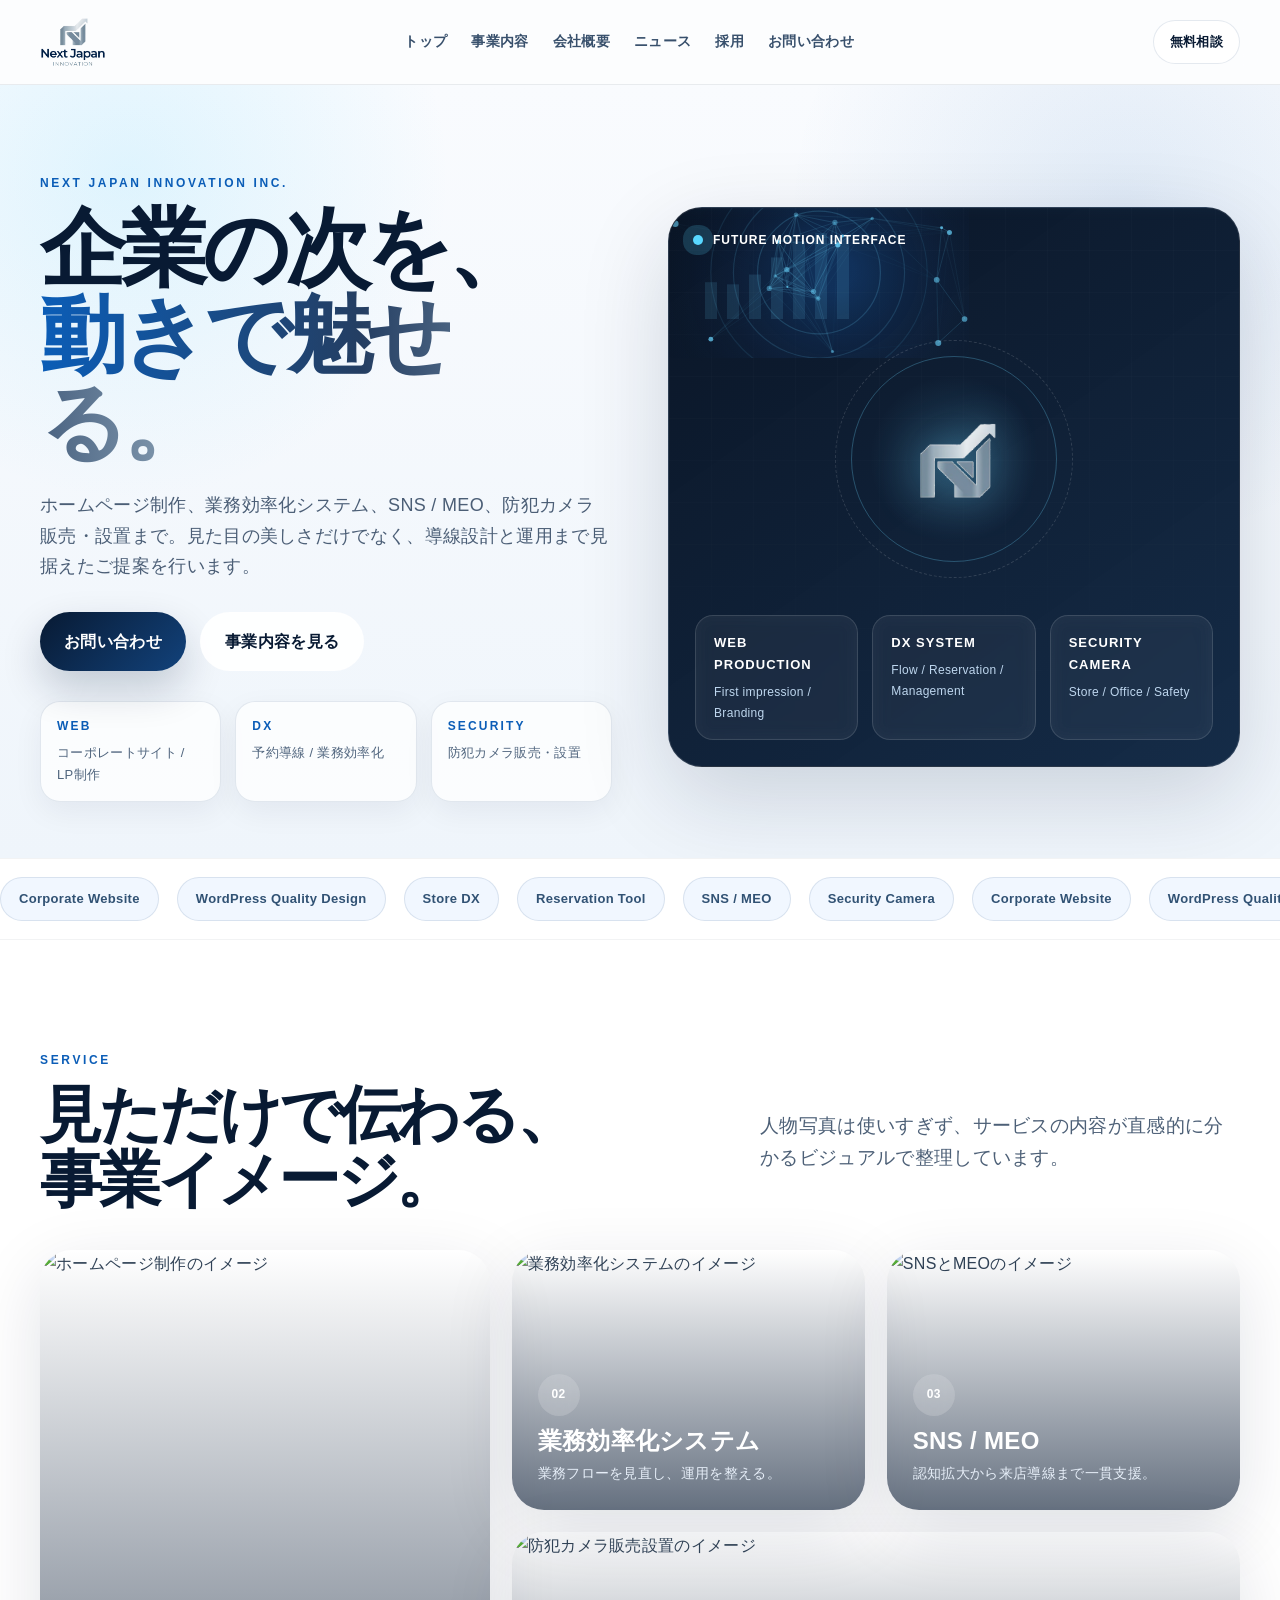
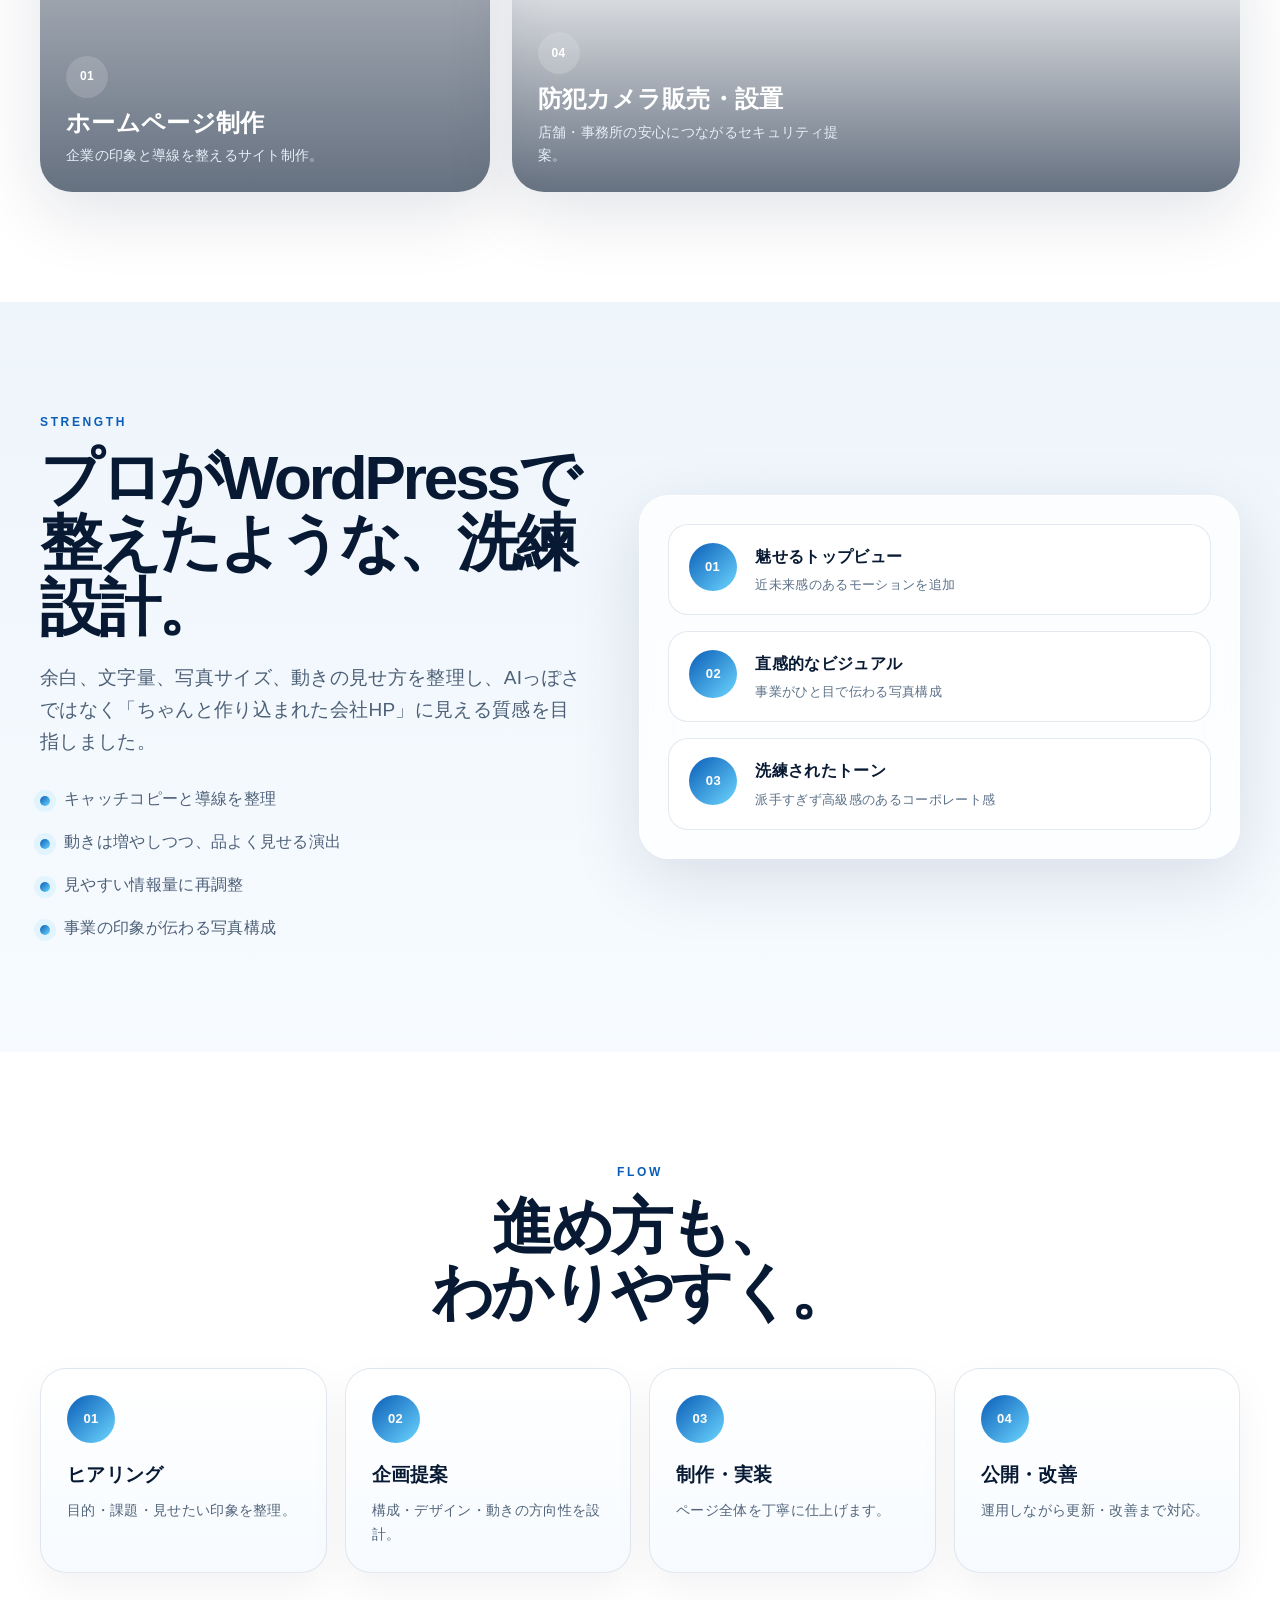
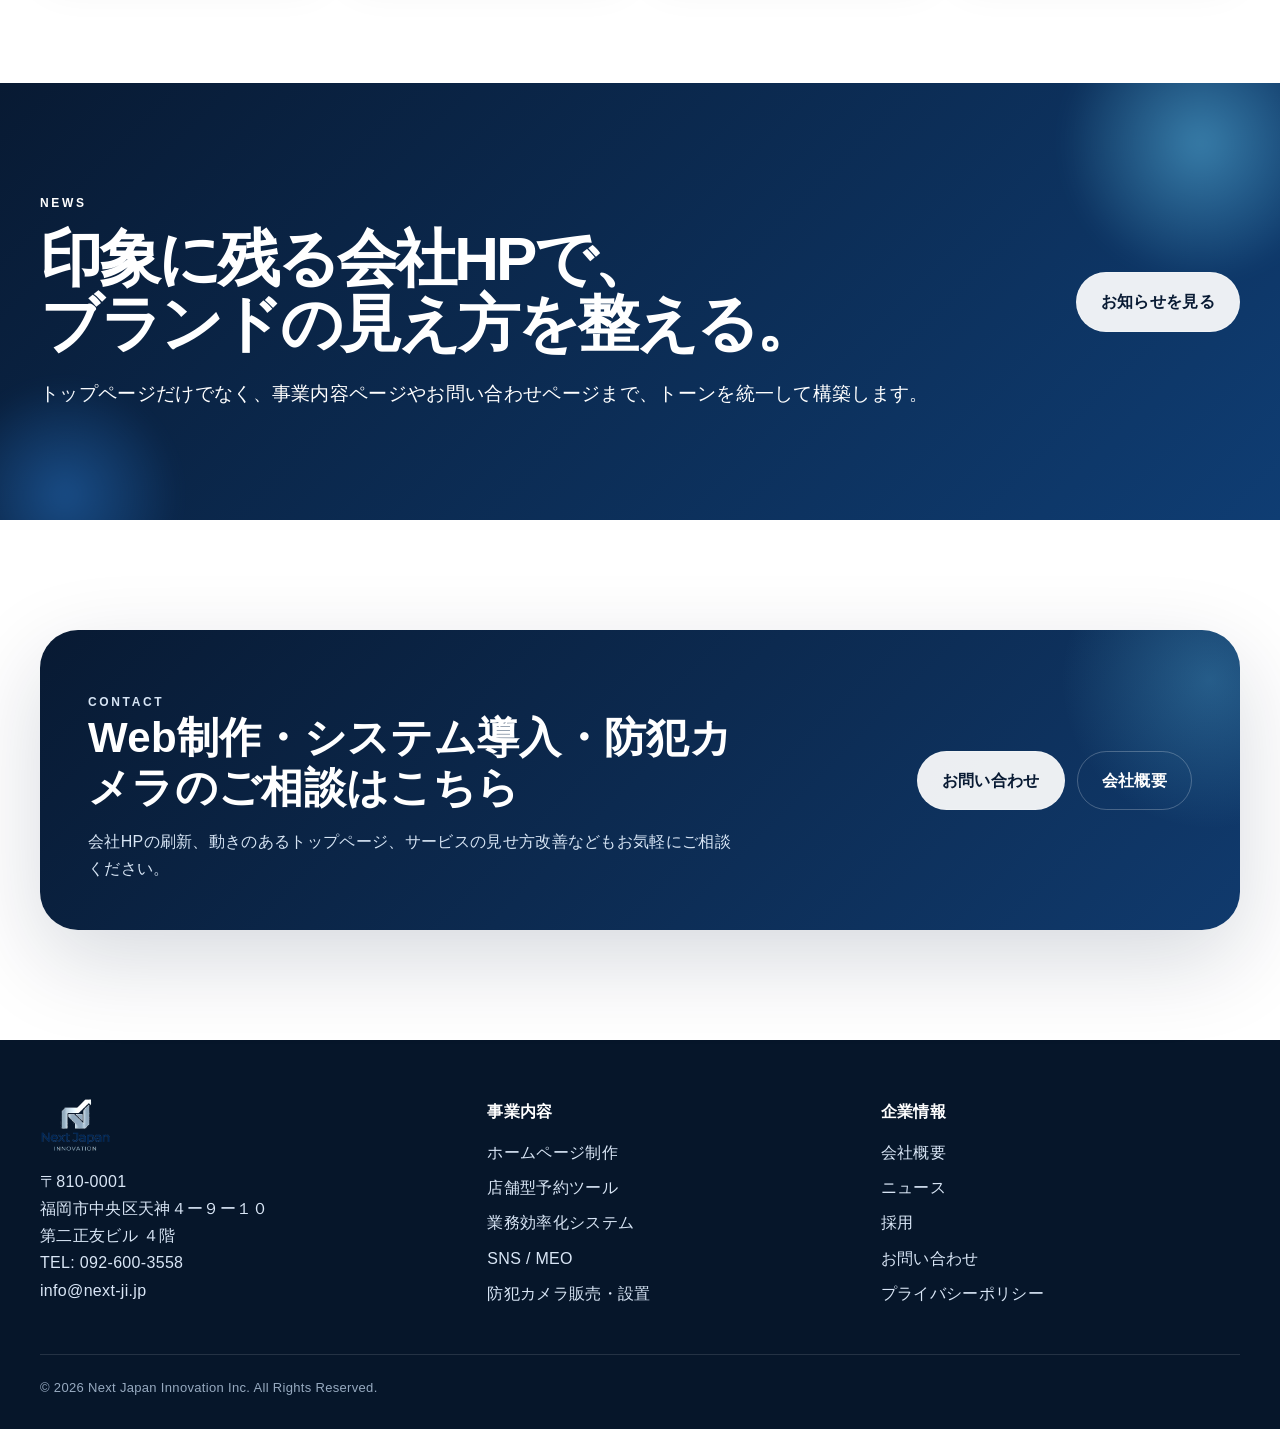
==== index.html @ bd41f605 "Add files via upload" ====
<!doctype html>
<html lang="ja">
<head>
  <meta charset="utf-8">
  <meta name="viewport" content="width=device-width, initial-scale=1">
  <title>株式会社Next Japan Innovation｜事業を前に進めるデジタルパートナー</title>
  <meta name="description" content="株式会社Next Japan Innovationは、ホームページ制作、業務効率化システム、SNS/MEO、防犯カメラ販売・設置まで、企業・店舗の成長を支援します。">
  <link rel="stylesheet" href="assets/style.css">
</head>
<body>
<div class="scroll-progress" aria-hidden="true"></div>
<header class="header">
  <div class="container header-inner">
    <a class="logo logo-full" href="index.html" aria-label="Next Japan Innovation">
      <img class="logo-full-img" src="assets/nextji-logo.png" alt="Next Japan Innovation">
    </a>
    <nav class="nav">
      <a href="index.html">トップ</a>
      <a href="services.html">事業内容</a>
      <a href="company.html">会社概要</a>
      <a href="news.html">ニュース</a>
      <a href="recruit.html">採用</a>
      <a href="contact.html">お問い合わせ</a>
    </nav>
    <a class="header-cta" href="contact.html">無料相談</a>
    <button class="menu-btn" aria-label="メニューを開く">MENU</button>
  </div>
</header>

<main>
  <section class="hero hero-refined">
    <div class="container hero-grid refined-grid">
      <div class="hero-copy-block reveal">
        <p class="eyebrow">Next Japan Innovation Inc.</p>
        <h1>企業の次を、<br><span>動きで魅せる。</span></h1>
        <p class="hero-copy">ホームページ制作、業務効率化システム、SNS / MEO、防犯カメラ販売・設置まで。見た目の美しさだけでなく、導線設計と運用まで見据えたご提案を行います。</p>
        <div class="hero-actions">
          <a class="btn" href="contact.html">お問い合わせ</a>
          <a class="btn secondary" href="services.html">事業内容を見る</a>
        </div>
        <div class="hero-kpis clean-kpis">
          <div><strong>WEB</strong><span>コーポレートサイト / LP制作</span></div>
          <div><strong>DX</strong><span>予約導線 / 業務効率化</span></div>
          <div><strong>SECURITY</strong><span>防犯カメラ販売・設置</span></div>
        </div>
      </div>

      <div class="future-stage reveal" data-tilt>
        <div class="future-stage-inner glass-card">
          <canvas class="future-canvas" aria-hidden="true"></canvas>
          <div class="future-grid"></div>
          <div class="scan-line"></div>
          <div class="future-ui future-top"><span class="live-dot"></span> Future Motion Interface</div>
          <div class="future-center-mark">
            <img src="assets/nextji-mark.png" alt="Next Japan Innovation mark">
          </div>
          <div class="future-panels">
            <div class="future-panel"><b>WEB PRODUCTION</b><span>First impression / Branding</span></div>
            <div class="future-panel"><b>DX SYSTEM</b><span>Flow / Reservation / Management</span></div>
            <div class="future-panel"><b>SECURITY CAMERA</b><span>Store / Office / Safety</span></div>
          </div>
        </div>
      </div>
    </div>
  </section>

  <section class="marquee-wrap">
    <div class="marquee">
      <div class="marquee-track">
        <span>Corporate Website</span><span>WordPress Quality Design</span><span>Store DX</span><span>Reservation Tool</span><span>SNS / MEO</span><span>Security Camera</span><span>Corporate Website</span><span>WordPress Quality Design</span><span>Store DX</span><span>Reservation Tool</span><span>SNS / MEO</span><span>Security Camera</span>
      </div>
    </div>
  </section>

  <section class="section white">
    <div class="container reveal">
      <div class="section-head compact-head">
        <div>
          <p class="eyebrow">Service</p>
          <h2 class="section-title">見ただけで伝わる、<br>事業イメージ。</h2>
        </div>
        <p class="lead narrow">人物写真は使いすぎず、サービスの内容が直感的に分かるビジュアルで整理しています。</p>
      </div>
      <div class="visual-grid refined-visual-grid">
        <article class="visual-card large" data-tilt>
          <img src="https://images.pexels.com/photos/577585/pexels-photo-577585.jpeg?auto=compress&amp;cs=tinysrgb&amp;w=1200" alt="ホームページ制作のイメージ">
          <div class="visual-card-body"><span>01</span><h3>ホームページ制作</h3><p>企業の印象と導線を整えるサイト制作。</p></div>
        </article>
        <article class="visual-card" data-tilt>
          <img src="https://images.pexels.com/photos/1181675/pexels-photo-1181675.jpeg?auto=compress&amp;cs=tinysrgb&amp;w=1200" alt="業務効率化システムのイメージ">
          <div class="visual-card-body"><span>02</span><h3>業務効率化システム</h3><p>業務フローを見直し、運用を整える。</p></div>
        </article>
        <article class="visual-card" data-tilt>
          <img src="https://images.pexels.com/photos/267350/pexels-photo-267350.jpeg?auto=compress&amp;cs=tinysrgb&amp;w=1200" alt="SNSとMEOのイメージ">
          <div class="visual-card-body"><span>03</span><h3>SNS / MEO</h3><p>認知拡大から来店導線まで一貫支援。</p></div>
        </article>
        <article class="visual-card wide" data-tilt>
          <img src="https://images.pexels.com/photos/430208/pexels-photo-430208.jpeg?auto=compress&amp;cs=tinysrgb&amp;w=1200" alt="防犯カメラ販売設置のイメージ">
          <div class="visual-card-body"><span>04</span><h3>防犯カメラ販売・設置</h3><p>店舗・事務所の安心につながるセキュリティ提案。</p></div>
        </article>
      </div>
    </div>
  </section>

  <section class="section showcase-section">
    <div class="container two-col showcase-grid">
      <div class="showcase-copy reveal">
        <p class="eyebrow">Strength</p>
        <h2 class="section-title">プロがWordPressで<br>整えたような、洗練設計。</h2>
        <p class="lead">余白、文字量、写真サイズ、動きの見せ方を整理し、AIっぽさではなく「ちゃんと作り込まれた会社HP」に見える質感を目指しました。</p>
        <ul class="mini-list spaced">
          <li>キャッチコピーと導線を整理</li>
          <li>動きは増やしつつ、品よく見せる演出</li>
          <li>見やすい情報量に再調整</li>
          <li>事業の印象が伝わる写真構成</li>
        </ul>
      </div>
      <div class="feature-board reveal">
        <div class="feature-board-item"><strong>01</strong><div><b>魅せるトップビュー</b><span>近未来感のあるモーションを追加</span></div></div>
        <div class="feature-board-item"><strong>02</strong><div><b>直感的なビジュアル</b><span>事業がひと目で伝わる写真構成</span></div></div>
        <div class="feature-board-item"><strong>03</strong><div><b>洗練されたトーン</b><span>派手すぎず高級感のあるコーポレート感</span></div></div>
      </div>
    </div>
  </section>

  <section class="section white process-section">
    <div class="container reveal">
      <div class="section-head compact-head center-head">
        <div>
          <p class="eyebrow">Flow</p>
          <h2 class="section-title">進め方も、<br>わかりやすく。</h2>
        </div>
      </div>
      <div class="process-grid">
        <article class="process-card"><span>01</span><h3>ヒアリング</h3><p>目的・課題・見せたい印象を整理。</p></article>
        <article class="process-card"><span>02</span><h3>企画提案</h3><p>構成・デザイン・動きの方向性を設計。</p></article>
        <article class="process-card"><span>03</span><h3>制作・実装</h3><p>ページ全体を丁寧に仕上げます。</p></article>
        <article class="process-card"><span>04</span><h3>公開・改善</h3><p>運用しながら更新・改善まで対応。</p></article>
      </div>
    </div>
  </section>

  <section class="section dark motion-band">
    <div class="container reveal">
      <div class="motion-band-inner">
        <div>
          <p class="eyebrow">News</p>
          <h2 class="section-title">印象に残る会社HPで、<br>ブランドの見え方を整える。</h2>
          <p class="lead">トップページだけでなく、事業内容ページやお問い合わせページまで、トーンを統一して構築します。</p>
        </div>
        <a class="btn secondary" href="news.html">お知らせを見る</a>
      </div>
    </div>
  </section>

  <section class="section white">
    <div class="container">
      <div class="cta cta-modern reveal">
        <div>
          <p class="eyebrow">Contact</p>
          <h2>Web制作・システム導入・防犯カメラのご相談はこちら</h2>
          <p>会社HPの刷新、動きのあるトップページ、サービスの見せ方改善などもお気軽にご相談ください。</p>
        </div>
        <div class="cta-actions">
          <a class="btn secondary" href="contact.html">お問い合わせ</a>
          <a class="btn ghost" href="company.html">会社概要</a>
        </div>
      </div>
    </div>
  </section>
</main>

<footer class="footer">
  <div class="container">
    <div class="footer-grid">
      <div>
        <a class="logo logo-full footer-logo" href="index.html" aria-label="Next Japan Innovation">
          <img class="logo-full-img" src="assets/nextji-logo.png" alt="Next Japan Innovation">
        </a>
        <p>〒810-0001<br>福岡市中央区天神４ー９ー１０<br>第二正友ビル ４階<br>TEL: 092-600-3558<br>info@next-ji.jp</p>
      </div>
      <div>
        <h4>事業内容</h4>
        <ul>
          <li><a href="services.html">ホームページ制作</a></li>
          <li><a href="services.html">店舗型予約ツール</a></li>
          <li><a href="services.html">業務効率化システム</a></li>
          <li><a href="services.html">SNS / MEO</a></li>
          <li><a href="services.html">防犯カメラ販売・設置</a></li>
        </ul>
      </div>
      <div>
        <h4>企業情報</h4>
        <ul>
          <li><a href="company.html">会社概要</a></li>
          <li><a href="news.html">ニュース</a></li>
          <li><a href="recruit.html">採用</a></li>
          <li><a href="contact.html">お問い合わせ</a></li>
          <li><a href="privacy.html">プライバシーポリシー</a></li>
        </ul>
      </div>
    </div>
    <div class="copyright">© 2026 Next Japan Innovation Inc. All Rights Reserved.</div>
  </div>
</footer>
<script src="assets/script.js"></script>
</body>
</html>
---- assets/style.css ----
:root{
  --bg:#f3f6fb;
  --surface:#ffffff;
  --surface-2:#f8fbff;
  --ink:#081a33;
  --ink-2:#0e2d54;
  --text:#304256;
  --muted:#64758c;
  --blue:#0b5db7;
  --cyan:#6cd6ff;
  --line:rgba(12,55,108,.11);
  --line-strong:rgba(12,55,108,.2);
  --white:#fff;
  --shadow:0 20px 70px rgba(7,24,55,.12);
  --shadow-lg:0 30px 90px rgba(7,24,55,.16);
  --radius:28px;
}
*{box-sizing:border-box}
html{scroll-behavior:smooth}
body{margin:0;font-family:-apple-system,BlinkMacSystemFont,"Noto Sans JP","Hiragino Sans","Yu Gothic",Meiryo,sans-serif;color:var(--text);background:var(--bg);line-height:1.7;letter-spacing:.02em;overflow-x:hidden}
a{color:inherit;text-decoration:none}
img,video{max-width:100%;display:block}
button,input,select,textarea{font:inherit}
.container{width:min(1200px,calc(100% - 40px));margin:auto}
.scroll-progress{position:fixed;left:0;top:0;height:3px;width:0;background:linear-gradient(90deg,var(--blue),var(--cyan));z-index:120;box-shadow:0 0 18px rgba(108,214,255,.65)}
.eyebrow{font-size:12px;font-weight:900;letter-spacing:.22em;text-transform:uppercase;color:var(--blue);margin:0 0 12px}
.section-title{font-size:clamp(32px,5vw,62px);line-height:1.05;margin:0;color:var(--ink);letter-spacing:-.05em}
.lead{font-size:clamp(16px,2vw,19px);color:#4d6077;margin:22px 0 0}
.lead.narrow{max-width:480px}
.section{position:relative;padding:110px 0}
.section.white{background:var(--surface)}
.section.dark{background:linear-gradient(135deg,#081a33,#0f3d73);color:#fff;overflow:hidden}
.section.dark .section-title,.section.dark .lead,.section.dark .eyebrow{color:#fff}
.section-head{display:flex;justify-content:space-between;align-items:end;gap:24px;margin-bottom:38px}
.compact-head{align-items:center}
.center-head{justify-content:center;text-align:center}
.two-col{display:grid;grid-template-columns:.95fr 1.05fr;gap:56px;align-items:center}
.btn{position:relative;display:inline-flex;align-items:center;justify-content:center;gap:10px;padding:15px 24px;border-radius:999px;font-weight:900;background:linear-gradient(135deg,var(--ink),#12427b);color:#fff;box-shadow:0 18px 40px rgba(7,24,55,.2);transition:transform .25s ease,box-shadow .25s ease;overflow:hidden;border:0}
.btn:after{content:"";position:absolute;inset:0;background:linear-gradient(110deg,transparent 10%,rgba(255,255,255,.28) 48%,transparent 70%);transform:translateX(-130%);transition:transform .7s ease}
.btn:hover{transform:translateY(-3px);box-shadow:0 24px 50px rgba(7,24,55,.26)}
.btn:hover:after{transform:translateX(130%)}
.btn.secondary{background:rgba(255,255,255,.92);color:var(--ink);border:1px solid rgba(255,255,255,.25);box-shadow:none}
.btn.ghost{background:transparent;border:1px solid rgba(255,255,255,.24);color:#fff;box-shadow:none}
.header{position:sticky;top:0;z-index:90;background:rgba(255,255,255,.74);backdrop-filter:blur(18px);border-bottom:1px solid rgba(8,26,51,.08)}
.header-inner{display:flex;align-items:center;justify-content:space-between;height:84px;gap:20px}
.logo-full{display:block;flex:0 0 auto}
.logo-full-img{height:50px;width:auto;object-fit:contain}
.nav{display:flex;gap:24px;align-items:center;font-size:14px;font-weight:800;color:#38506c}
.nav a{position:relative;padding:6px 0}
.nav a:after{content:"";position:absolute;left:0;right:0;bottom:-4px;height:2px;background:linear-gradient(90deg,var(--blue),var(--cyan));transform:scaleX(0);transform-origin:left;transition:.22s}
.nav a:hover:after{transform:scaleX(1)}
.nav a:hover{color:var(--blue)}
.header-cta{display:inline-flex;align-items:center;justify-content:center;padding:10px 16px;border-radius:999px;border:1px solid var(--line);background:#fff;font-size:13px;font-weight:900;color:var(--ink)}
.menu-btn{display:none;border:0;background:var(--ink);color:#fff;border-radius:14px;padding:10px 13px;font-weight:900}
.hero{position:relative;overflow:hidden}
.hero-modern{padding:84px 0 56px;background:radial-gradient(circle at 8% 12%,rgba(108,214,255,.24),transparent 20%),radial-gradient(circle at 90% 14%,rgba(11,93,183,.16),transparent 26%),linear-gradient(180deg,#f9fcff 0%,#edf4fb 100%)}
.hero-noise{position:absolute;inset:0;background-image:radial-gradient(rgba(255,255,255,.36) 1px,transparent 1px);background-size:16px 16px;opacity:.15;pointer-events:none}
.hero-grid{position:relative;z-index:2;display:grid;grid-template-columns:1fr 1fr;gap:56px;align-items:center}
.hero-copy-block{max-width:590px}
.hero-copy{font-size:18px;color:#4b5e76;margin:24px 0 0}
.hero-copy.compact{max-width:540px}
.hero-copy-block h1{font-size:clamp(42px,7vw,86px);line-height:1.01;margin:0;color:var(--ink);letter-spacing:-.06em}
.hero-copy-block h1 span{background:linear-gradient(90deg,var(--blue),#243e62 56%,#8ea5b9);-webkit-background-clip:text;background-clip:text;color:transparent}
.hero-actions{display:flex;gap:14px;flex-wrap:wrap;margin-top:30px}
.hero-kpis{display:grid;grid-template-columns:repeat(3,1fr);gap:14px;margin-top:34px}
.hero-kpis div{padding:14px 16px;border-radius:20px;background:rgba(255,255,255,.72);border:1px solid var(--line);box-shadow:0 10px 30px rgba(7,24,55,.06)}
.hero-kpis strong{display:block;font-size:12px;letter-spacing:.18em;color:var(--blue)}
.hero-kpis span{display:block;font-size:13px;color:#50657e;margin-top:6px}
.hero-visual{position:relative;min-height:620px}
.glass-card{background:rgba(255,255,255,.7);backdrop-filter:blur(12px);border:1px solid rgba(255,255,255,.66);box-shadow:var(--shadow-lg)}
.video-shell{position:absolute;right:0;top:10px;width:min(100%,620px);height:500px;border-radius:34px;overflow:hidden;transform:perspective(900px) rotateY(-6deg) rotateX(4deg)}
.hero-video{width:100%;height:100%;object-fit:cover;filter:saturate(1.05) contrast(1.05)}
.video-overlay{position:absolute;inset:0;background:linear-gradient(180deg,rgba(6,16,33,.2),rgba(6,16,33,.44))}
.video-ui{position:absolute;left:22px;right:22px;display:flex;align-items:center;gap:10px;color:#fff;font-size:12px;font-weight:900;letter-spacing:.08em;text-transform:uppercase;z-index:2}
.video-ui.top{top:20px}
.video-ui.bottom{bottom:20px;justify-content:center;padding:10px 16px;border-radius:999px;background:rgba(255,255,255,.12);backdrop-filter:blur(8px)}
.live-dot{width:10px;height:10px;border-radius:50%;background:#58d8ff;box-shadow:0 0 0 10px rgba(88,216,255,.18);animation:pulse 1.8s ease-in-out infinite}
.float-card{position:absolute;display:flex;align-items:center;gap:12px;width:240px;padding:12px;border-radius:22px;background:rgba(255,255,255,.82);backdrop-filter:blur(14px);border:1px solid rgba(255,255,255,.82);box-shadow:0 18px 40px rgba(7,24,55,.14);animation:floatCard 7s ease-in-out infinite}
.float-card img{width:74px;height:74px;border-radius:16px;object-fit:cover;flex:0 0 auto}
.float-card b{display:block;font-size:15px;color:var(--ink)}
.float-card span{display:block;font-size:12px;color:#61748a}
.card-a{left:-10px;top:70px;animation-delay:-1s}
.card-b{left:28px;bottom:120px;animation-delay:-3s}
.card-c{right:20px;bottom:20px;animation-delay:-5s}
.marquee-wrap{background:var(--surface);padding:18px 0;border-top:1px solid rgba(8,26,51,.05);border-bottom:1px solid rgba(8,26,51,.05);overflow:hidden}
.marquee{overflow:hidden}
.marquee-track{display:flex;gap:18px;white-space:nowrap;animation:marquee 26s linear infinite}
.marquee-track span{display:inline-flex;align-items:center;justify-content:center;padding:10px 18px;border-radius:999px;background:#f1f7ff;border:1px solid var(--line);font-weight:900;color:#315274;font-size:13px}
.visual-grid{display:grid;grid-template-columns:1.12fr .88fr .88fr;gap:22px;grid-template-rows:260px 260px}
.visual-card{position:relative;border-radius:32px;overflow:hidden;box-shadow:var(--shadow);isolation:isolate}
.visual-card.large{grid-row:1 / span 2}
.visual-card.wide{grid-column:2 / span 2}
.visual-card img{width:100%;height:100%;object-fit:cover;transition:transform .8s ease}
.visual-card:before{content:"";position:absolute;inset:0;background:linear-gradient(180deg,rgba(8,26,51,.0),rgba(8,26,51,.62));z-index:1}
.visual-card-body{position:absolute;left:26px;right:26px;bottom:24px;color:#fff;z-index:2}
.visual-card-body span{display:inline-flex;width:42px;height:42px;border-radius:50%;align-items:center;justify-content:center;background:rgba(255,255,255,.16);backdrop-filter:blur(8px);font-weight:900;font-size:12px;margin-bottom:12px}
.visual-card-body h3{margin:0 0 8px;font-size:26px;line-height:1.12}
.visual-card-body p{margin:0;color:#e6eef8;font-size:14px;max-width:320px}
.visual-card:hover img{transform:scale(1.06)}
.showcase-section{background:linear-gradient(180deg,#eef5fb 0%,#f7fbff 100%)}
.showcase-grid{align-items:center}
.mini-list{list-style:none;padding:0;margin:26px 0 0;display:grid;gap:12px}
.mini-list li{position:relative;padding-left:24px;color:#4d6078}
.mini-list li:before{content:"";position:absolute;left:0;top:11px;width:10px;height:10px;border-radius:50%;background:linear-gradient(135deg,var(--blue),var(--cyan));box-shadow:0 0 0 6px rgba(108,214,255,.14)}
.mini-list.spaced{gap:16px}
.stack-gallery{position:relative;min-height:520px}
.stack-card{position:absolute;width:72%;border-radius:28px;overflow:hidden;box-shadow:var(--shadow-lg);background:#fff}
.stack-card img{width:100%;height:260px;object-fit:cover}
.stack-meta{padding:18px 20px;background:#fff}
.stack-meta strong{display:block;color:var(--ink);font-size:15px}
.stack-meta span{display:block;color:#667a91;font-size:13px;margin-top:4px}
.stack-one{top:0;right:0;transform:rotate(4deg)}
.stack-two{top:130px;left:0;transform:rotate(-5deg)}
.stack-three{bottom:0;right:42px;transform:rotate(2deg)}
.process-section{overflow:hidden}
.process-grid{display:grid;grid-template-columns:repeat(4,1fr);gap:18px;margin-top:44px}
.process-card{padding:26px;border-radius:26px;background:linear-gradient(180deg,#fff,#f7fbff);border:1px solid var(--line);box-shadow:0 16px 40px rgba(7,24,55,.05);transition:transform .25s ease,box-shadow .25s ease}
.process-card:hover{transform:translateY(-6px);box-shadow:0 22px 52px rgba(7,24,55,.1)}
.process-card span{display:inline-flex;width:48px;height:48px;border-radius:50%;align-items:center;justify-content:center;background:linear-gradient(135deg,var(--blue),var(--cyan));color:#fff;font-size:13px;font-weight:900;margin-bottom:16px}
.process-card h3{margin:0 0 8px;color:var(--ink)}
.process-card p{margin:0;color:#52657b;font-size:14px}
.motion-band:before,.motion-band:after{content:"";position:absolute;border-radius:50%;filter:blur(10px);opacity:.45}
.motion-band:before{width:280px;height:280px;background:radial-gradient(circle,#6cd6ff,transparent 70%);top:-80px;right:-60px;animation:float 8s ease-in-out infinite}
.motion-band:after{width:230px;height:230px;background:radial-gradient(circle,#2c7fd7,transparent 70%);bottom:-90px;left:-50px;animation:float 10s ease-in-out infinite reverse}
.motion-band-inner{display:flex;justify-content:space-between;align-items:center;gap:24px}
.cta{position:relative;background:linear-gradient(135deg,var(--ink),#103a6d);color:#fff;border-radius:38px;padding:48px;display:grid;grid-template-columns:1.2fr .8fr;gap:24px;align-items:center;overflow:hidden}
.cta:before{content:"";position:absolute;right:-120px;top:-100px;width:300px;height:300px;border-radius:50%;background:radial-gradient(circle,#6cd6ff,transparent 70%);opacity:.25;animation:float 8s ease-in-out infinite}
.cta > *{position:relative;z-index:2}
.cta h2{margin:0;font-size:clamp(28px,4vw,42px);line-height:1.2}
.cta p{margin:14px 0 0;color:#d7e5f5}
.cta-actions{display:flex;gap:12px;justify-content:flex-end;flex-wrap:wrap}
.cta-modern{box-shadow:var(--shadow-lg)}
.page-hero{position:relative;overflow:hidden;padding:110px 0 80px}
.page-hero-rich{min-height:380px;display:flex;align-items:flex-end;background:#081a33}
.page-hero-bg{position:absolute;inset:0;background-size:cover;background-position:center;opacity:.28;transform:scale(1.04)}
.page-hero-rich:after{content:"";position:absolute;inset:0;background:linear-gradient(120deg,rgba(8,26,51,.95),rgba(8,26,51,.72) 52%,rgba(8,26,51,.48))}
.page-hero-content{position:relative;z-index:2;color:#fff;padding-bottom:10px}
.page-hero-content .section-title,.page-hero-content .lead,.page-hero-content .eyebrow,.page-hero-content .breadcrumb{color:#fff}
.breadcrumb{font-size:13px;color:var(--muted);margin-bottom:22px}
.service-showcase-grid{display:grid;grid-template-columns:repeat(3,1fr);gap:20px}
.service-poster{position:relative;border-radius:28px;overflow:hidden;min-height:390px;box-shadow:var(--shadow);background:#000}
.service-poster.wide{grid-column:span 3;min-height:440px}
.service-poster img{width:100%;height:100%;object-fit:cover;transition:transform .8s ease}
.service-poster:before{content:"";position:absolute;inset:0;background:linear-gradient(180deg,rgba(8,26,51,.06),rgba(8,26,51,.74))}
.service-poster-body{position:absolute;left:22px;right:22px;bottom:22px;color:#fff;z-index:2}
.service-poster-body span{display:inline-block;margin-bottom:10px;font-size:12px;letter-spacing:.16em;font-weight:900;color:#bfe5ff}
.service-poster-body h3{margin:0 0 8px;font-size:28px;line-height:1.15}
.service-poster-body p{margin:0;color:#deebf7;font-size:14px}
.service-poster:hover img{transform:scale(1.06)}
.glass-panel{display:grid;gap:14px;padding:28px;border-radius:30px;background:rgba(255,255,255,.64);backdrop-filter:blur(18px);border:1px solid rgba(255,255,255,.75);box-shadow:var(--shadow)}
.glass-line{display:flex;justify-content:space-between;gap:20px;align-items:center;padding:18px 20px;border-radius:18px;background:rgba(255,255,255,.72);border:1px solid var(--line)}
.glass-line b{font-size:14px;letter-spacing:.16em;color:var(--blue)}
.glass-line span{color:#52657c;font-size:14px}
.company-table{width:100%;border-collapse:collapse;background:#fff;border-radius:30px;overflow:hidden;box-shadow:var(--shadow)}
.company-table th,.company-table td{padding:22px;border-bottom:1px solid var(--line);text-align:left;vertical-align:top}
.company-table tr:last-child th,.company-table tr:last-child td{border-bottom:0}
.company-table th{width:190px;background:#f4f8fd;color:var(--ink)}
.news-list{margin-top:14px;border-top:1px solid var(--line)}
.news-item{display:grid;grid-template-columns:160px 120px 1fr;gap:18px;align-items:center;padding:24px 0;border-bottom:1px solid var(--line);transition:padding-left .25s ease,color .25s ease}
.news-item:hover{padding-left:10px;color:var(--blue)}
.tag{display:inline-flex;justify-content:center;padding:6px 12px;border-radius:999px;background:#eef7ff;border:1px solid var(--line);font-size:12px;font-weight:900;color:var(--blue)}
.recruit-box,.form{background:#fff;border:1px solid var(--line);border-radius:30px;padding:34px;box-shadow:var(--shadow)}
.form-grid{display:grid;gap:18px}
.field label{display:block;font-weight:900;margin-bottom:8px;color:var(--ink)}
.field input,.field textarea,.field select{width:100%;border:1px solid var(--line);border-radius:16px;padding:14px 16px;background:#fbfdff}
.field textarea{min-height:160px;resize:vertical}
.notice{background:#fff8e6;border:1px solid #f3d488;border-radius:16px;padding:16px;color:#6d5300;margin-top:20px}
.footer{background:#06162a;color:#d9e6f6;padding:58px 0 30px}
.footer-logo .logo-full-img{height:54px;filter:brightness(1.22) saturate(.96)}
.footer-grid{display:grid;grid-template-columns:1.15fr 1fr 1fr;gap:34px}
.footer h4{margin:0 0 14px;color:#fff}
.footer ul{list-style:none;padding:0;margin:0;display:grid;gap:8px}
.copyright{border-top:1px solid rgba(255,255,255,.12);margin-top:34px;padding-top:22px;font-size:13px;color:#97aac0}
.reveal{opacity:0;transform:translateY(24px);transition:opacity .8s ease,transform .8s ease}
.reveal.in,.in{opacity:1;transform:none}
[data-tilt]{transform-style:preserve-3d;transition:transform .25s ease}
@keyframes pulse{0%,100%{transform:scale(1);opacity:1}50%{transform:scale(.72);opacity:.62}}
@keyframes float{0%,100%{transform:translate3d(0,0,0)}50%{transform:translate3d(0,-18px,0)}}
@keyframes floatCard{0%,100%{transform:translate3d(0,0,0)}50%{transform:translate3d(0,-12px,0)}}
@keyframes marquee{0%{transform:translateX(0)}100%{transform:translateX(-50%)}}
@media(max-width:1100px){
  .hero-grid,.two-col,.cta{grid-template-columns:1fr}
  .hero-visual{min-height:600px}
  .video-shell{position:relative;top:auto;right:auto;width:100%;transform:none}
  .stack-gallery{min-height:640px}
}
@media(max-width:980px){
  .nav{display:none;position:absolute;left:20px;right:20px;top:84px;background:#fff;border-radius:20px;padding:20px;border:1px solid var(--line);box-shadow:var(--shadow);flex-direction:column;align-items:flex-start}
  .nav.open{display:flex}
  .menu-btn{display:block}
  .header-cta{display:none}
  .hero-grid{gap:34px}
  .hero-kpis{grid-template-columns:1fr}
  .visual-grid{grid-template-columns:1fr;grid-template-rows:auto}
  .visual-card.large,.visual-card.wide{grid-row:auto;grid-column:auto}
  .visual-card{height:320px}
  .service-showcase-grid{grid-template-columns:1fr}
  .service-poster.wide{grid-column:auto;min-height:390px}
  .footer-grid{grid-template-columns:1fr}
  .news-item{grid-template-columns:1fr;gap:8px}
  .process-grid{grid-template-columns:1fr 1fr}
  .motion-band-inner,.section-head{flex-direction:column;align-items:flex-start}
  .cta-actions{justify-content:flex-start}
  .company-table th,.company-table td{display:block;width:100%}
  .company-table th{border-bottom:0}
}
@media(max-width:760px){
  .hero-modern{padding-top:58px}
  .hero-visual{min-height:540px}
  .float-card{width:210px}
  .float-card img{width:62px;height:62px}
  .card-a{left:0;top:20px}
  .card-b{left:10px;bottom:120px}
  .card-c{right:10px;bottom:0}
  .video-shell{height:420px}
  .stack-gallery{min-height:540px}
  .stack-card{width:84%}
  .process-grid{grid-template-columns:1fr}
  .section{padding:86px 0}
}
@media(max-width:560px){
  .container{width:min(100% - 28px,1200px)}
  .header-inner{height:76px}
  .logo-full-img{height:42px}
  .nav{top:76px}
  .hero-copy-block h1{font-size:44px}
  .hero-copy{font-size:16px}
  .video-shell{height:360px;border-radius:24px}
  .hero-visual{min-height:470px}
  .float-card{width:180px;padding:10px;border-radius:18px}
  .float-card img{width:52px;height:52px;border-radius:12px}
  .float-card span{font-size:11px}
  .card-a{top:-2px}
  .card-b{bottom:100px}
  .card-c{right:0;bottom:-4px}
  .visual-card,.service-poster{border-radius:24px}
  .recruit-box,.form,.cta{padding:26px}
  .cta h2{font-size:29px}
  .service-poster{min-height:320px}
  .service-poster.wide{min-height:340px}
}

/* refined top section */
.hero-refined{padding:88px 0 56px;background:radial-gradient(circle at 10% 12%,rgba(108,214,255,.18),transparent 24%),radial-gradient(circle at 88% 16%,rgba(11,93,183,.10),transparent 26%),linear-gradient(180deg,#f9fbfe 0%,#eff5fb 100%)}
.refined-grid{align-items:center}
.clean-kpis{margin-top:30px}
.future-stage{position:relative;min-height:560px}
.future-stage-inner{position:relative;height:560px;border-radius:34px;overflow:hidden;background:linear-gradient(145deg,rgba(5,16,33,.98),rgba(11,35,64,.96));border:1px solid rgba(255,255,255,.12);box-shadow:var(--shadow-lg)}
.future-canvas,.future-grid,.scan-line{position:absolute;inset:0}
.future-grid{background-image:linear-gradient(rgba(255,255,255,.06) 1px,transparent 1px),linear-gradient(90deg,rgba(255,255,255,.06) 1px,transparent 1px);background-size:42px 42px;mask-image:linear-gradient(180deg,#000,rgba(0,0,0,.12));opacity:.32}
.scan-line{height:18%;top:-18%;bottom:auto;background:linear-gradient(180deg,rgba(108,214,255,0),rgba(108,214,255,.22),rgba(108,214,255,0));filter:blur(10px);animation:scan 4.5s linear infinite}
.future-ui{position:absolute;left:24px;right:24px;display:flex;align-items:center;gap:10px;color:#fff;font-size:12px;font-weight:900;letter-spacing:.08em;text-transform:uppercase;z-index:2}
.future-top{top:22px}
.future-center-mark{position:absolute;left:50%;top:45%;transform:translate(-50%,-50%);width:170px;height:170px;border-radius:50%;display:grid;place-items:center;background:radial-gradient(circle,rgba(108,214,255,.16),rgba(108,214,255,0) 70%);z-index:2}
.future-center-mark:before{content:"";position:absolute;inset:-18px;border-radius:50%;border:1px solid rgba(108,214,255,.28);animation:spin 16s linear infinite}
.future-center-mark:after{content:"";position:absolute;inset:-34px;border-radius:50%;border:1px dashed rgba(255,255,255,.14);animation:spinReverse 22s linear infinite}
.future-center-mark img{width:92px;height:92px;object-fit:contain;filter:drop-shadow(0 0 20px rgba(108,214,255,.32))}
.future-panels{position:absolute;left:26px;right:26px;bottom:26px;display:grid;grid-template-columns:repeat(3,1fr);gap:14px;z-index:2}
.future-panel{padding:16px 18px;border-radius:18px;background:rgba(255,255,255,.08);border:1px solid rgba(255,255,255,.12);backdrop-filter:blur(8px)}
.future-panel b{display:block;color:#fff;font-size:13px;letter-spacing:.08em}
.future-panel span{display:block;color:#bfd7ef;font-size:12px;margin-top:6px}
.refined-visual-grid .visual-card-body h3{font-size:24px}
.feature-board{display:grid;gap:16px;padding:28px;border-radius:30px;background:rgba(255,255,255,.72);border:1px solid rgba(255,255,255,.82);box-shadow:var(--shadow);backdrop-filter:blur(14px)}
.feature-board-item{display:flex;gap:18px;align-items:flex-start;padding:18px 20px;border-radius:20px;background:rgba(255,255,255,.86);border:1px solid var(--line)}
.feature-board-item strong{display:inline-flex;align-items:center;justify-content:center;flex:0 0 48px;width:48px;height:48px;border-radius:50%;background:linear-gradient(135deg,var(--blue),var(--cyan));color:#fff;font-size:13px}
.feature-board-item b{display:block;color:var(--ink);font-size:16px}
.feature-board-item span{display:block;color:#5c7188;font-size:13px;margin-top:4px}
@keyframes scan{0%{transform:translateY(0)}100%{transform:translateY(680px)}}
@keyframes spin{0%{transform:rotate(0)}100%{transform:rotate(360deg)}}
@keyframes spinReverse{0%{transform:rotate(360deg)}100%{transform:rotate(0)}}
@media(max-width:980px){.future-panels{grid-template-columns:1fr}.future-stage,.future-stage-inner{min-height:520px;height:520px}}
@media(max-width:560px){.future-stage,.future-stage-inner{min-height:440px;height:440px}.future-center-mark{width:130px;height:130px}.future-center-mark img{width:72px;height:72px}.future-panels{left:16px;right:16px;bottom:16px}.future-panel{padding:12px 14px}}
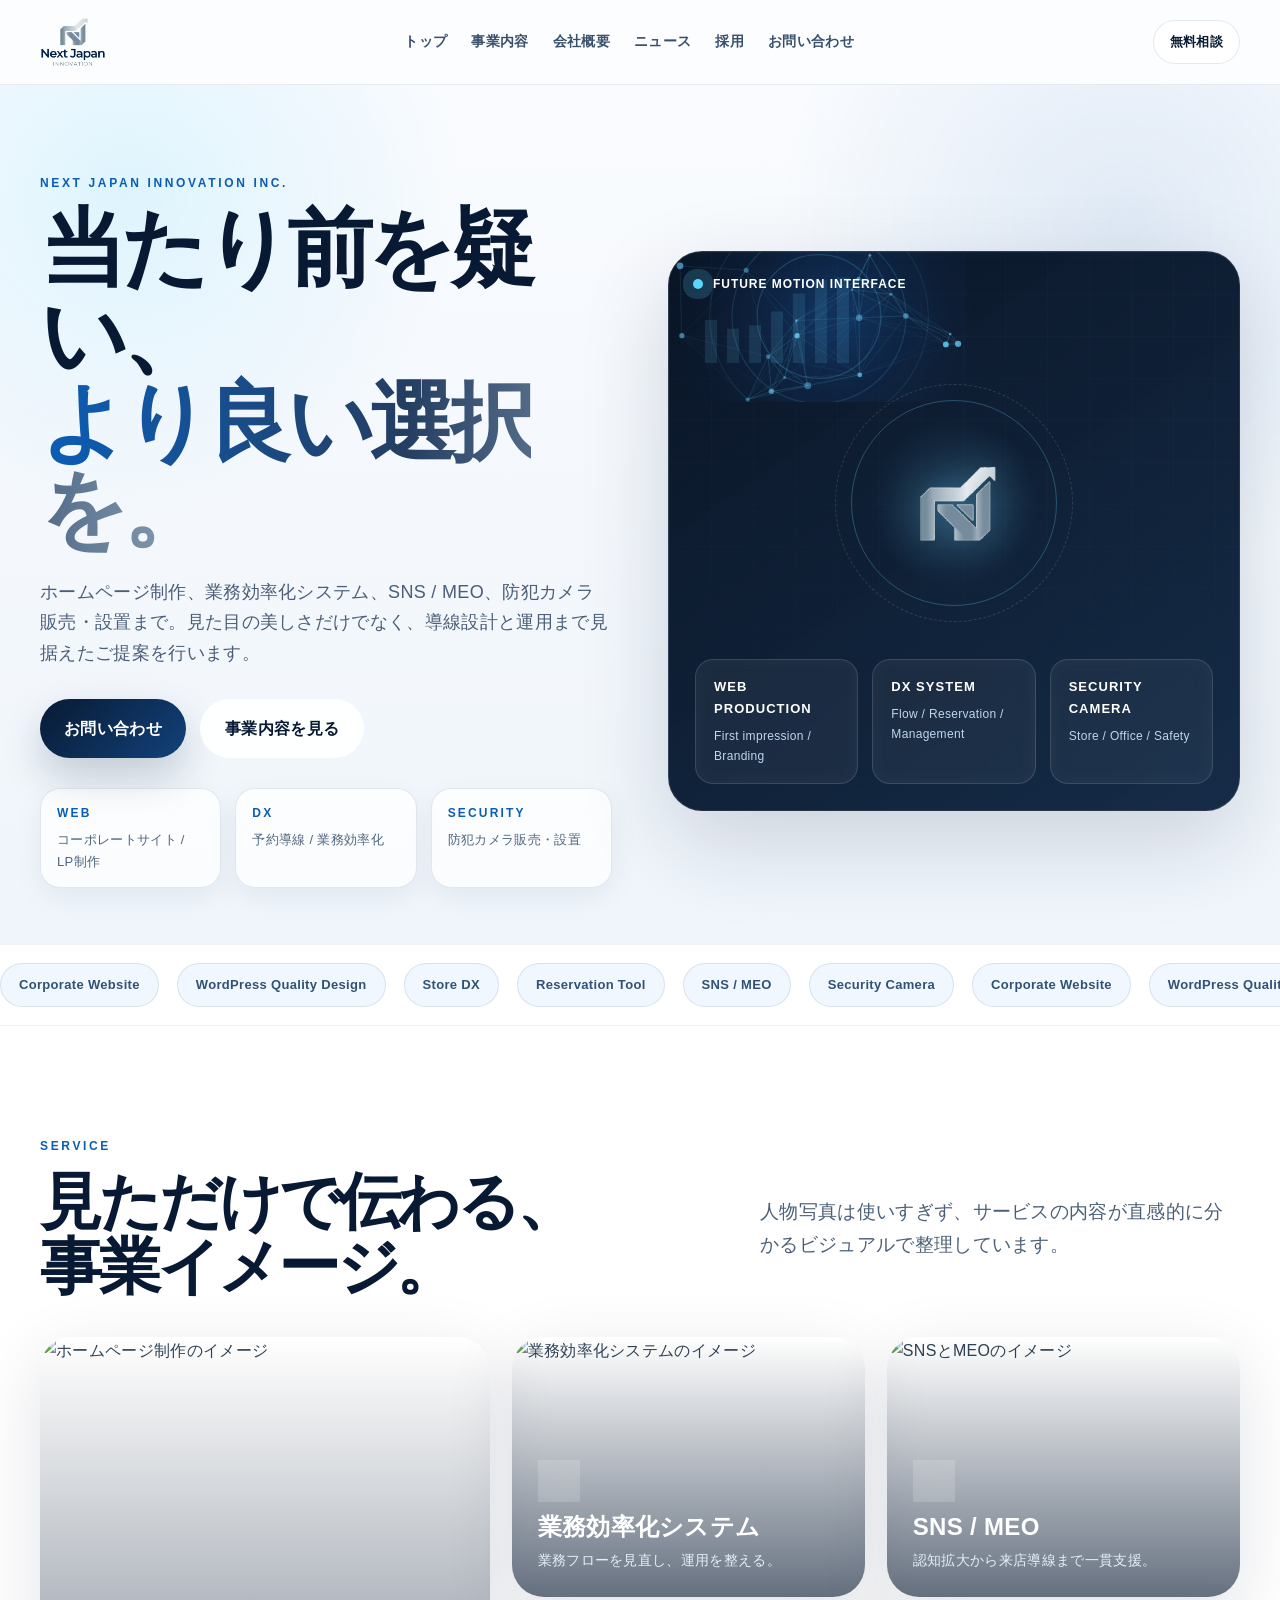
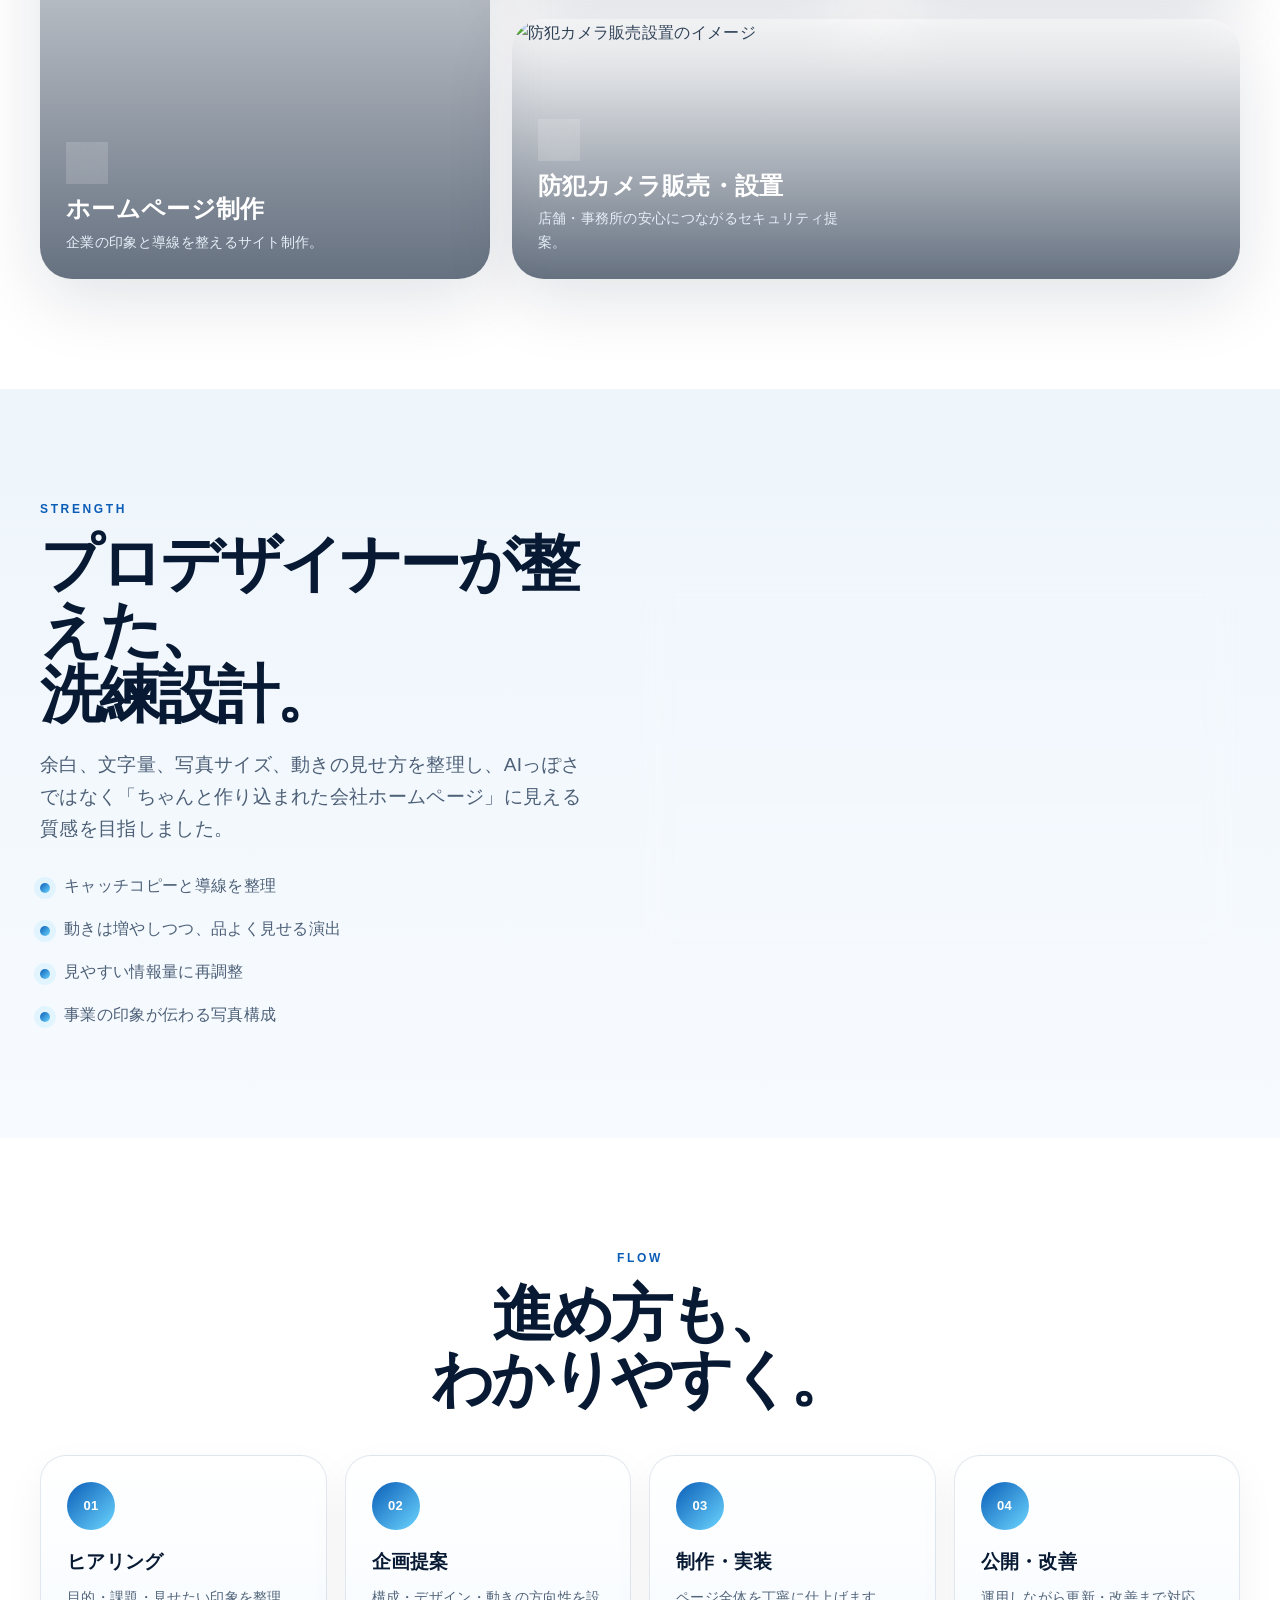
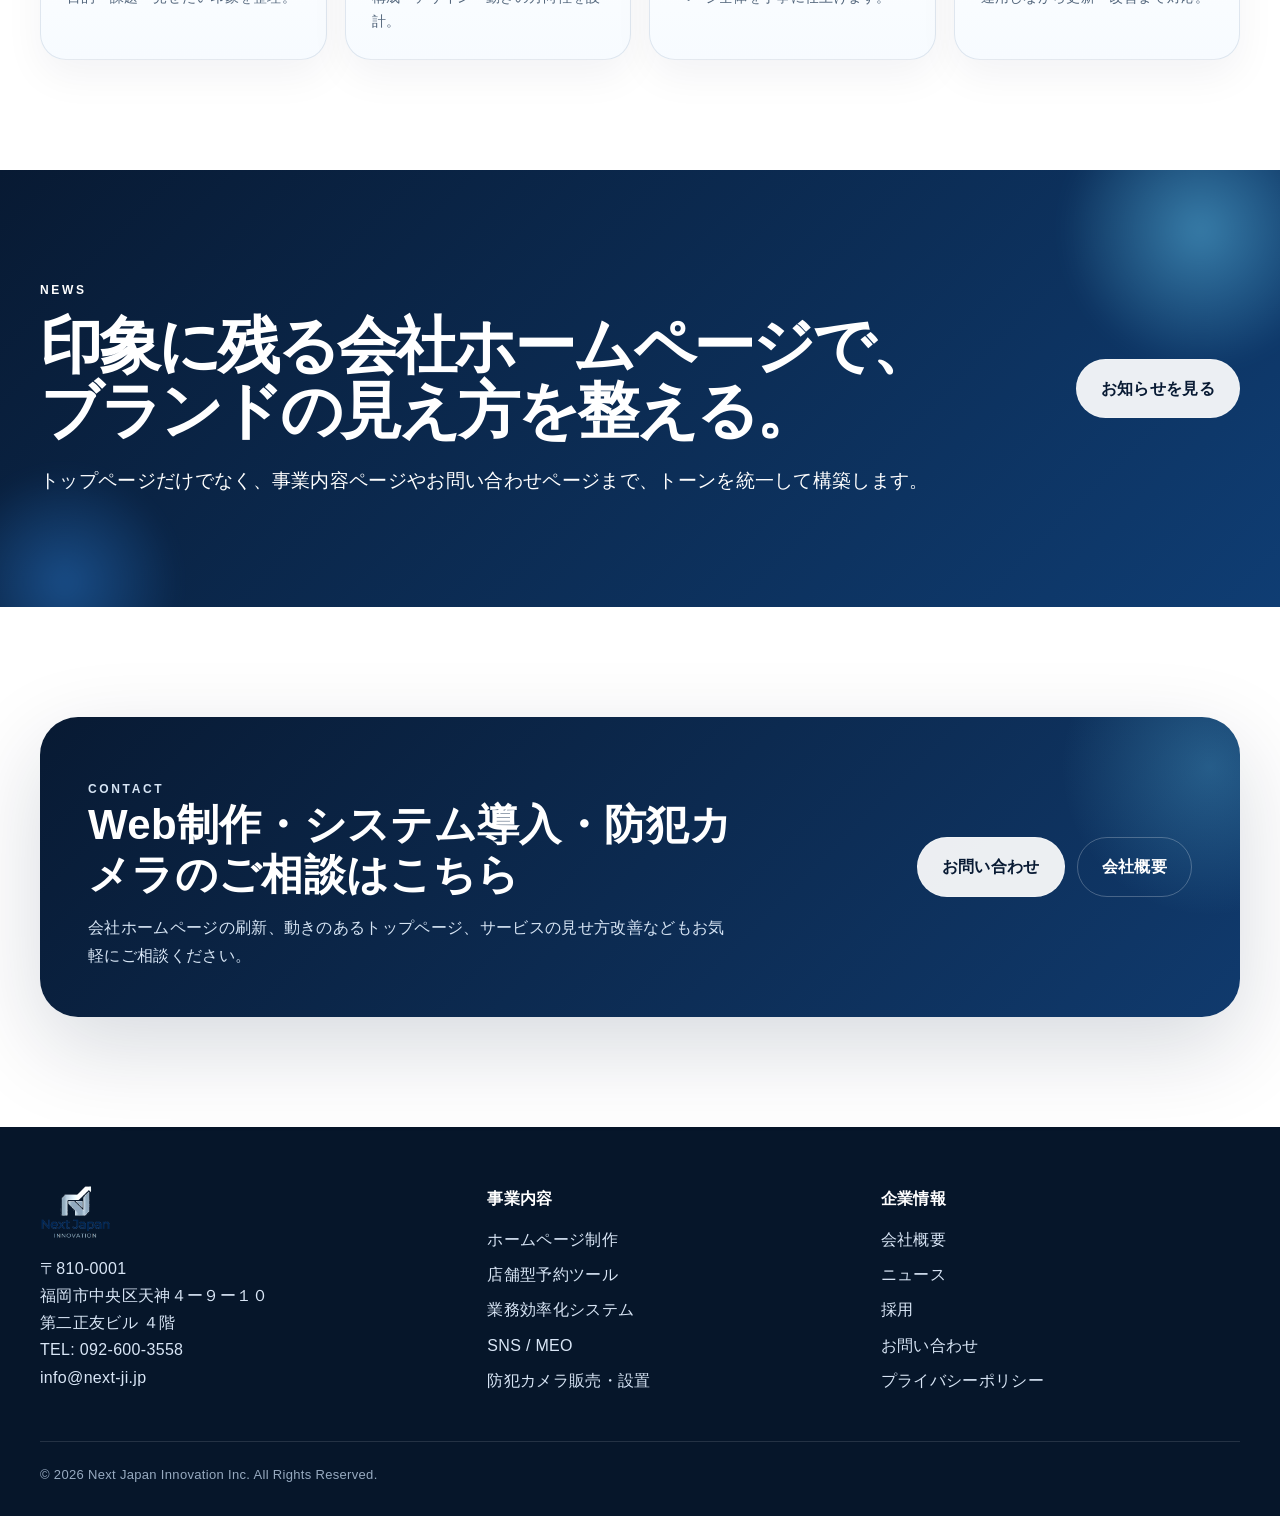
==== commit 3d3b9c7e: "Add files via upload" ====
--- a/index.html
+++ b/index.html
@@ -32,7 +32,7 @@
     <div class="container hero-grid refined-grid">
       <div class="hero-copy-block reveal">
         <p class="eyebrow">Next Japan Innovation Inc.</p>
-        <h1>企業の次を、<br><span>動きで魅せる。</span></h1>
+        <h1>当たり前を疑い、<br><span>より良い選択を。</span></h1>
         <p class="hero-copy">ホームページ制作、業務効率化システム、SNS / MEO、防犯カメラ販売・設置まで。見た目の美しさだけでなく、導線設計と運用まで見据えたご提案を行います。</p>
         <div class="hero-actions">
           <a class="btn" href="contact.html">お問い合わせ</a>
@@ -95,7 +95,7 @@
           <div class="visual-card-body"><span>03</span><h3>SNS / MEO</h3><p>認知拡大から来店導線まで一貫支援。</p></div>
         </article>
         <article class="visual-card wide" data-tilt>
-          <img src="https://images.pexels.com/photos/430208/pexels-photo-430208.jpeg?auto=compress&amp;cs=tinysrgb&amp;w=1200" alt="防犯カメラ販売設置のイメージ">
+          <img src="https://images.pexels.com/photos/1697214/pexels-photo-1697214.jpeg?auto=compress&amp;cs=tinysrgb&amp;w=1200" alt="防犯カメラ販売設置のイメージ">
           <div class="visual-card-body"><span>04</span><h3>防犯カメラ販売・設置</h3><p>店舗・事務所の安心につながるセキュリティ提案。</p></div>
         </article>
       </div>
@@ -106,8 +106,8 @@
     <div class="container two-col showcase-grid">
       <div class="showcase-copy reveal">
         <p class="eyebrow">Strength</p>
-        <h2 class="section-title">プロがWordPressで<br>整えたような、洗練設計。</h2>
-        <p class="lead">余白、文字量、写真サイズ、動きの見せ方を整理し、AIっぽさではなく「ちゃんと作り込まれた会社HP」に見える質感を目指しました。</p>
+        <h2 class="section-title">プロデザイナーが整えた、<br>洗練設計。</h2>
+        <p class="lead">余白、文字量、写真サイズ、動きの見せ方を整理し、AIっぽさではなく「ちゃんと作り込まれた会社ホームページ」に見える質感を目指しました。</p>
         <ul class="mini-list spaced">
           <li>キャッチコピーと導線を整理</li>
           <li>動きは増やしつつ、品よく見せる演出</li>
@@ -145,7 +145,7 @@
       <div class="motion-band-inner">
         <div>
           <p class="eyebrow">News</p>
-          <h2 class="section-title">印象に残る会社HPで、<br>ブランドの見え方を整える。</h2>
+          <h2 class="section-title">印象に残る会社ホームページで、<br>ブランドの見え方を整える。</h2>
           <p class="lead">トップページだけでなく、事業内容ページやお問い合わせページまで、トーンを統一して構築します。</p>
         </div>
         <a class="btn secondary" href="news.html">お知らせを見る</a>
@@ -159,7 +159,7 @@
         <div>
           <p class="eyebrow">Contact</p>
           <h2>Web制作・システム導入・防犯カメラのご相談はこちら</h2>
-          <p>会社HPの刷新、動きのあるトップページ、サービスの見せ方改善などもお気軽にご相談ください。</p>
+          <p>会社ホームページの刷新、動きのあるトップページ、サービスの見せ方改善などもお気軽にご相談ください。</p>
         </div>
         <div class="cta-actions">
           <a class="btn secondary" href="contact.html">お問い合わせ</a>
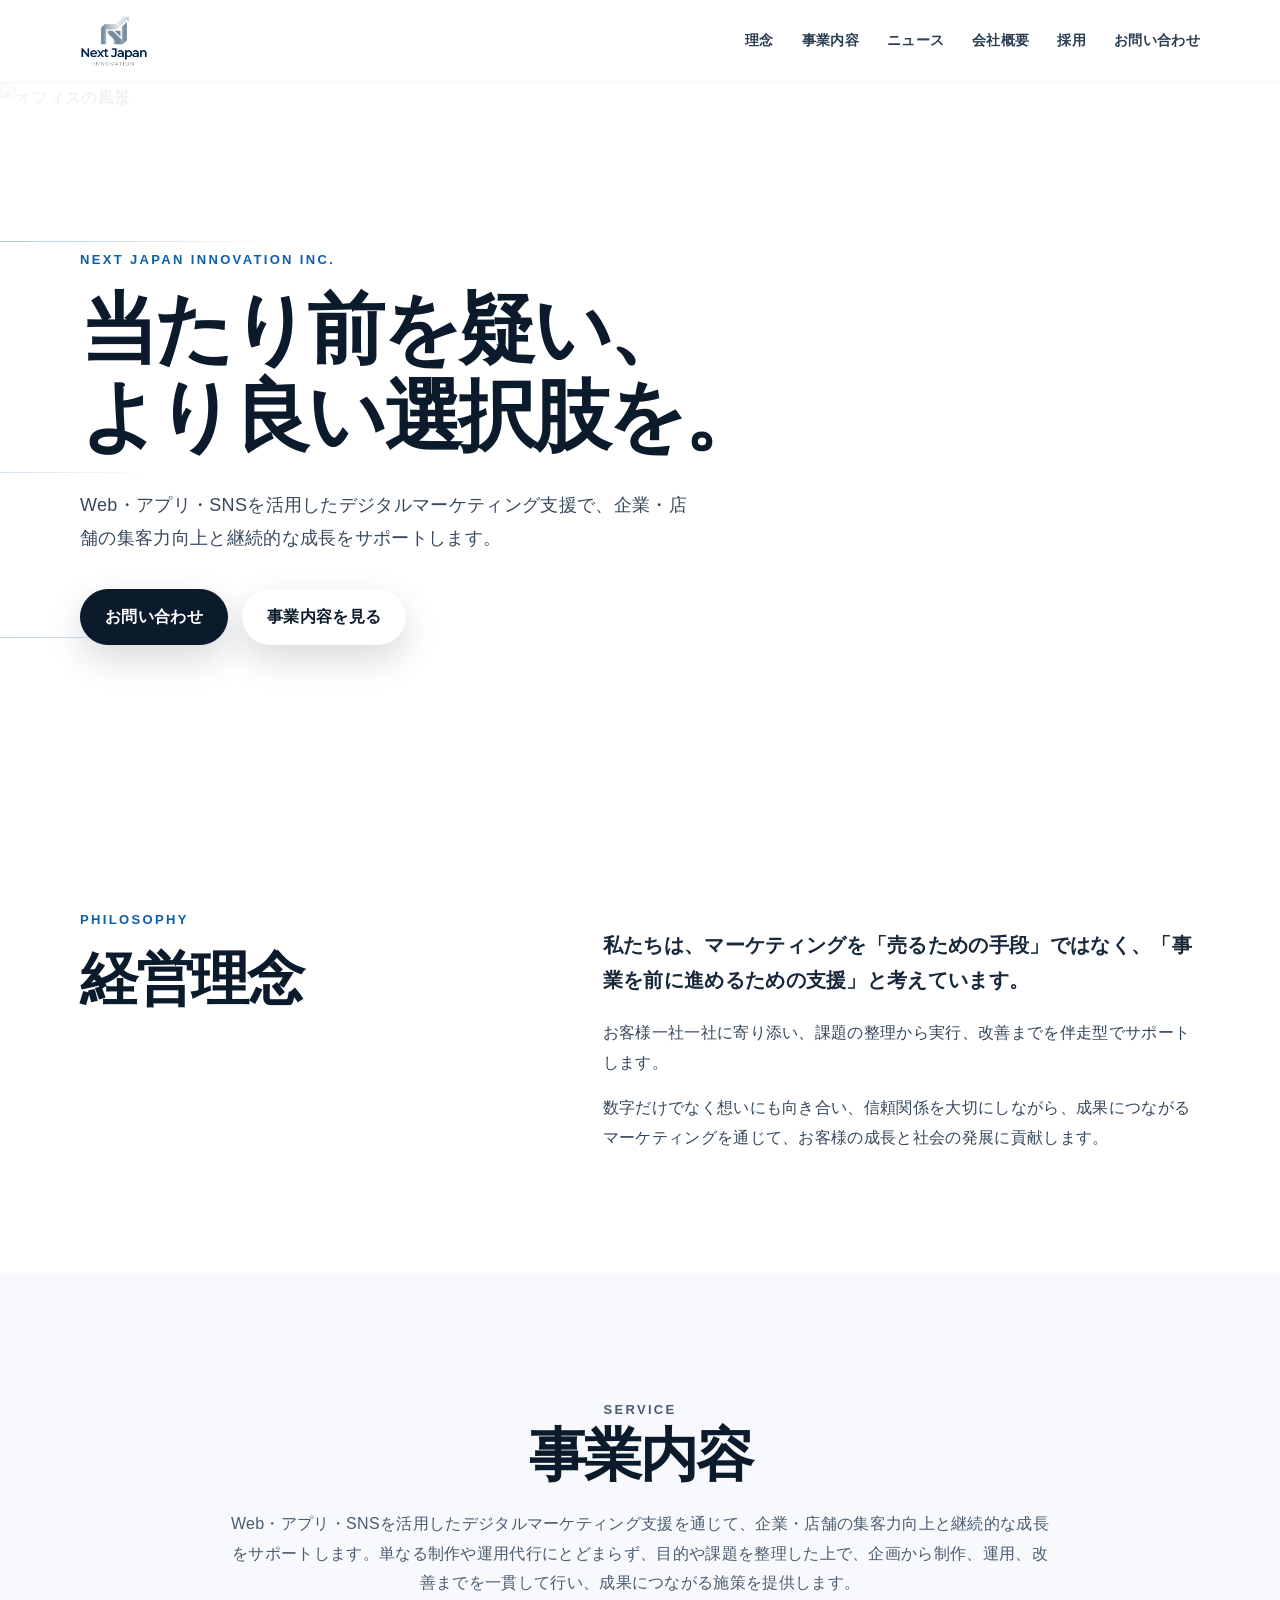
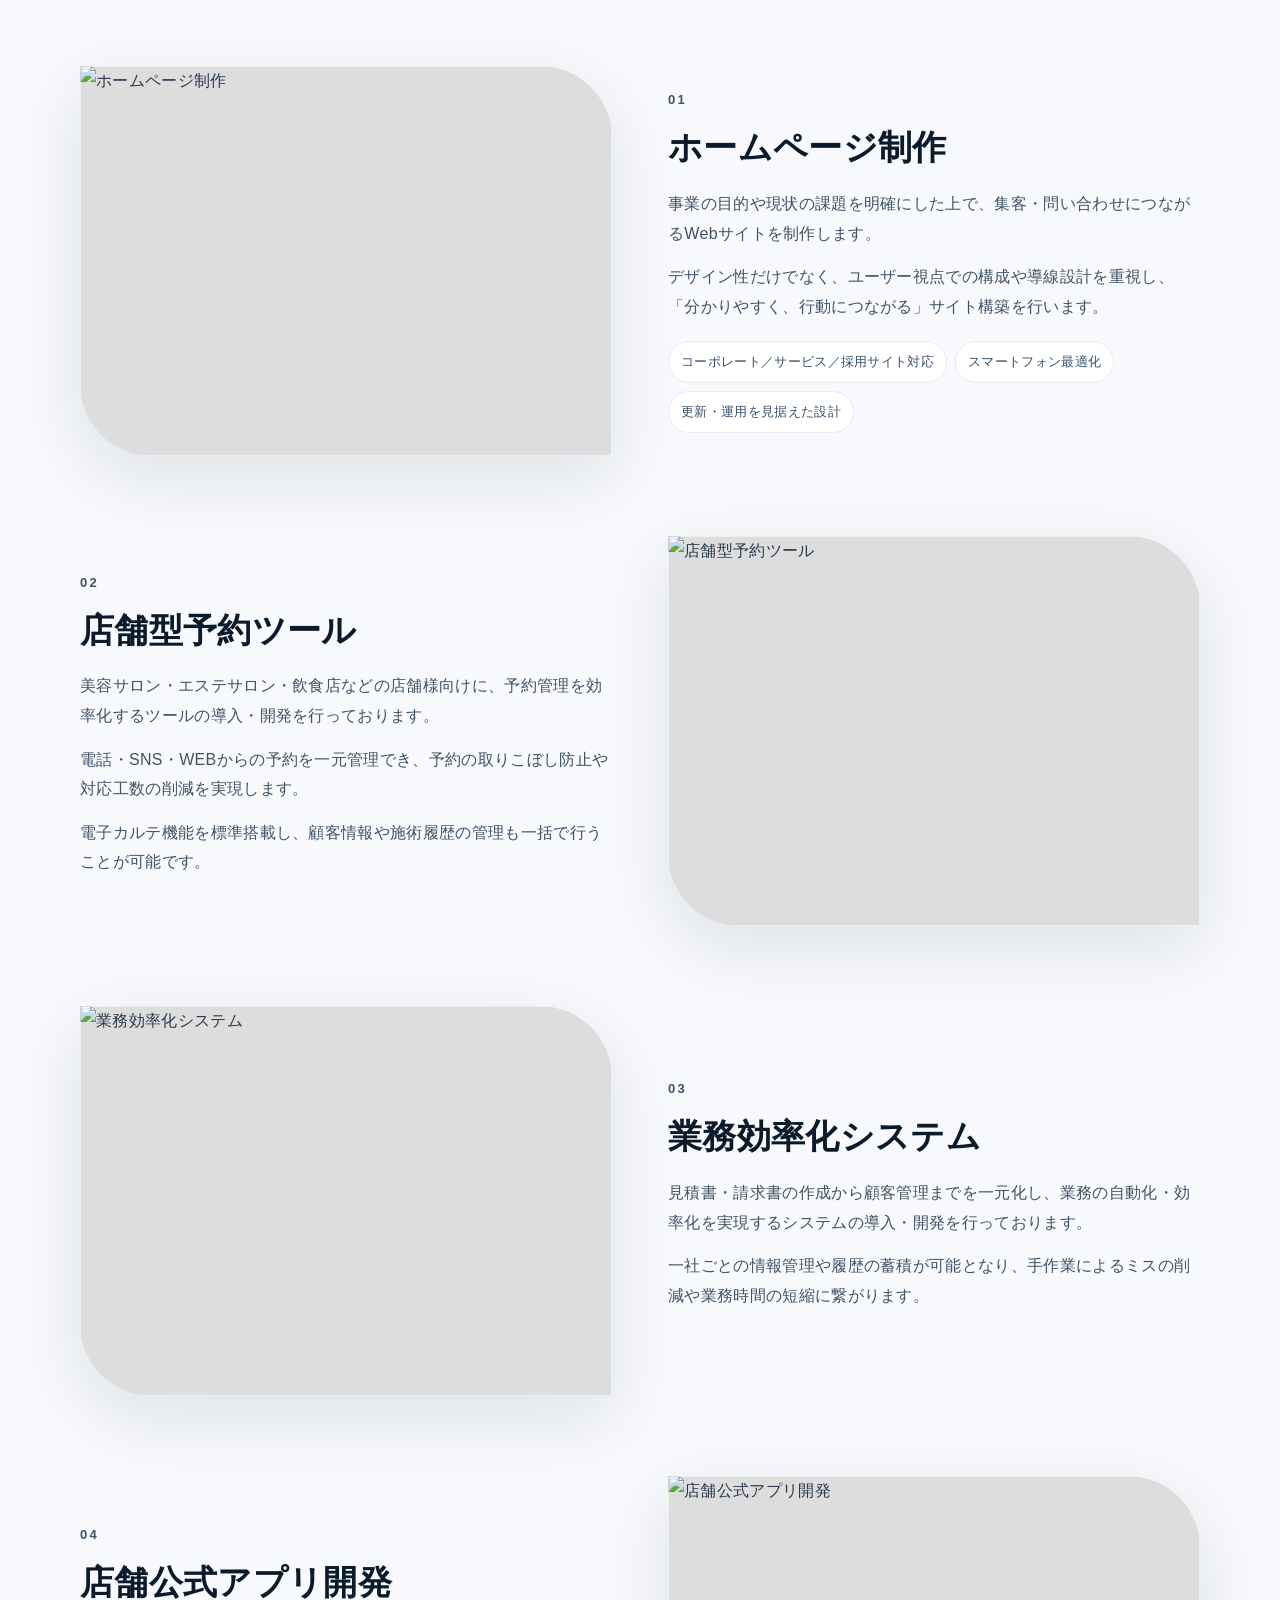
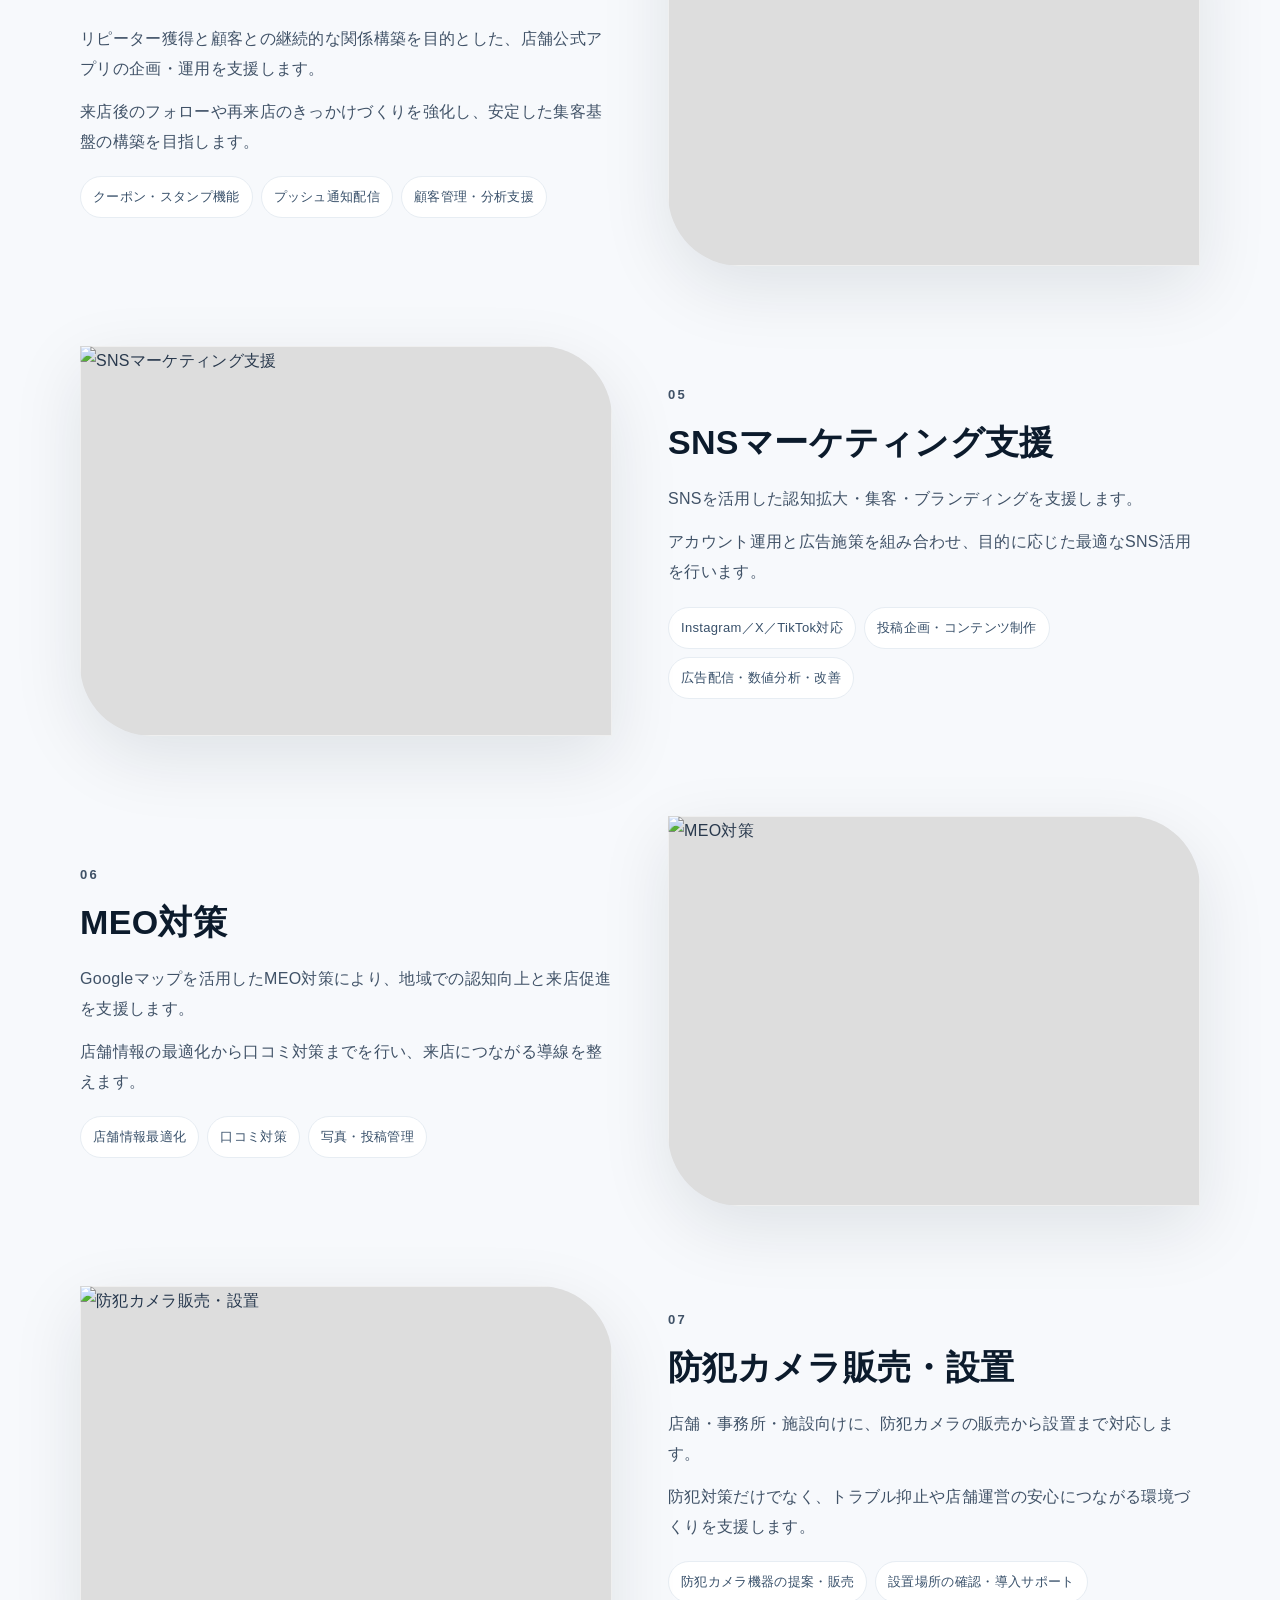
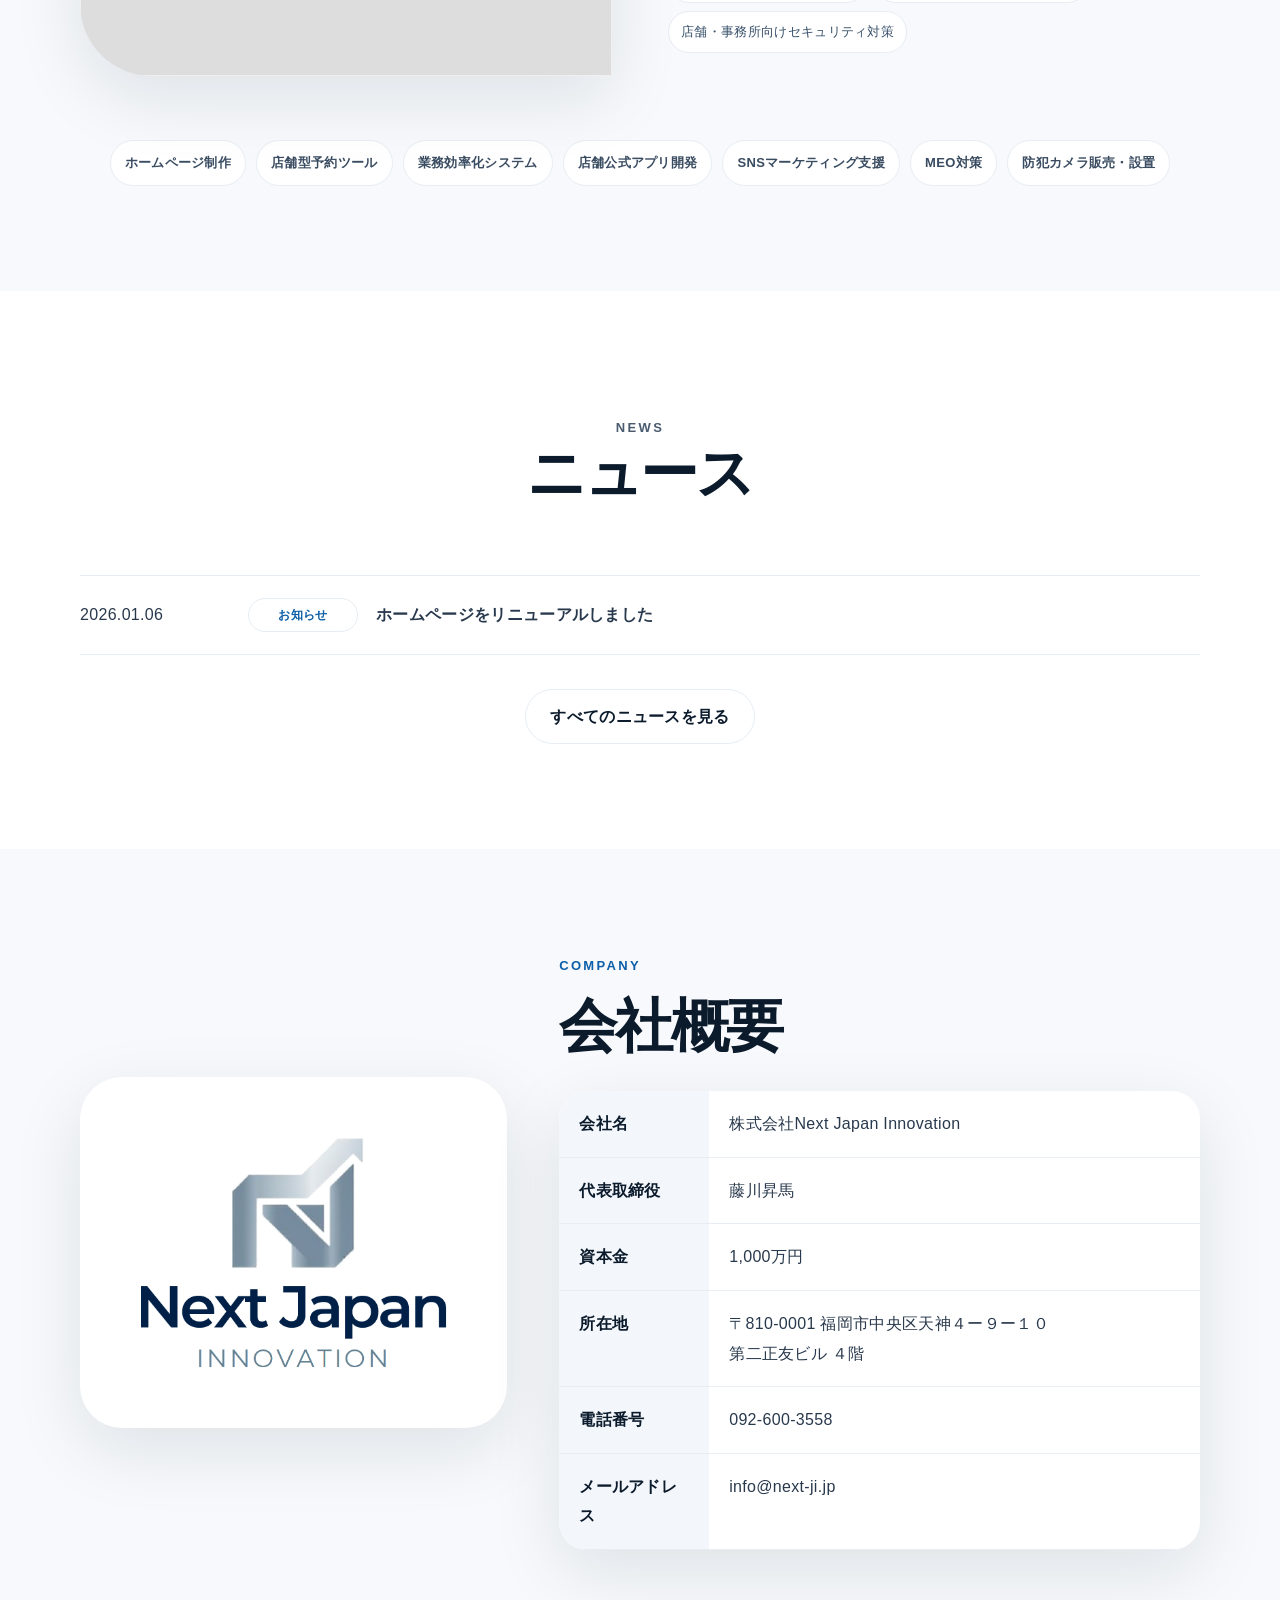
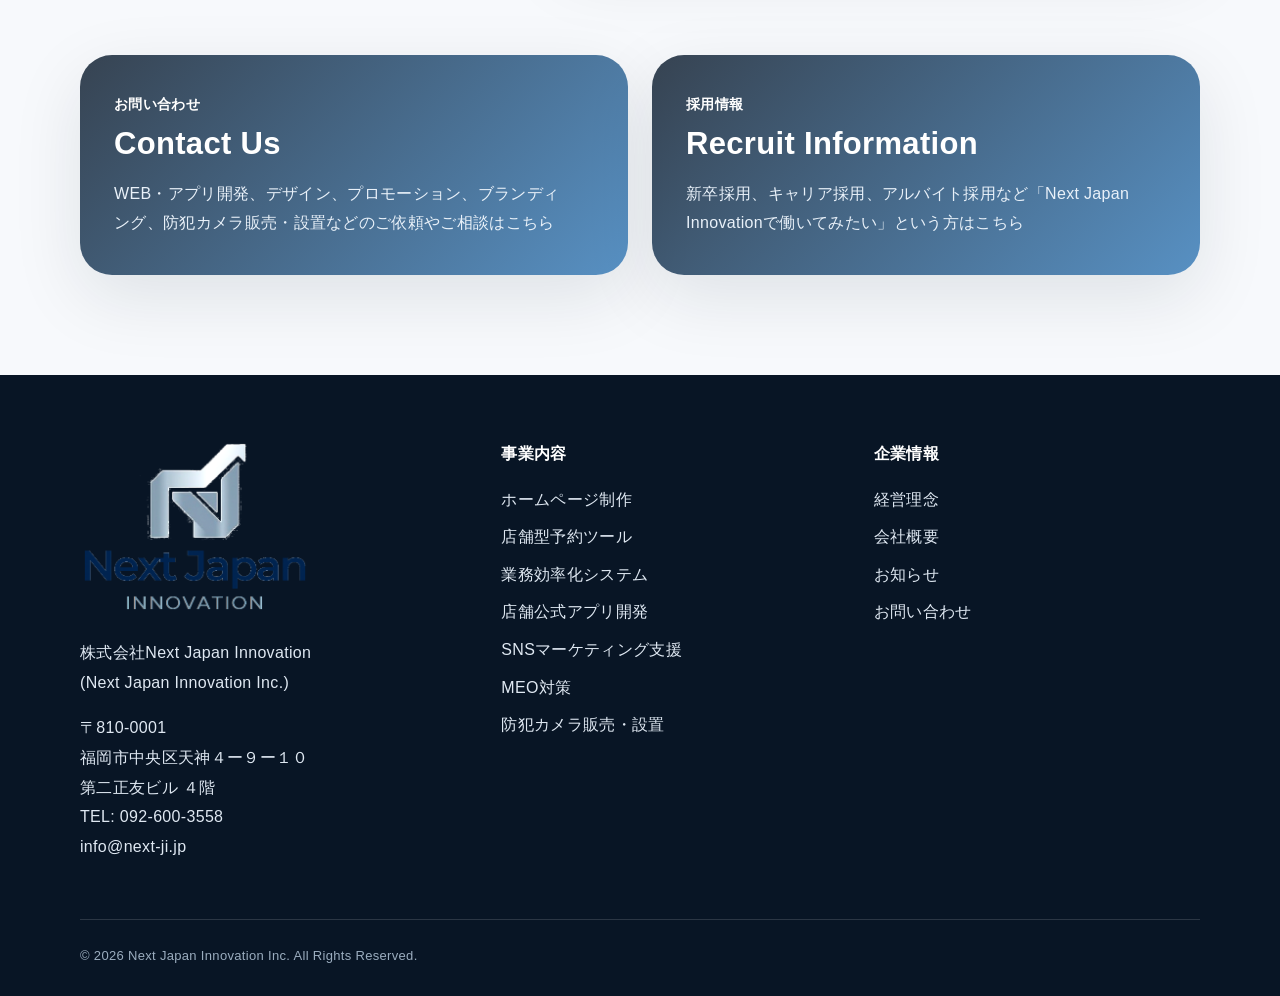
==== commit 8951c5b2: "Add files via upload" ====
--- a/index.html
+++ b/index.html
@@ -3,205 +3,245 @@
 <head>
   <meta charset="utf-8">
   <meta name="viewport" content="width=device-width, initial-scale=1">
-  <title>株式会社Next Japan Innovation｜事業を前に進めるデジタルパートナー</title>
-  <meta name="description" content="株式会社Next Japan Innovationは、ホームページ制作、業務効率化システム、SNS/MEO、防犯カメラ販売・設置まで、企業・店舗の成長を支援します。">
+  <title>株式会社Next Japan Innovation｜当たり前を疑い、より良い選択肢を。</title>
+  <meta name="description" content="株式会社Next Japan Innovationは、Web・アプリ・SNSを活用したデジタルマーケティング支援を通じて、企業・店舗の集客力向上と継続的な成長をサポートします。">
   <link rel="stylesheet" href="assets/style.css">
 </head>
 <body>
 <div class="scroll-progress" aria-hidden="true"></div>
-<header class="header">
+
+<header class="site-header">
   <div class="container header-inner">
-    <a class="logo logo-full" href="index.html" aria-label="Next Japan Innovation">
-      <img class="logo-full-img" src="assets/nextji-logo.png" alt="Next Japan Innovation">
+    <a class="brand" href="index.html" aria-label="Next Japan Innovation">
+      <img src="assets/nextji-logo.png" alt="Next Japan Innovation">
     </a>
-    <nav class="nav">
-      <a href="index.html">トップ</a>
-      <a href="services.html">事業内容</a>
+    <nav class="global-nav">
+      <a href="index.html#philosophy">理念</a>
+      <a href="index.html#service">事業内容</a>
+      <a href="index.html#news">ニュース</a>
       <a href="company.html">会社概要</a>
-      <a href="news.html">ニュース</a>
       <a href="recruit.html">採用</a>
       <a href="contact.html">お問い合わせ</a>
     </nav>
-    <a class="header-cta" href="contact.html">無料相談</a>
-    <button class="menu-btn" aria-label="メニューを開く">MENU</button>
+    <button class="menu-btn" aria-label="メニュー">MENU</button>
   </div>
 </header>
 
 <main>
-  <section class="hero hero-refined">
-    <div class="container hero-grid refined-grid">
-      <div class="hero-copy-block reveal">
-        <p class="eyebrow">Next Japan Innovation Inc.</p>
-        <h1>当たり前を疑い、<br><span>より良い選択を。</span></h1>
-        <p class="hero-copy">ホームページ制作、業務効率化システム、SNS / MEO、防犯カメラ販売・設置まで。見た目の美しさだけでなく、導線設計と運用まで見据えたご提案を行います。</p>
-        <div class="hero-actions">
-          <a class="btn" href="contact.html">お問い合わせ</a>
-          <a class="btn secondary" href="services.html">事業内容を見る</a>
-        </div>
-        <div class="hero-kpis clean-kpis">
-          <div><strong>WEB</strong><span>コーポレートサイト / LP制作</span></div>
-          <div><strong>DX</strong><span>予約導線 / 業務効率化</span></div>
-          <div><strong>SECURITY</strong><span>防犯カメラ販売・設置</span></div>
-        </div>
-      </div>
-
-      <div class="future-stage reveal" data-tilt>
-        <div class="future-stage-inner glass-card">
-          <canvas class="future-canvas" aria-hidden="true"></canvas>
-          <div class="future-grid"></div>
-          <div class="scan-line"></div>
-          <div class="future-ui future-top"><span class="live-dot"></span> Future Motion Interface</div>
-          <div class="future-center-mark">
-            <img src="assets/nextji-mark.png" alt="Next Japan Innovation mark">
-          </div>
-          <div class="future-panels">
-            <div class="future-panel"><b>WEB PRODUCTION</b><span>First impression / Branding</span></div>
-            <div class="future-panel"><b>DX SYSTEM</b><span>Flow / Reservation / Management</span></div>
-            <div class="future-panel"><b>SECURITY CAMERA</b><span>Store / Office / Safety</span></div>
-          </div>
-        </div>
-      </div>
-    </div>
-  </section>
-
-  <section class="marquee-wrap">
-    <div class="marquee">
-      <div class="marquee-track">
-        <span>Corporate Website</span><span>WordPress Quality Design</span><span>Store DX</span><span>Reservation Tool</span><span>SNS / MEO</span><span>Security Camera</span><span>Corporate Website</span><span>WordPress Quality Design</span><span>Store DX</span><span>Reservation Tool</span><span>SNS / MEO</span><span>Security Camera</span>
-      </div>
-    </div>
-  </section>
-
-  <section class="section white">
-    <div class="container reveal">
-      <div class="section-head compact-head">
-        <div>
-          <p class="eyebrow">Service</p>
-          <h2 class="section-title">見ただけで伝わる、<br>事業イメージ。</h2>
-        </div>
-        <p class="lead narrow">人物写真は使いすぎず、サービスの内容が直感的に分かるビジュアルで整理しています。</p>
-      </div>
-      <div class="visual-grid refined-visual-grid">
-        <article class="visual-card large" data-tilt>
-          <img src="https://images.pexels.com/photos/577585/pexels-photo-577585.jpeg?auto=compress&amp;cs=tinysrgb&amp;w=1200" alt="ホームページ制作のイメージ">
-          <div class="visual-card-body"><span>01</span><h3>ホームページ制作</h3><p>企業の印象と導線を整えるサイト制作。</p></div>
-        </article>
-        <article class="visual-card" data-tilt>
-          <img src="https://images.pexels.com/photos/1181675/pexels-photo-1181675.jpeg?auto=compress&amp;cs=tinysrgb&amp;w=1200" alt="業務効率化システムのイメージ">
-          <div class="visual-card-body"><span>02</span><h3>業務効率化システム</h3><p>業務フローを見直し、運用を整える。</p></div>
-        </article>
-        <article class="visual-card" data-tilt>
-          <img src="https://images.pexels.com/photos/267350/pexels-photo-267350.jpeg?auto=compress&amp;cs=tinysrgb&amp;w=1200" alt="SNSとMEOのイメージ">
-          <div class="visual-card-body"><span>03</span><h3>SNS / MEO</h3><p>認知拡大から来店導線まで一貫支援。</p></div>
-        </article>
-        <article class="visual-card wide" data-tilt>
-          <img src="https://images.pexels.com/photos/1697214/pexels-photo-1697214.jpeg?auto=compress&amp;cs=tinysrgb&amp;w=1200" alt="防犯カメラ販売設置のイメージ">
-          <div class="visual-card-body"><span>04</span><h3>防犯カメラ販売・設置</h3><p>店舗・事務所の安心につながるセキュリティ提案。</p></div>
-        </article>
-      </div>
-    </div>
-  </section>
-
-  <section class="section showcase-section">
-    <div class="container two-col showcase-grid">
-      <div class="showcase-copy reveal">
-        <p class="eyebrow">Strength</p>
-        <h2 class="section-title">プロデザイナーが整えた、<br>洗練設計。</h2>
-        <p class="lead">余白、文字量、写真サイズ、動きの見せ方を整理し、AIっぽさではなく「ちゃんと作り込まれた会社ホームページ」に見える質感を目指しました。</p>
-        <ul class="mini-list spaced">
-          <li>キャッチコピーと導線を整理</li>
-          <li>動きは増やしつつ、品よく見せる演出</li>
-          <li>見やすい情報量に再調整</li>
-          <li>事業の印象が伝わる写真構成</li>
-        </ul>
-      </div>
-      <div class="feature-board reveal">
-        <div class="feature-board-item"><strong>01</strong><div><b>魅せるトップビュー</b><span>近未来感のあるモーションを追加</span></div></div>
-        <div class="feature-board-item"><strong>02</strong><div><b>直感的なビジュアル</b><span>事業がひと目で伝わる写真構成</span></div></div>
-        <div class="feature-board-item"><strong>03</strong><div><b>洗練されたトーン</b><span>派手すぎず高級感のあるコーポレート感</span></div></div>
-      </div>
-    </div>
-  </section>
-
-  <section class="section white process-section">
-    <div class="container reveal">
-      <div class="section-head compact-head center-head">
-        <div>
-          <p class="eyebrow">Flow</p>
-          <h2 class="section-title">進め方も、<br>わかりやすく。</h2>
-        </div>
-      </div>
-      <div class="process-grid">
-        <article class="process-card"><span>01</span><h3>ヒアリング</h3><p>目的・課題・見せたい印象を整理。</p></article>
-        <article class="process-card"><span>02</span><h3>企画提案</h3><p>構成・デザイン・動きの方向性を設計。</p></article>
-        <article class="process-card"><span>03</span><h3>制作・実装</h3><p>ページ全体を丁寧に仕上げます。</p></article>
-        <article class="process-card"><span>04</span><h3>公開・改善</h3><p>運用しながら更新・改善まで対応。</p></article>
-      </div>
-    </div>
-  </section>
-
-  <section class="section dark motion-band">
-    <div class="container reveal">
-      <div class="motion-band-inner">
-        <div>
-          <p class="eyebrow">News</p>
-          <h2 class="section-title">印象に残る会社ホームページで、<br>ブランドの見え方を整える。</h2>
-          <p class="lead">トップページだけでなく、事業内容ページやお問い合わせページまで、トーンを統一して構築します。</p>
-        </div>
-        <a class="btn secondary" href="news.html">お知らせを見る</a>
-      </div>
-    </div>
-  </section>
-
-  <section class="section white">
+  <section class="hero home-hero">
+    <div class="hero-visual">
+      <img src="https://www.next-ji.jp/images/philosophy-workspace.png" alt="オフィスの風景">
+      <div class="hero-shade"></div>
+      <div class="tech-lines" aria-hidden="true"><span></span><span></span><span></span></div>
+    </div>
+    <div class="container hero-content reveal">
+      <p class="hero-en">Next Japan Innovation Inc.</p>
+      <h1>当たり前を疑い、<br>より良い選択肢を。</h1>
+      <p class="hero-lead">Web・アプリ・SNSを活用したデジタルマーケティング支援で、企業・店舗の集客力向上と継続的な成長をサポートします。</p>
+      <div class="hero-buttons">
+        <a class="btn" href="contact.html">お問い合わせ</a>
+        <a class="btn btn-light" href="#service">事業内容を見る</a>
+      </div>
+    </div>
+  </section>
+
+  <section id="philosophy" class="section philosophy-section">
+    <div class="container two-column">
+      <div class="section-copy reveal">
+        <p class="section-en">Philosophy</p>
+        <h2>経営理念</h2>
+      </div>
+      <div class="text-block reveal">
+        <p class="lead">私たちは、マーケティングを「売るための手段」ではなく、「事業を前に進めるための支援」と考えています。</p>
+        <p>お客様一社一社に寄り添い、課題の整理から実行、改善までを伴走型でサポートします。</p>
+        <p>数字だけでなく想いにも向き合い、信頼関係を大切にしながら、成果につながるマーケティングを通じて、お客様の成長と社会の発展に貢献します。</p>
+      </div>
+    </div>
+  </section>
+
+  <section id="service" class="section service-section">
     <div class="container">
-      <div class="cta cta-modern reveal">
-        <div>
-          <p class="eyebrow">Contact</p>
-          <h2>Web制作・システム導入・防犯カメラのご相談はこちら</h2>
-          <p>会社ホームページの刷新、動きのあるトップページ、サービスの見せ方改善などもお気軽にご相談ください。</p>
-        </div>
-        <div class="cta-actions">
-          <a class="btn secondary" href="contact.html">お問い合わせ</a>
-          <a class="btn ghost" href="company.html">会社概要</a>
-        </div>
-      </div>
+      <div class="section-center reveal">
+        <p class="section-en">Service</p>
+        <h2>事業内容</h2>
+        <p>Web・アプリ・SNSを活用したデジタルマーケティング支援を通じて、企業・店舗の集客力向上と継続的な成長をサポートします。単なる制作や運用代行にとどまらず、目的や課題を整理した上で、企画から制作、運用、改善までを一貫して行い、成果につながる施策を提供します。</p>
+      </div>
+
+      <div class="service-list">
+        <article class="service-row reveal">
+          <div class="service-image"><img src="https://www.next-ji.jp/images/service-website.png" alt="ホームページ制作"></div>
+          <div class="service-body">
+            <p class="service-no">01</p>
+            <h3>ホームページ制作</h3>
+            <p>事業の目的や現状の課題を明確にした上で、集客・問い合わせにつながるWebサイトを制作します。</p>
+            <p>デザイン性だけでなく、ユーザー視点での構成や導線設計を重視し、「分かりやすく、行動につながる」サイト構築を行います。</p>
+            <ul><li>コーポレート／サービス／採用サイト対応</li><li>スマートフォン最適化</li><li>更新・運用を見据えた設計</li></ul>
+          </div>
+        </article>
+
+        <article class="service-row reverse reveal">
+          <div class="service-image"><img src="https://www.next-ji.jp/images/service-reservation.png" alt="店舗型予約ツール"></div>
+          <div class="service-body">
+            <p class="service-no">02</p>
+            <h3>店舗型予約ツール</h3>
+            <p>美容サロン・エステサロン・飲食店などの店舗様向けに、予約管理を効率化するツールの導入・開発を行っております。</p>
+            <p>電話・SNS・WEBからの予約を一元管理でき、予約の取りこぼし防止や対応工数の削減を実現します。</p>
+            <p>電子カルテ機能を標準搭載し、顧客情報や施術履歴の管理も一括で行うことが可能です。</p>
+          </div>
+        </article>
+
+        <article class="service-row reveal">
+          <div class="service-image"><img src="https://www.next-ji.jp/images/service-system.png" alt="業務効率化システム"></div>
+          <div class="service-body">
+            <p class="service-no">03</p>
+            <h3>業務効率化システム</h3>
+            <p>見積書・請求書の作成から顧客管理までを一元化し、業務の自動化・効率化を実現するシステムの導入・開発を行っております。</p>
+            <p>一社ごとの情報管理や履歴の蓄積が可能となり、手作業によるミスの削減や業務時間の短縮に繋がります。</p>
+          </div>
+        </article>
+
+        <article class="service-row reverse reveal">
+          <div class="service-image"><img src="https://www.next-ji.jp/images/service-app.png" alt="店舗公式アプリ開発"></div>
+          <div class="service-body">
+            <p class="service-no">04</p>
+            <h3>店舗公式アプリ開発</h3>
+            <p>リピーター獲得と顧客との継続的な関係構築を目的とした、店舗公式アプリの企画・運用を支援します。</p>
+            <p>来店後のフォローや再来店のきっかけづくりを強化し、安定した集客基盤の構築を目指します。</p>
+            <ul><li>クーポン・スタンプ機能</li><li>プッシュ通知配信</li><li>顧客管理・分析支援</li></ul>
+          </div>
+        </article>
+
+        <article class="service-row reveal">
+          <div class="service-image"><img src="https://www.next-ji.jp/images/service-sns.png" alt="SNSマーケティング支援"></div>
+          <div class="service-body">
+            <p class="service-no">05</p>
+            <h3>SNSマーケティング支援</h3>
+            <p>SNSを活用した認知拡大・集客・ブランディングを支援します。</p>
+            <p>アカウント運用と広告施策を組み合わせ、目的に応じた最適なSNS活用を行います。</p>
+            <ul><li>Instagram／X／TikTok対応</li><li>投稿企画・コンテンツ制作</li><li>広告配信・数値分析・改善</li></ul>
+          </div>
+        </article>
+
+        <article class="service-row reverse reveal">
+          <div class="service-image"><img src="https://www.next-ji.jp/images/service-consulting.png" alt="MEO対策"></div>
+          <div class="service-body">
+            <p class="service-no">06</p>
+            <h3>MEO対策</h3>
+            <p>Googleマップを活用したMEO対策により、地域での認知向上と来店促進を支援します。</p>
+            <p>店舗情報の最適化から口コミ対策までを行い、来店につながる導線を整えます。</p>
+            <ul><li>店舗情報最適化</li><li>口コミ対策</li><li>写真・投稿管理</li></ul>
+          </div>
+        </article>
+
+        <article class="service-row camera-row reveal">
+          <div class="service-image camera-image">
+            <img src="https://images.pexels.com/photos/1697214/pexels-photo-1697214.jpeg?auto=compress&amp;cs=tinysrgb&amp;w=1400" alt="防犯カメラ販売・設置">
+          </div>
+          <div class="service-body">
+            <p class="service-no">07</p>
+            <h3>防犯カメラ販売・設置</h3>
+            <p>店舗・事務所・施設向けに、防犯カメラの販売から設置まで対応します。</p>
+            <p>防犯対策だけでなく、トラブル抑止や店舗運営の安心につながる環境づくりを支援します。</p>
+            <ul><li>防犯カメラ機器の提案・販売</li><li>設置場所の確認・導入サポート</li><li>店舗・事務所向けセキュリティ対策</li></ul>
+          </div>
+        </article>
+      </div>
+
+      <div class="service-nav reveal">
+        <a href="#service">ホームページ制作</a>
+        <a href="#service">店舗型予約ツール</a>
+        <a href="#service">業務効率化システム</a>
+        <a href="#service">店舗公式アプリ開発</a>
+        <a href="#service">SNSマーケティング支援</a>
+        <a href="#service">MEO対策</a>
+        <a href="#service">防犯カメラ販売・設置</a>
+      </div>
+    </div>
+  </section>
+
+  <section id="news" class="section news-section">
+    <div class="container">
+      <div class="section-center reveal">
+        <p class="section-en">News</p>
+        <h2>ニュース</h2>
+      </div>
+      <div class="news-list reveal">
+        <a class="news-item" href="news.html">
+          <time>2026.01.06</time>
+          <span>お知らせ</span>
+          <strong>ホームページをリニューアルしました</strong>
+        </a>
+      </div>
+      <div class="center-button"><a class="btn btn-outline" href="news.html">すべてのニュースを見る</a></div>
+    </div>
+  </section>
+
+  <section class="section company-preview">
+    <div class="container company-grid">
+      <div class="company-logo-card reveal">
+        <img src="assets/nextji-logo.png" alt="Next Japan Innovation">
+      </div>
+      <div class="company-info reveal">
+        <p class="section-en">Company</p>
+        <h2>会社概要</h2>
+        <dl>
+          <dt>会社名</dt><dd>株式会社Next Japan Innovation</dd>
+          <dt>代表取締役</dt><dd>藤川昇馬</dd>
+          <dt>資本金</dt><dd>1,000万円</dd>
+          <dt>所在地</dt><dd>〒810-0001 福岡市中央区天神４ー９ー１０<br>第二正友ビル ４階</dd>
+          <dt>電話番号</dt><dd>092-600-3558</dd>
+          <dt>メールアドレス</dt><dd>info@next-ji.jp</dd>
+        </dl>
+      </div>
+    </div>
+  </section>
+
+  <section class="cta-cards">
+    <div class="container cta-grid">
+      <a class="cta-card contact-card reveal" href="contact.html">
+        <span>お問い合わせ</span>
+        <strong>Contact Us</strong>
+        <p>WEB・アプリ開発、デザイン、プロモーション、ブランディング、防犯カメラ販売・設置などのご依頼やご相談はこちら</p>
+      </a>
+      <a class="cta-card recruit-card reveal" href="recruit.html">
+        <span>採用情報</span>
+        <strong>Recruit Information</strong>
+        <p>新卒採用、キャリア採用、アルバイト採用など「Next Japan Innovationで働いてみたい」という方はこちら</p>
+      </a>
     </div>
   </section>
 </main>
 
 <footer class="footer">
-  <div class="container">
-    <div class="footer-grid">
-      <div>
-        <a class="logo logo-full footer-logo" href="index.html" aria-label="Next Japan Innovation">
-          <img class="logo-full-img" src="assets/nextji-logo.png" alt="Next Japan Innovation">
-        </a>
-        <p>〒810-0001<br>福岡市中央区天神４ー９ー１０<br>第二正友ビル ４階<br>TEL: 092-600-3558<br>info@next-ji.jp</p>
-      </div>
-      <div>
-        <h4>事業内容</h4>
-        <ul>
-          <li><a href="services.html">ホームページ制作</a></li>
-          <li><a href="services.html">店舗型予約ツール</a></li>
-          <li><a href="services.html">業務効率化システム</a></li>
-          <li><a href="services.html">SNS / MEO</a></li>
-          <li><a href="services.html">防犯カメラ販売・設置</a></li>
-        </ul>
-      </div>
-      <div>
-        <h4>企業情報</h4>
-        <ul>
-          <li><a href="company.html">会社概要</a></li>
-          <li><a href="news.html">ニュース</a></li>
-          <li><a href="recruit.html">採用</a></li>
-          <li><a href="contact.html">お問い合わせ</a></li>
-          <li><a href="privacy.html">プライバシーポリシー</a></li>
-        </ul>
-      </div>
-    </div>
-    <div class="copyright">© 2026 Next Japan Innovation Inc. All Rights Reserved.</div>
+  <div class="container footer-grid">
+    <div>
+      <img class="footer-logo" src="assets/nextji-logo.png" alt="Next Japan Innovation">
+      <p>株式会社Next Japan Innovation<br>(Next Japan Innovation Inc.)</p>
+      <p>〒810-0001<br>福岡市中央区天神４ー９ー１０<br>第二正友ビル ４階<br>TEL: 092-600-3558<br>info@next-ji.jp</p>
+    </div>
+    <div>
+      <h4>事業内容</h4>
+      <ul>
+        <li><a href="index.html#service">ホームページ制作</a></li>
+        <li><a href="index.html#service">店舗型予約ツール</a></li>
+        <li><a href="index.html#service">業務効率化システム</a></li>
+        <li><a href="index.html#service">店舗公式アプリ開発</a></li>
+        <li><a href="index.html#service">SNSマーケティング支援</a></li>
+        <li><a href="index.html#service">MEO対策</a></li>
+        <li><a href="index.html#service">防犯カメラ販売・設置</a></li>
+      </ul>
+    </div>
+    <div>
+      <h4>企業情報</h4>
+      <ul>
+        <li><a href="index.html#philosophy">経営理念</a></li>
+        <li><a href="company.html">会社概要</a></li>
+        <li><a href="news.html">お知らせ</a></li>
+        <li><a href="contact.html">お問い合わせ</a></li>
+      </ul>
+    </div>
   </div>
+  <div class="copyright">© 2026 Next Japan Innovation Inc. All Rights Reserved.</div>
 </footer>
 <script src="assets/script.js"></script>
 </body>
--- a/assets/style.css
+++ b/assets/style.css
@@ -1,272 +1,125 @@
 :root{
-  --bg:#f3f6fb;
-  --surface:#ffffff;
-  --surface-2:#f8fbff;
-  --ink:#081a33;
-  --ink-2:#0e2d54;
-  --text:#304256;
-  --muted:#64758c;
-  --blue:#0b5db7;
-  --cyan:#6cd6ff;
-  --line:rgba(12,55,108,.11);
-  --line-strong:rgba(12,55,108,.2);
+  --ink:#0c1b2c;
+  --text:#29394d;
+  --muted:#6a7889;
+  --blue:#0c5fa8;
+  --light:#f7f9fc;
+  --line:#e7edf3;
   --white:#fff;
-  --shadow:0 20px 70px rgba(7,24,55,.12);
-  --shadow-lg:0 30px 90px rgba(7,24,55,.16);
-  --radius:28px;
+  --shadow:0 22px 70px rgba(12,27,44,.10);
 }
 *{box-sizing:border-box}
 html{scroll-behavior:smooth}
-body{margin:0;font-family:-apple-system,BlinkMacSystemFont,"Noto Sans JP","Hiragino Sans","Yu Gothic",Meiryo,sans-serif;color:var(--text);background:var(--bg);line-height:1.7;letter-spacing:.02em;overflow-x:hidden}
+body{margin:0;font-family:-apple-system,BlinkMacSystemFont,"Noto Sans JP","Hiragino Sans","Yu Gothic",Meiryo,sans-serif;color:var(--text);background:#fff;line-height:1.85;letter-spacing:.02em}
 a{color:inherit;text-decoration:none}
-img,video{max-width:100%;display:block}
-button,input,select,textarea{font:inherit}
-.container{width:min(1200px,calc(100% - 40px));margin:auto}
-.scroll-progress{position:fixed;left:0;top:0;height:3px;width:0;background:linear-gradient(90deg,var(--blue),var(--cyan));z-index:120;box-shadow:0 0 18px rgba(108,214,255,.65)}
-.eyebrow{font-size:12px;font-weight:900;letter-spacing:.22em;text-transform:uppercase;color:var(--blue);margin:0 0 12px}
-.section-title{font-size:clamp(32px,5vw,62px);line-height:1.05;margin:0;color:var(--ink);letter-spacing:-.05em}
-.lead{font-size:clamp(16px,2vw,19px);color:#4d6077;margin:22px 0 0}
-.lead.narrow{max-width:480px}
-.section{position:relative;padding:110px 0}
-.section.white{background:var(--surface)}
-.section.dark{background:linear-gradient(135deg,#081a33,#0f3d73);color:#fff;overflow:hidden}
-.section.dark .section-title,.section.dark .lead,.section.dark .eyebrow{color:#fff}
-.section-head{display:flex;justify-content:space-between;align-items:end;gap:24px;margin-bottom:38px}
-.compact-head{align-items:center}
-.center-head{justify-content:center;text-align:center}
-.two-col{display:grid;grid-template-columns:.95fr 1.05fr;gap:56px;align-items:center}
-.btn{position:relative;display:inline-flex;align-items:center;justify-content:center;gap:10px;padding:15px 24px;border-radius:999px;font-weight:900;background:linear-gradient(135deg,var(--ink),#12427b);color:#fff;box-shadow:0 18px 40px rgba(7,24,55,.2);transition:transform .25s ease,box-shadow .25s ease;overflow:hidden;border:0}
-.btn:after{content:"";position:absolute;inset:0;background:linear-gradient(110deg,transparent 10%,rgba(255,255,255,.28) 48%,transparent 70%);transform:translateX(-130%);transition:transform .7s ease}
-.btn:hover{transform:translateY(-3px);box-shadow:0 24px 50px rgba(7,24,55,.26)}
-.btn:hover:after{transform:translateX(130%)}
-.btn.secondary{background:rgba(255,255,255,.92);color:var(--ink);border:1px solid rgba(255,255,255,.25);box-shadow:none}
-.btn.ghost{background:transparent;border:1px solid rgba(255,255,255,.24);color:#fff;box-shadow:none}
-.header{position:sticky;top:0;z-index:90;background:rgba(255,255,255,.74);backdrop-filter:blur(18px);border-bottom:1px solid rgba(8,26,51,.08)}
-.header-inner{display:flex;align-items:center;justify-content:space-between;height:84px;gap:20px}
-.logo-full{display:block;flex:0 0 auto}
-.logo-full-img{height:50px;width:auto;object-fit:contain}
-.nav{display:flex;gap:24px;align-items:center;font-size:14px;font-weight:800;color:#38506c}
-.nav a{position:relative;padding:6px 0}
-.nav a:after{content:"";position:absolute;left:0;right:0;bottom:-4px;height:2px;background:linear-gradient(90deg,var(--blue),var(--cyan));transform:scaleX(0);transform-origin:left;transition:.22s}
-.nav a:hover:after{transform:scaleX(1)}
-.nav a:hover{color:var(--blue)}
-.header-cta{display:inline-flex;align-items:center;justify-content:center;padding:10px 16px;border-radius:999px;border:1px solid var(--line);background:#fff;font-size:13px;font-weight:900;color:var(--ink)}
-.menu-btn{display:none;border:0;background:var(--ink);color:#fff;border-radius:14px;padding:10px 13px;font-weight:900}
-.hero{position:relative;overflow:hidden}
-.hero-modern{padding:84px 0 56px;background:radial-gradient(circle at 8% 12%,rgba(108,214,255,.24),transparent 20%),radial-gradient(circle at 90% 14%,rgba(11,93,183,.16),transparent 26%),linear-gradient(180deg,#f9fcff 0%,#edf4fb 100%)}
-.hero-noise{position:absolute;inset:0;background-image:radial-gradient(rgba(255,255,255,.36) 1px,transparent 1px);background-size:16px 16px;opacity:.15;pointer-events:none}
-.hero-grid{position:relative;z-index:2;display:grid;grid-template-columns:1fr 1fr;gap:56px;align-items:center}
-.hero-copy-block{max-width:590px}
-.hero-copy{font-size:18px;color:#4b5e76;margin:24px 0 0}
-.hero-copy.compact{max-width:540px}
-.hero-copy-block h1{font-size:clamp(42px,7vw,86px);line-height:1.01;margin:0;color:var(--ink);letter-spacing:-.06em}
-.hero-copy-block h1 span{background:linear-gradient(90deg,var(--blue),#243e62 56%,#8ea5b9);-webkit-background-clip:text;background-clip:text;color:transparent}
-.hero-actions{display:flex;gap:14px;flex-wrap:wrap;margin-top:30px}
-.hero-kpis{display:grid;grid-template-columns:repeat(3,1fr);gap:14px;margin-top:34px}
-.hero-kpis div{padding:14px 16px;border-radius:20px;background:rgba(255,255,255,.72);border:1px solid var(--line);box-shadow:0 10px 30px rgba(7,24,55,.06)}
-.hero-kpis strong{display:block;font-size:12px;letter-spacing:.18em;color:var(--blue)}
-.hero-kpis span{display:block;font-size:13px;color:#50657e;margin-top:6px}
-.hero-visual{position:relative;min-height:620px}
-.glass-card{background:rgba(255,255,255,.7);backdrop-filter:blur(12px);border:1px solid rgba(255,255,255,.66);box-shadow:var(--shadow-lg)}
-.video-shell{position:absolute;right:0;top:10px;width:min(100%,620px);height:500px;border-radius:34px;overflow:hidden;transform:perspective(900px) rotateY(-6deg) rotateX(4deg)}
-.hero-video{width:100%;height:100%;object-fit:cover;filter:saturate(1.05) contrast(1.05)}
-.video-overlay{position:absolute;inset:0;background:linear-gradient(180deg,rgba(6,16,33,.2),rgba(6,16,33,.44))}
-.video-ui{position:absolute;left:22px;right:22px;display:flex;align-items:center;gap:10px;color:#fff;font-size:12px;font-weight:900;letter-spacing:.08em;text-transform:uppercase;z-index:2}
-.video-ui.top{top:20px}
-.video-ui.bottom{bottom:20px;justify-content:center;padding:10px 16px;border-radius:999px;background:rgba(255,255,255,.12);backdrop-filter:blur(8px)}
-.live-dot{width:10px;height:10px;border-radius:50%;background:#58d8ff;box-shadow:0 0 0 10px rgba(88,216,255,.18);animation:pulse 1.8s ease-in-out infinite}
-.float-card{position:absolute;display:flex;align-items:center;gap:12px;width:240px;padding:12px;border-radius:22px;background:rgba(255,255,255,.82);backdrop-filter:blur(14px);border:1px solid rgba(255,255,255,.82);box-shadow:0 18px 40px rgba(7,24,55,.14);animation:floatCard 7s ease-in-out infinite}
-.float-card img{width:74px;height:74px;border-radius:16px;object-fit:cover;flex:0 0 auto}
-.float-card b{display:block;font-size:15px;color:var(--ink)}
-.float-card span{display:block;font-size:12px;color:#61748a}
-.card-a{left:-10px;top:70px;animation-delay:-1s}
-.card-b{left:28px;bottom:120px;animation-delay:-3s}
-.card-c{right:20px;bottom:20px;animation-delay:-5s}
-.marquee-wrap{background:var(--surface);padding:18px 0;border-top:1px solid rgba(8,26,51,.05);border-bottom:1px solid rgba(8,26,51,.05);overflow:hidden}
-.marquee{overflow:hidden}
-.marquee-track{display:flex;gap:18px;white-space:nowrap;animation:marquee 26s linear infinite}
-.marquee-track span{display:inline-flex;align-items:center;justify-content:center;padding:10px 18px;border-radius:999px;background:#f1f7ff;border:1px solid var(--line);font-weight:900;color:#315274;font-size:13px}
-.visual-grid{display:grid;grid-template-columns:1.12fr .88fr .88fr;gap:22px;grid-template-rows:260px 260px}
-.visual-card{position:relative;border-radius:32px;overflow:hidden;box-shadow:var(--shadow);isolation:isolate}
-.visual-card.large{grid-row:1 / span 2}
-.visual-card.wide{grid-column:2 / span 2}
-.visual-card img{width:100%;height:100%;object-fit:cover;transition:transform .8s ease}
-.visual-card:before{content:"";position:absolute;inset:0;background:linear-gradient(180deg,rgba(8,26,51,.0),rgba(8,26,51,.62));z-index:1}
-.visual-card-body{position:absolute;left:26px;right:26px;bottom:24px;color:#fff;z-index:2}
-.visual-card-body span{display:inline-flex;width:42px;height:42px;border-radius:50%;align-items:center;justify-content:center;background:rgba(255,255,255,.16);backdrop-filter:blur(8px);font-weight:900;font-size:12px;margin-bottom:12px}
-.visual-card-body h3{margin:0 0 8px;font-size:26px;line-height:1.12}
-.visual-card-body p{margin:0;color:#e6eef8;font-size:14px;max-width:320px}
-.visual-card:hover img{transform:scale(1.06)}
-.showcase-section{background:linear-gradient(180deg,#eef5fb 0%,#f7fbff 100%)}
-.showcase-grid{align-items:center}
-.mini-list{list-style:none;padding:0;margin:26px 0 0;display:grid;gap:12px}
-.mini-list li{position:relative;padding-left:24px;color:#4d6078}
-.mini-list li:before{content:"";position:absolute;left:0;top:11px;width:10px;height:10px;border-radius:50%;background:linear-gradient(135deg,var(--blue),var(--cyan));box-shadow:0 0 0 6px rgba(108,214,255,.14)}
-.mini-list.spaced{gap:16px}
-.stack-gallery{position:relative;min-height:520px}
-.stack-card{position:absolute;width:72%;border-radius:28px;overflow:hidden;box-shadow:var(--shadow-lg);background:#fff}
-.stack-card img{width:100%;height:260px;object-fit:cover}
-.stack-meta{padding:18px 20px;background:#fff}
-.stack-meta strong{display:block;color:var(--ink);font-size:15px}
-.stack-meta span{display:block;color:#667a91;font-size:13px;margin-top:4px}
-.stack-one{top:0;right:0;transform:rotate(4deg)}
-.stack-two{top:130px;left:0;transform:rotate(-5deg)}
-.stack-three{bottom:0;right:42px;transform:rotate(2deg)}
-.process-section{overflow:hidden}
-.process-grid{display:grid;grid-template-columns:repeat(4,1fr);gap:18px;margin-top:44px}
-.process-card{padding:26px;border-radius:26px;background:linear-gradient(180deg,#fff,#f7fbff);border:1px solid var(--line);box-shadow:0 16px 40px rgba(7,24,55,.05);transition:transform .25s ease,box-shadow .25s ease}
-.process-card:hover{transform:translateY(-6px);box-shadow:0 22px 52px rgba(7,24,55,.1)}
-.process-card span{display:inline-flex;width:48px;height:48px;border-radius:50%;align-items:center;justify-content:center;background:linear-gradient(135deg,var(--blue),var(--cyan));color:#fff;font-size:13px;font-weight:900;margin-bottom:16px}
-.process-card h3{margin:0 0 8px;color:var(--ink)}
-.process-card p{margin:0;color:#52657b;font-size:14px}
-.motion-band:before,.motion-band:after{content:"";position:absolute;border-radius:50%;filter:blur(10px);opacity:.45}
-.motion-band:before{width:280px;height:280px;background:radial-gradient(circle,#6cd6ff,transparent 70%);top:-80px;right:-60px;animation:float 8s ease-in-out infinite}
-.motion-band:after{width:230px;height:230px;background:radial-gradient(circle,#2c7fd7,transparent 70%);bottom:-90px;left:-50px;animation:float 10s ease-in-out infinite reverse}
-.motion-band-inner{display:flex;justify-content:space-between;align-items:center;gap:24px}
-.cta{position:relative;background:linear-gradient(135deg,var(--ink),#103a6d);color:#fff;border-radius:38px;padding:48px;display:grid;grid-template-columns:1.2fr .8fr;gap:24px;align-items:center;overflow:hidden}
-.cta:before{content:"";position:absolute;right:-120px;top:-100px;width:300px;height:300px;border-radius:50%;background:radial-gradient(circle,#6cd6ff,transparent 70%);opacity:.25;animation:float 8s ease-in-out infinite}
-.cta > *{position:relative;z-index:2}
-.cta h2{margin:0;font-size:clamp(28px,4vw,42px);line-height:1.2}
-.cta p{margin:14px 0 0;color:#d7e5f5}
-.cta-actions{display:flex;gap:12px;justify-content:flex-end;flex-wrap:wrap}
-.cta-modern{box-shadow:var(--shadow-lg)}
-.page-hero{position:relative;overflow:hidden;padding:110px 0 80px}
-.page-hero-rich{min-height:380px;display:flex;align-items:flex-end;background:#081a33}
-.page-hero-bg{position:absolute;inset:0;background-size:cover;background-position:center;opacity:.28;transform:scale(1.04)}
-.page-hero-rich:after{content:"";position:absolute;inset:0;background:linear-gradient(120deg,rgba(8,26,51,.95),rgba(8,26,51,.72) 52%,rgba(8,26,51,.48))}
-.page-hero-content{position:relative;z-index:2;color:#fff;padding-bottom:10px}
-.page-hero-content .section-title,.page-hero-content .lead,.page-hero-content .eyebrow,.page-hero-content .breadcrumb{color:#fff}
-.breadcrumb{font-size:13px;color:var(--muted);margin-bottom:22px}
-.service-showcase-grid{display:grid;grid-template-columns:repeat(3,1fr);gap:20px}
-.service-poster{position:relative;border-radius:28px;overflow:hidden;min-height:390px;box-shadow:var(--shadow);background:#000}
-.service-poster.wide{grid-column:span 3;min-height:440px}
-.service-poster img{width:100%;height:100%;object-fit:cover;transition:transform .8s ease}
-.service-poster:before{content:"";position:absolute;inset:0;background:linear-gradient(180deg,rgba(8,26,51,.06),rgba(8,26,51,.74))}
-.service-poster-body{position:absolute;left:22px;right:22px;bottom:22px;color:#fff;z-index:2}
-.service-poster-body span{display:inline-block;margin-bottom:10px;font-size:12px;letter-spacing:.16em;font-weight:900;color:#bfe5ff}
-.service-poster-body h3{margin:0 0 8px;font-size:28px;line-height:1.15}
-.service-poster-body p{margin:0;color:#deebf7;font-size:14px}
-.service-poster:hover img{transform:scale(1.06)}
-.glass-panel{display:grid;gap:14px;padding:28px;border-radius:30px;background:rgba(255,255,255,.64);backdrop-filter:blur(18px);border:1px solid rgba(255,255,255,.75);box-shadow:var(--shadow)}
-.glass-line{display:flex;justify-content:space-between;gap:20px;align-items:center;padding:18px 20px;border-radius:18px;background:rgba(255,255,255,.72);border:1px solid var(--line)}
-.glass-line b{font-size:14px;letter-spacing:.16em;color:var(--blue)}
-.glass-line span{color:#52657c;font-size:14px}
-.company-table{width:100%;border-collapse:collapse;background:#fff;border-radius:30px;overflow:hidden;box-shadow:var(--shadow)}
-.company-table th,.company-table td{padding:22px;border-bottom:1px solid var(--line);text-align:left;vertical-align:top}
-.company-table tr:last-child th,.company-table tr:last-child td{border-bottom:0}
-.company-table th{width:190px;background:#f4f8fd;color:var(--ink)}
-.news-list{margin-top:14px;border-top:1px solid var(--line)}
-.news-item{display:grid;grid-template-columns:160px 120px 1fr;gap:18px;align-items:center;padding:24px 0;border-bottom:1px solid var(--line);transition:padding-left .25s ease,color .25s ease}
-.news-item:hover{padding-left:10px;color:var(--blue)}
-.tag{display:inline-flex;justify-content:center;padding:6px 12px;border-radius:999px;background:#eef7ff;border:1px solid var(--line);font-size:12px;font-weight:900;color:var(--blue)}
-.recruit-box,.form{background:#fff;border:1px solid var(--line);border-radius:30px;padding:34px;box-shadow:var(--shadow)}
-.form-grid{display:grid;gap:18px}
-.field label{display:block;font-weight:900;margin-bottom:8px;color:var(--ink)}
-.field input,.field textarea,.field select{width:100%;border:1px solid var(--line);border-radius:16px;padding:14px 16px;background:#fbfdff}
-.field textarea{min-height:160px;resize:vertical}
-.notice{background:#fff8e6;border:1px solid #f3d488;border-radius:16px;padding:16px;color:#6d5300;margin-top:20px}
-.footer{background:#06162a;color:#d9e6f6;padding:58px 0 30px}
-.footer-logo .logo-full-img{height:54px;filter:brightness(1.22) saturate(.96)}
-.footer-grid{display:grid;grid-template-columns:1.15fr 1fr 1fr;gap:34px}
-.footer h4{margin:0 0 14px;color:#fff}
+img{display:block;max-width:100%}
+.container{width:min(1120px,calc(100% - 40px));margin:auto}
+.scroll-progress{position:fixed;top:0;left:0;height:3px;width:0;background:linear-gradient(90deg,#0c5fa8,#75c8ff);z-index:100}
+.site-header{position:sticky;top:0;z-index:90;background:rgba(255,255,255,.88);backdrop-filter:blur(18px);border-bottom:1px solid rgba(0,0,0,.04)}
+.header-inner{height:82px;display:flex;align-items:center;justify-content:space-between;gap:24px}
+.brand img{height:52px;width:auto}
+.global-nav{display:flex;align-items:center;gap:28px;font-size:14px;font-weight:700;color:#2b3d52}
+.global-nav a{position:relative}
+.global-nav a:after{content:"";position:absolute;left:0;bottom:-8px;width:100%;height:2px;background:#0c5fa8;transform:scaleX(0);transform-origin:left;transition:.25s}
+.global-nav a:hover:after{transform:scaleX(1)}
+.menu-btn{display:none;border:1px solid var(--line);background:#fff;border-radius:999px;padding:9px 14px;font-weight:800}
+.hero{position:relative;min-height:720px;overflow:hidden}
+.hero-visual{position:absolute;inset:0}
+.hero-visual img{width:100%;height:100%;object-fit:cover;filter:saturate(.95) contrast(1.02)}
+.hero-shade{position:absolute;inset:0;background:linear-gradient(90deg,rgba(255,255,255,.94) 0%,rgba(255,255,255,.78) 38%,rgba(255,255,255,.25) 72%,rgba(255,255,255,.08) 100%)}
+.tech-lines{position:absolute;inset:0;pointer-events:none;opacity:.32}
+.tech-lines span{position:absolute;height:1px;width:42%;background:linear-gradient(90deg,transparent,#0c5fa8,transparent);animation:scanX 6s linear infinite}
+.tech-lines span:nth-child(1){top:22%;left:-20%}
+.tech-lines span:nth-child(2){top:54%;left:-30%;animation-delay:-2s}
+.tech-lines span:nth-child(3){top:77%;left:-24%;animation-delay:-4s}
+.hero-content{position:relative;z-index:2;padding:165px 0 110px}
+.hero-en,.section-en{margin:0 0 14px;color:#0c5fa8;font-size:13px;font-weight:900;letter-spacing:.18em;text-transform:uppercase}
+.hero h1{margin:0;color:var(--ink);font-size:clamp(42px,6.6vw,78px);line-height:1.12;letter-spacing:-.045em}
+.hero-lead{max-width:620px;margin:28px 0 0;color:#37485c;font-size:18px}
+.hero-buttons{display:flex;gap:14px;flex-wrap:wrap;margin-top:34px}
+.btn{display:inline-flex;align-items:center;justify-content:center;min-height:50px;padding:12px 24px;border-radius:999px;background:#0c1b2c;color:#fff;font-weight:800;border:1px solid #0c1b2c;transition:.25s;box-shadow:0 14px 35px rgba(12,27,44,.16)}
+.btn:hover{transform:translateY(-2px);box-shadow:0 18px 45px rgba(12,27,44,.22)}
+.btn-light{background:#fff;color:#0c1b2c;border-color:#fff}
+.btn-outline{background:#fff;color:#0c1b2c;border-color:var(--line);box-shadow:none}
+.section{padding:105px 0}
+.philosophy-section{background:#fff}
+.two-column{display:grid;grid-template-columns:.86fr 1.14fr;gap:72px;align-items:start}
+.section-copy h2,.section-center h2,.company-info h2{margin:0;color:var(--ink);font-size:clamp(34px,4.8vw,58px);line-height:1.15;letter-spacing:-.04em}
+.text-block{font-size:16px;color:#34475b}
+.text-block .lead{font-size:20px;color:#18283b;font-weight:700;line-height:1.75}
+.service-section{background:var(--light)}
+.section-center{text-align:center;max-width:820px;margin:0 auto 68px}
+.section-center p{margin:20px auto 0;color:#4b5c70}
+.service-list{display:grid;gap:80px}
+.service-row{display:grid;grid-template-columns:1fr 1fr;gap:56px;align-items:center}
+.service-row.reverse .service-image{order:2}
+.service-image{position:relative;border-radius:0 72px 0 72px;overflow:hidden;box-shadow:var(--shadow);background:#ddd}
+.service-image:after{content:"";position:absolute;inset:0;border:1px solid rgba(255,255,255,.55);pointer-events:none}
+.service-image img{width:100%;height:390px;object-fit:cover;transition:transform .65s ease}
+.service-row:hover .service-image img{transform:scale(1.045)}
+.camera-image img{filter:saturate(1.05) contrast(1.05)}
+.service-no{margin:0 0 10px;color:#0c5fa8;font-size:13px;font-weight:900;letter-spacing:.18em}
+.service-body h3{margin:0 0 20px;color:var(--ink);font-size:34px;line-height:1.25}
+.service-body p{margin:0 0 14px;color:#405267}
+.service-body ul{display:flex;gap:8px;flex-wrap:wrap;list-style:none;padding:0;margin:20px 0 0}
+.service-body li{padding:8px 12px;border:1px solid var(--line);border-radius:999px;background:#fff;font-size:13px;color:#38506a}
+.service-nav{display:flex;gap:10px;flex-wrap:wrap;justify-content:center;margin-top:64px}
+.service-nav a{padding:10px 14px;background:#fff;border:1px solid var(--line);border-radius:999px;font-size:13px;font-weight:700;color:#3a4c61}
+.news-section{background:#fff}
+.news-list{border-top:1px solid var(--line);border-bottom:1px solid var(--line)}
+.news-item{display:grid;grid-template-columns:150px 110px 1fr;gap:18px;padding:22px 0;align-items:center}
+.news-item span{display:inline-flex;justify-content:center;padding:5px 12px;border-radius:999px;border:1px solid var(--line);font-size:12px;color:#0c5fa8;font-weight:800}
+.center-button{text-align:center;margin-top:34px}
+.company-preview{background:var(--light)}
+.company-grid{display:grid;grid-template-columns:.8fr 1.2fr;gap:52px;align-items:center}
+.company-logo-card{background:#fff;border-radius:42px;padding:54px;box-shadow:var(--shadow)}
+.company-info dl{display:grid;grid-template-columns:150px 1fr;gap:0;margin:32px 0 0;background:#fff;border-radius:28px;overflow:hidden;box-shadow:var(--shadow)}
+.company-info dt,.company-info dd{margin:0;padding:18px 20px;border-bottom:1px solid var(--line)}
+.company-info dt{background:#f3f7fb;font-weight:800;color:var(--ink)}
+.cta-cards{padding:0 0 100px;background:var(--light)}
+.cta-grid{display:grid;grid-template-columns:1fr 1fr;gap:24px}
+.cta-card{position:relative;display:block;min-height:220px;padding:34px;border-radius:32px;color:#fff;overflow:hidden;box-shadow:var(--shadow)}
+.cta-card:before{content:"";position:absolute;inset:0;background:linear-gradient(135deg,rgba(12,27,44,.82),rgba(12,95,168,.68));z-index:1}
+.contact-card{background:url('https://www.next-ji.jp/images/service-analytics.png') center/cover}
+.recruit-card{background:url('https://www.next-ji.jp/images/service-consulting.png') center/cover}
+.cta-card span,.cta-card strong,.cta-card p{position:relative;z-index:2}
+.cta-card span{font-size:14px;font-weight:800}
+.cta-card strong{display:block;margin-top:8px;font-size:31px;line-height:1.1}
+.cta-card p{max-width:460px;margin:18px 0 0;color:#e9f1f9}
+.footer{background:#081525;color:#dfe8f2;padding:64px 0 28px}
+.footer-grid{display:grid;grid-template-columns:1.15fr 1fr 1fr;gap:46px}
+.footer-logo{width:230px;margin-bottom:24px;filter:brightness(1.14)}
+.footer h4{margin:0 0 16px;color:#fff}
 .footer ul{list-style:none;padding:0;margin:0;display:grid;gap:8px}
-.copyright{border-top:1px solid rgba(255,255,255,.12);margin-top:34px;padding-top:22px;font-size:13px;color:#97aac0}
-.reveal{opacity:0;transform:translateY(24px);transition:opacity .8s ease,transform .8s ease}
-.reveal.in,.in{opacity:1;transform:none}
-[data-tilt]{transform-style:preserve-3d;transition:transform .25s ease}
-@keyframes pulse{0%,100%{transform:scale(1);opacity:1}50%{transform:scale(.72);opacity:.62}}
-@keyframes float{0%,100%{transform:translate3d(0,0,0)}50%{transform:translate3d(0,-18px,0)}}
-@keyframes floatCard{0%,100%{transform:translate3d(0,0,0)}50%{transform:translate3d(0,-12px,0)}}
-@keyframes marquee{0%{transform:translateX(0)}100%{transform:translateX(-50%)}}
-@media(max-width:1100px){
-  .hero-grid,.two-col,.cta{grid-template-columns:1fr}
-  .hero-visual{min-height:600px}
-  .video-shell{position:relative;top:auto;right:auto;width:100%;transform:none}
-  .stack-gallery{min-height:640px}
-}
+.footer a{color:#dfe8f2}
+.copyright{max-width:1120px;margin:42px auto 0;padding-top:24px;border-top:1px solid rgba(255,255,255,.14);font-size:13px;color:#9badbf;width:min(1120px,calc(100% - 40px))}
+.reveal{opacity:0;transform:translateY(28px);transition:opacity .75s ease,transform .75s ease}
+.reveal.in{opacity:1;transform:none}
+@keyframes scanX{0%{transform:translateX(0)}100%{transform:translateX(360%)}}
 @media(max-width:980px){
-  .nav{display:none;position:absolute;left:20px;right:20px;top:84px;background:#fff;border-radius:20px;padding:20px;border:1px solid var(--line);box-shadow:var(--shadow);flex-direction:column;align-items:flex-start}
-  .nav.open{display:flex}
+  .global-nav{display:none;position:absolute;left:20px;right:20px;top:82px;flex-direction:column;align-items:flex-start;background:#fff;border:1px solid var(--line);border-radius:22px;padding:20px;box-shadow:var(--shadow)}
+  .global-nav.open{display:flex}
   .menu-btn{display:block}
-  .header-cta{display:none}
-  .hero-grid{gap:34px}
-  .hero-kpis{grid-template-columns:1fr}
-  .visual-grid{grid-template-columns:1fr;grid-template-rows:auto}
-  .visual-card.large,.visual-card.wide{grid-row:auto;grid-column:auto}
-  .visual-card{height:320px}
-  .service-showcase-grid{grid-template-columns:1fr}
-  .service-poster.wide{grid-column:auto;min-height:390px}
-  .footer-grid{grid-template-columns:1fr}
-  .news-item{grid-template-columns:1fr;gap:8px}
-  .process-grid{grid-template-columns:1fr 1fr}
-  .motion-band-inner,.section-head{flex-direction:column;align-items:flex-start}
-  .cta-actions{justify-content:flex-start}
-  .company-table th,.company-table td{display:block;width:100%}
-  .company-table th{border-bottom:0}
-}
-@media(max-width:760px){
-  .hero-modern{padding-top:58px}
-  .hero-visual{min-height:540px}
-  .float-card{width:210px}
-  .float-card img{width:62px;height:62px}
-  .card-a{left:0;top:20px}
-  .card-b{left:10px;bottom:120px}
-  .card-c{right:10px;bottom:0}
-  .video-shell{height:420px}
-  .stack-gallery{min-height:540px}
-  .stack-card{width:84%}
-  .process-grid{grid-template-columns:1fr}
-  .section{padding:86px 0}
+  .hero{min-height:650px}
+  .hero-shade{background:linear-gradient(180deg,rgba(255,255,255,.96),rgba(255,255,255,.62))}
+  .two-column,.service-row,.company-grid,.cta-grid,.footer-grid{grid-template-columns:1fr}
+  .service-row.reverse .service-image{order:0}
+  .company-info dl{grid-template-columns:1fr}
+  .company-info dt{border-bottom:0}
 }
 @media(max-width:560px){
-  .container{width:min(100% - 28px,1200px)}
-  .header-inner{height:76px}
-  .logo-full-img{height:42px}
-  .nav{top:76px}
-  .hero-copy-block h1{font-size:44px}
-  .hero-copy{font-size:16px}
-  .video-shell{height:360px;border-radius:24px}
-  .hero-visual{min-height:470px}
-  .float-card{width:180px;padding:10px;border-radius:18px}
-  .float-card img{width:52px;height:52px;border-radius:12px}
-  .float-card span{font-size:11px}
-  .card-a{top:-2px}
-  .card-b{bottom:100px}
-  .card-c{right:0;bottom:-4px}
-  .visual-card,.service-poster{border-radius:24px}
-  .recruit-box,.form,.cta{padding:26px}
-  .cta h2{font-size:29px}
-  .service-poster{min-height:320px}
-  .service-poster.wide{min-height:340px}
+  .container{width:min(100% - 28px,1120px)}
+  .header-inner{height:74px}
+  .brand img{height:43px}
+  .global-nav{top:74px}
+  .hero-content{padding:128px 0 84px}
+  .hero h1{font-size:42px}
+  .hero-lead{font-size:16px}
+  .section{padding:78px 0}
+  .service-list{gap:54px}
+  .service-image{border-radius:0 44px 0 44px}
+  .service-image img{height:270px}
+  .service-body h3{font-size:28px}
+  .news-item{grid-template-columns:1fr;gap:8px}
+  .company-logo-card{padding:32px}
 }
-
-/* refined top section */
-.hero-refined{padding:88px 0 56px;background:radial-gradient(circle at 10% 12%,rgba(108,214,255,.18),transparent 24%),radial-gradient(circle at 88% 16%,rgba(11,93,183,.10),transparent 26%),linear-gradient(180deg,#f9fbfe 0%,#eff5fb 100%)}
-.refined-grid{align-items:center}
-.clean-kpis{margin-top:30px}
-.future-stage{position:relative;min-height:560px}
-.future-stage-inner{position:relative;height:560px;border-radius:34px;overflow:hidden;background:linear-gradient(145deg,rgba(5,16,33,.98),rgba(11,35,64,.96));border:1px solid rgba(255,255,255,.12);box-shadow:var(--shadow-lg)}
-.future-canvas,.future-grid,.scan-line{position:absolute;inset:0}
-.future-grid{background-image:linear-gradient(rgba(255,255,255,.06) 1px,transparent 1px),linear-gradient(90deg,rgba(255,255,255,.06) 1px,transparent 1px);background-size:42px 42px;mask-image:linear-gradient(180deg,#000,rgba(0,0,0,.12));opacity:.32}
-.scan-line{height:18%;top:-18%;bottom:auto;background:linear-gradient(180deg,rgba(108,214,255,0),rgba(108,214,255,.22),rgba(108,214,255,0));filter:blur(10px);animation:scan 4.5s linear infinite}
-.future-ui{position:absolute;left:24px;right:24px;display:flex;align-items:center;gap:10px;color:#fff;font-size:12px;font-weight:900;letter-spacing:.08em;text-transform:uppercase;z-index:2}
-.future-top{top:22px}
-.future-center-mark{position:absolute;left:50%;top:45%;transform:translate(-50%,-50%);width:170px;height:170px;border-radius:50%;display:grid;place-items:center;background:radial-gradient(circle,rgba(108,214,255,.16),rgba(108,214,255,0) 70%);z-index:2}
-.future-center-mark:before{content:"";position:absolute;inset:-18px;border-radius:50%;border:1px solid rgba(108,214,255,.28);animation:spin 16s linear infinite}
-.future-center-mark:after{content:"";position:absolute;inset:-34px;border-radius:50%;border:1px dashed rgba(255,255,255,.14);animation:spinReverse 22s linear infinite}
-.future-center-mark img{width:92px;height:92px;object-fit:contain;filter:drop-shadow(0 0 20px rgba(108,214,255,.32))}
-.future-panels{position:absolute;left:26px;right:26px;bottom:26px;display:grid;grid-template-columns:repeat(3,1fr);gap:14px;z-index:2}
-.future-panel{padding:16px 18px;border-radius:18px;background:rgba(255,255,255,.08);border:1px solid rgba(255,255,255,.12);backdrop-filter:blur(8px)}
-.future-panel b{display:block;color:#fff;font-size:13px;letter-spacing:.08em}
-.future-panel span{display:block;color:#bfd7ef;font-size:12px;margin-top:6px}
-.refined-visual-grid .visual-card-body h3{font-size:24px}
-.feature-board{display:grid;gap:16px;padding:28px;border-radius:30px;background:rgba(255,255,255,.72);border:1px solid rgba(255,255,255,.82);box-shadow:var(--shadow);backdrop-filter:blur(14px)}
-.feature-board-item{display:flex;gap:18px;align-items:flex-start;padding:18px 20px;border-radius:20px;background:rgba(255,255,255,.86);border:1px solid var(--line)}
-.feature-board-item strong{display:inline-flex;align-items:center;justify-content:center;flex:0 0 48px;width:48px;height:48px;border-radius:50%;background:linear-gradient(135deg,var(--blue),var(--cyan));color:#fff;font-size:13px}
-.feature-board-item b{display:block;color:var(--ink);font-size:16px}
-.feature-board-item span{display:block;color:#5c7188;font-size:13px;margin-top:4px}
-@keyframes scan{0%{transform:translateY(0)}100%{transform:translateY(680px)}}
-@keyframes spin{0%{transform:rotate(0)}100%{transform:rotate(360deg)}}
-@keyframes spinReverse{0%{transform:rotate(360deg)}100%{transform:rotate(0)}}
-@media(max-width:980px){.future-panels{grid-template-columns:1fr}.future-stage,.future-stage-inner{min-height:520px;height:520px}}
-@media(max-width:560px){.future-stage,.future-stage-inner{min-height:440px;height:440px}.future-center-mark{width:130px;height:130px}.future-center-mark img{width:72px;height:72px}.future-panels{left:16px;right:16px;bottom:16px}.future-panel{padding:12px 14px}}
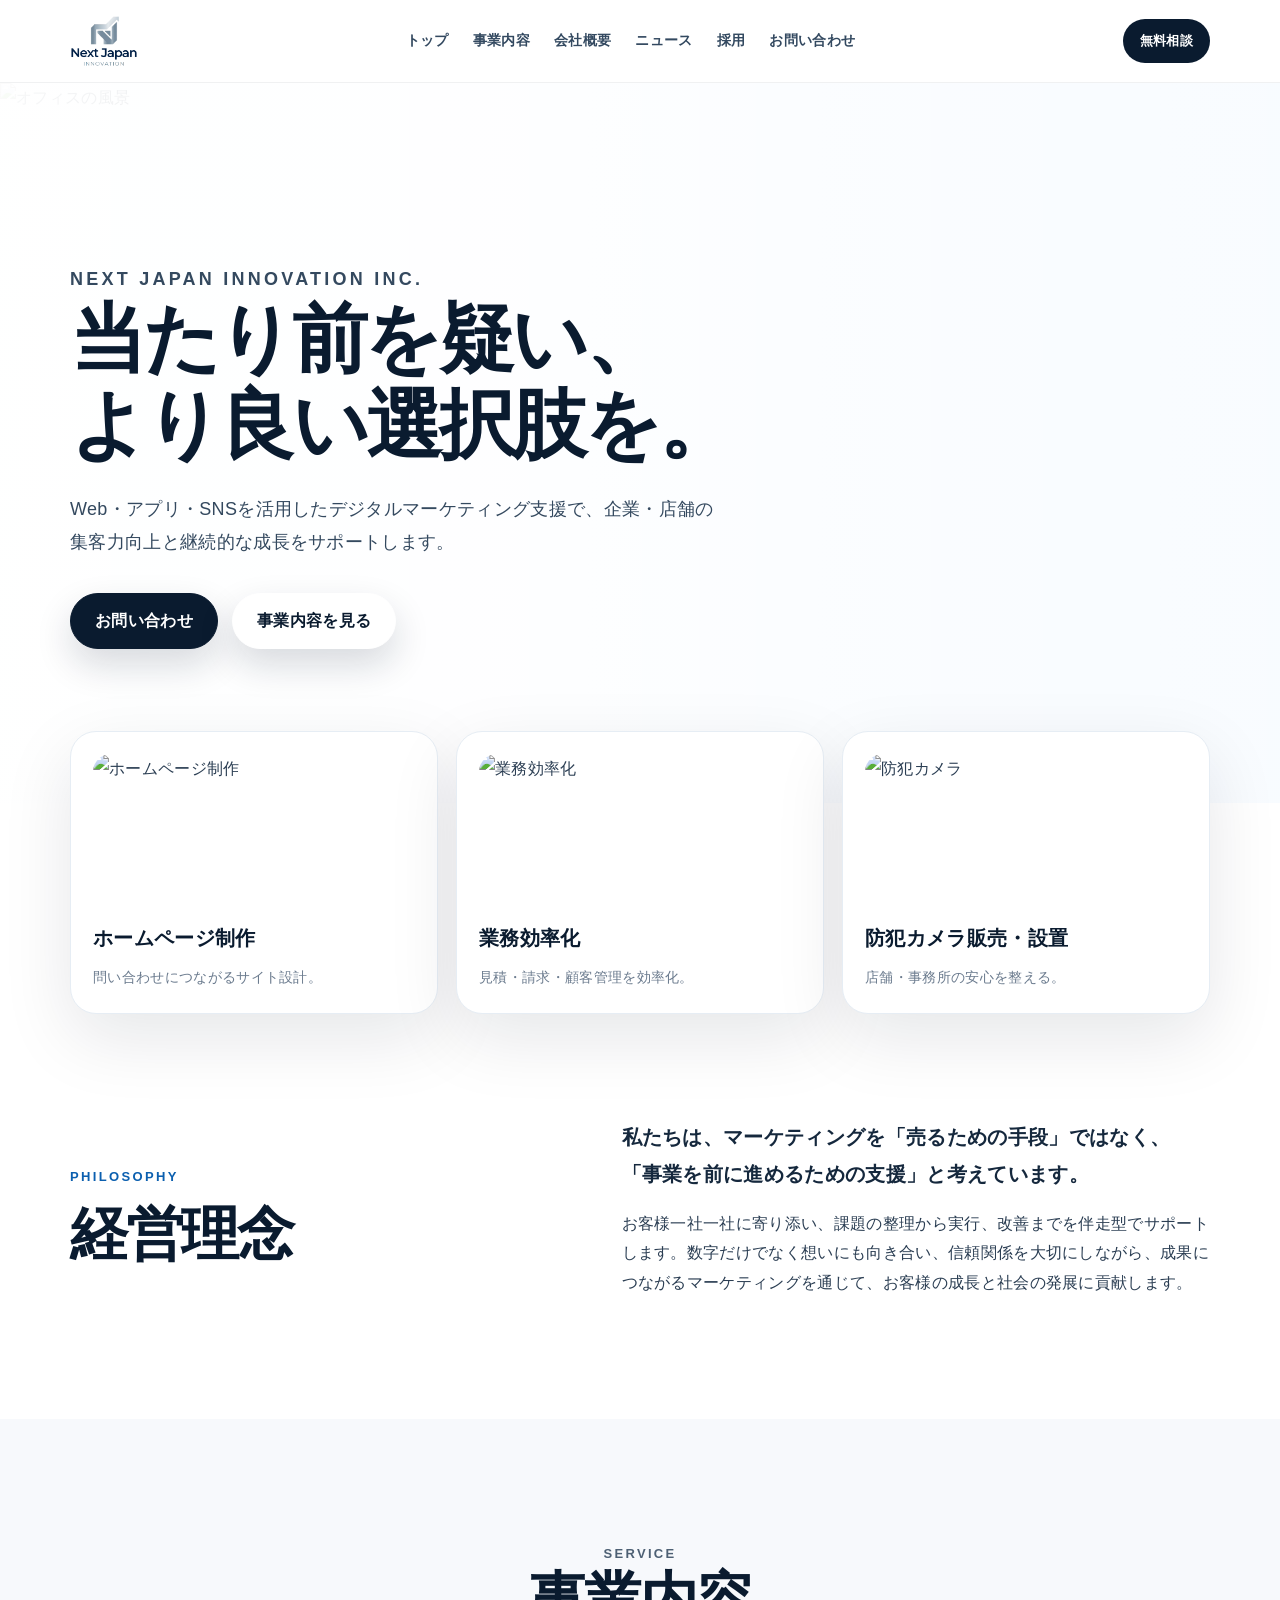
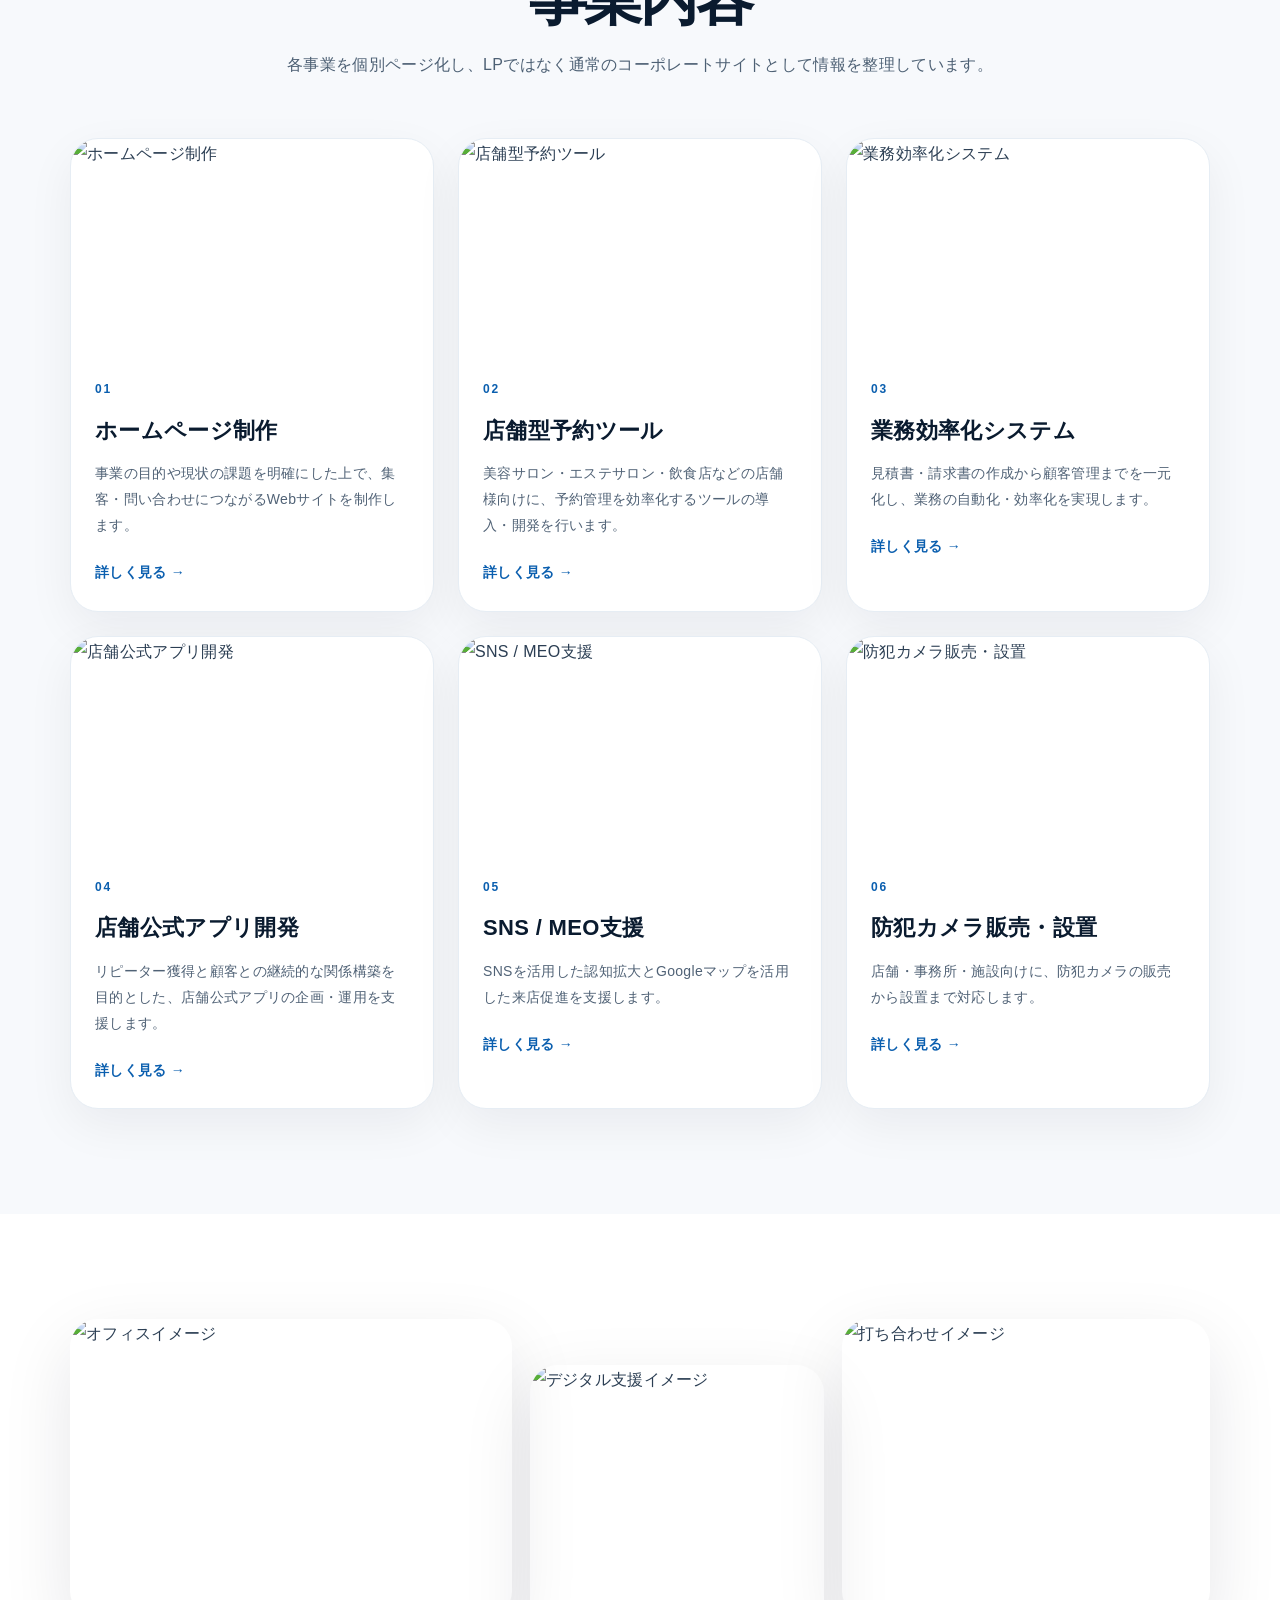
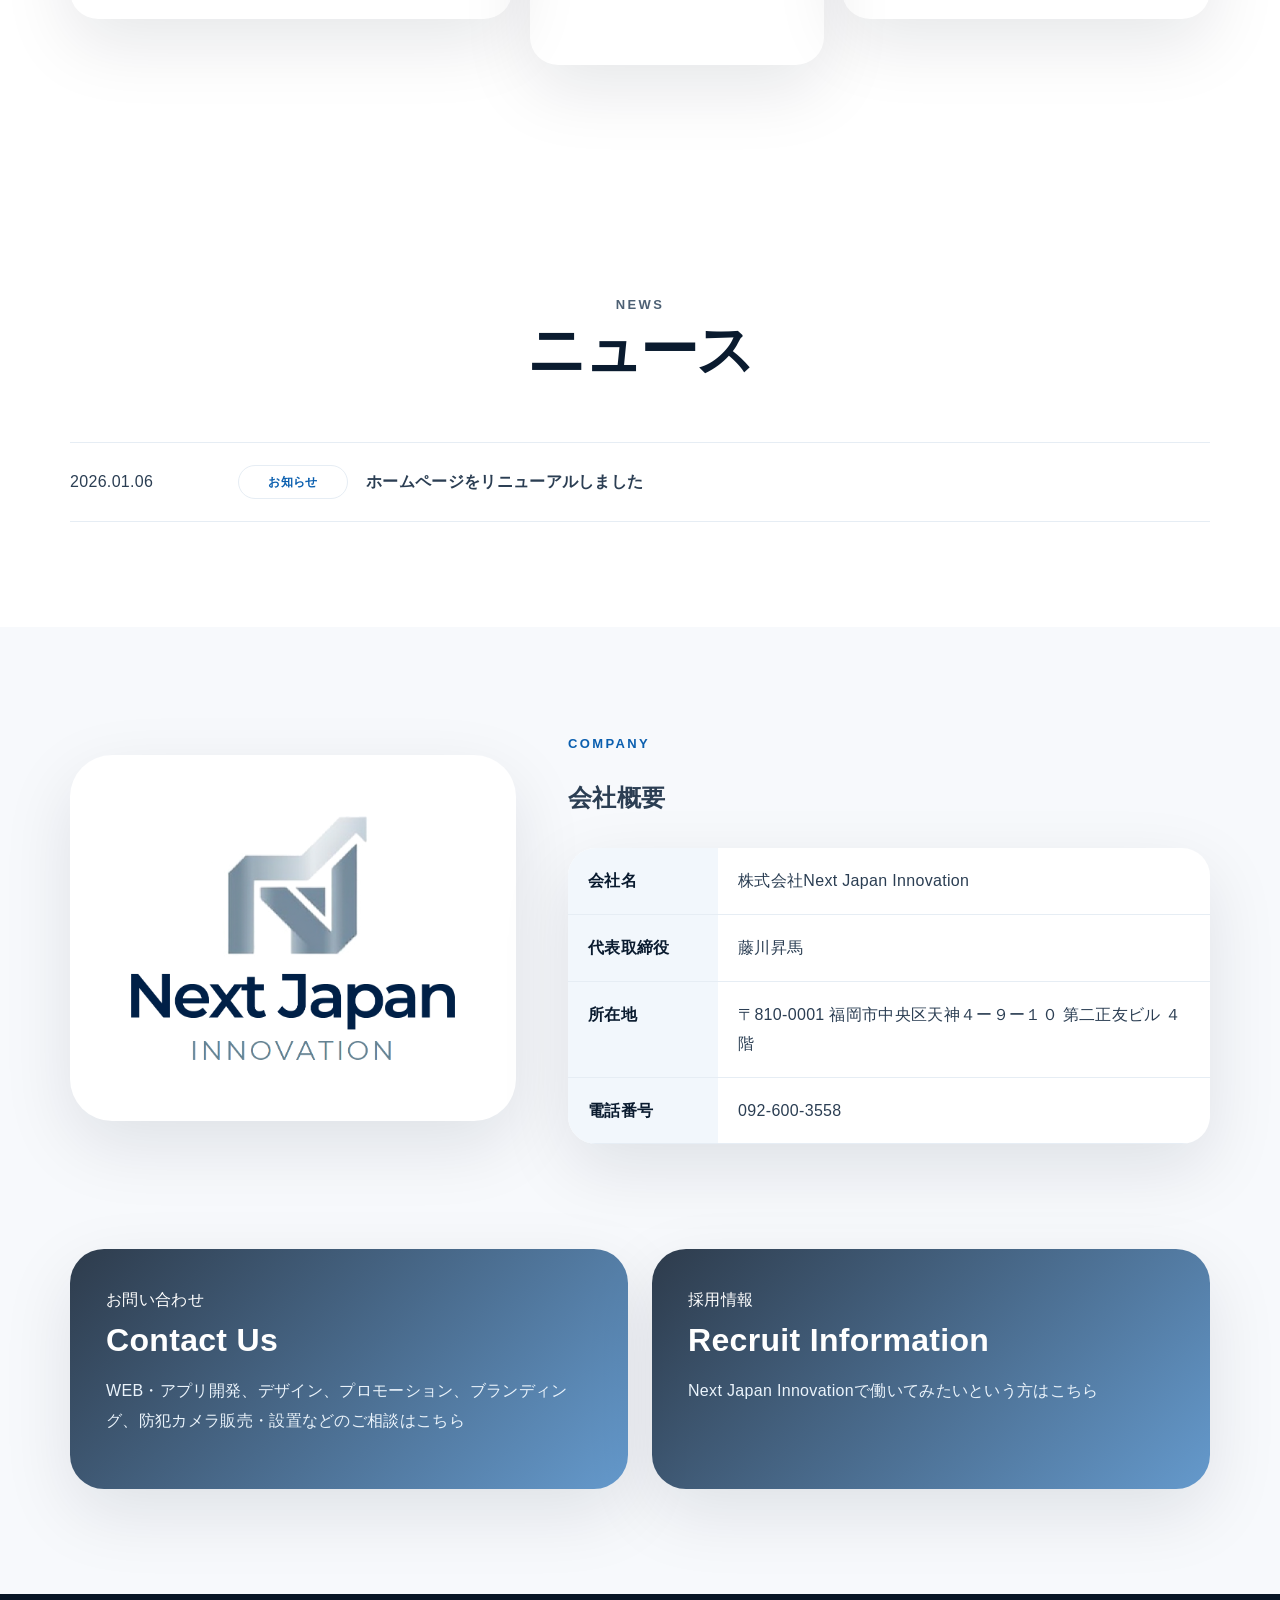
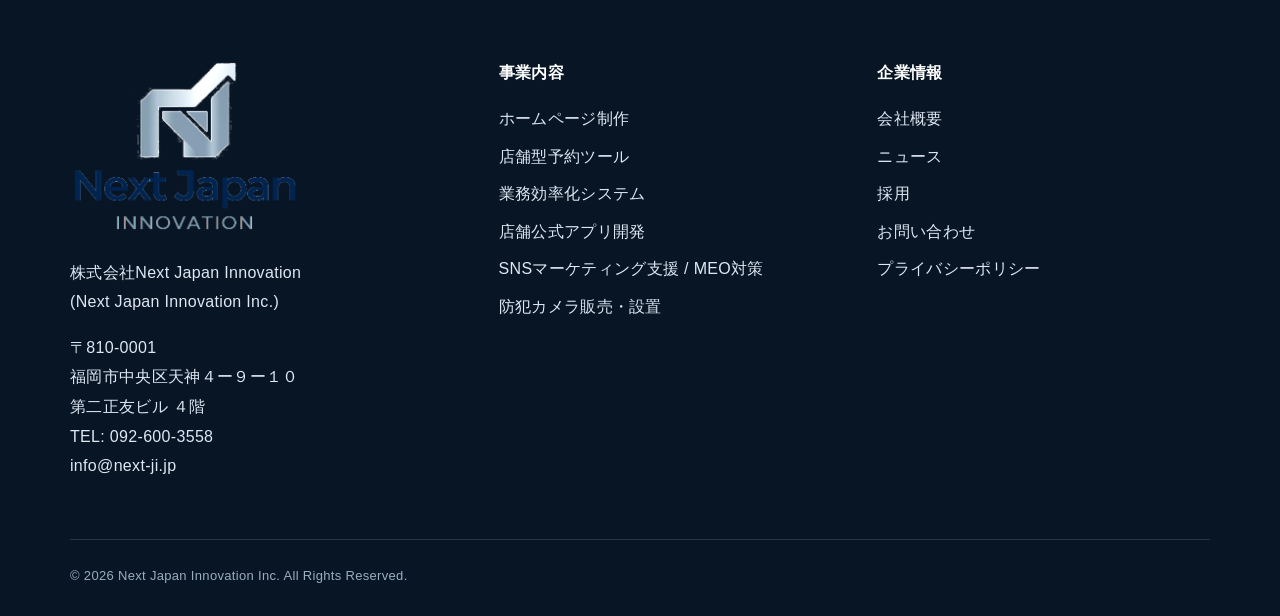
==== commit e0621cd8: "Add files via upload" ====
--- a/index.html
+++ b/index.html
@@ -4,214 +4,118 @@
   <meta charset="utf-8">
   <meta name="viewport" content="width=device-width, initial-scale=1">
   <title>株式会社Next Japan Innovation｜当たり前を疑い、より良い選択肢を。</title>
-  <meta name="description" content="株式会社Next Japan Innovationは、Web・アプリ・SNSを活用したデジタルマーケティング支援を通じて、企業・店舗の集客力向上と継続的な成長をサポートします。">
+  <meta name="description" content="株式会社Next Japan Innovationの公式サイト。">
   <link rel="stylesheet" href="assets/style.css">
 </head>
 <body>
 <div class="scroll-progress" aria-hidden="true"></div>
-
 <header class="site-header">
   <div class="container header-inner">
-    <a class="brand" href="index.html" aria-label="Next Japan Innovation">
-      <img src="assets/nextji-logo.png" alt="Next Japan Innovation">
-    </a>
+    <a class="brand" href="index.html"><img src="assets/nextji-logo.png" alt="Next Japan Innovation"></a>
     <nav class="global-nav">
-      <a href="index.html#philosophy">理念</a>
-      <a href="index.html#service">事業内容</a>
-      <a href="index.html#news">ニュース</a>
+      <a href="index.html">トップ</a>
+      <a href="services.html">事業内容</a>
       <a href="company.html">会社概要</a>
+      <a href="news.html">ニュース</a>
       <a href="recruit.html">採用</a>
       <a href="contact.html">お問い合わせ</a>
     </nav>
-    <button class="menu-btn" aria-label="メニュー">MENU</button>
+    <a class="header-contact" href="contact.html">無料相談</a>
+    <button class="menu-btn">MENU</button>
   </div>
 </header>
+<main>
 
-<main>
-  <section class="hero home-hero">
-    <div class="hero-visual">
-      <img src="https://www.next-ji.jp/images/philosophy-workspace.png" alt="オフィスの風景">
-      <div class="hero-shade"></div>
-      <div class="tech-lines" aria-hidden="true"><span></span><span></span><span></span></div>
+<section class="hero">
+  <div class="hero-bg"><img src="https://www.next-ji.jp/images/philosophy-workspace.png" alt="オフィスの風景"></div>
+  <div class="container hero-content reveal">
+    <p class="kicker">Next Japan Innovation Inc.</p>
+    <h1>当たり前を疑い、<br>より良い選択肢を。</h1>
+    <p>Web・アプリ・SNSを活用したデジタルマーケティング支援で、企業・店舗の集客力向上と継続的な成長をサポートします。</p>
+    <div class="hero-actions"><a class="btn" href="contact.html">お問い合わせ</a><a class="btn light" href="services.html">事業内容を見る</a></div>
+  </div>
+</section>
+
+<section class="quick-cards">
+  <div class="container quick-grid">
+    <a class="quick-card reveal" href="service-website.html"><img src="https://www.next-ji.jp/images/service-website.png" alt="ホームページ制作"><h3>ホームページ制作</h3><p>問い合わせにつながるサイト設計。</p></a>
+    <a class="quick-card reveal" href="service-system.html"><img src="https://www.next-ji.jp/images/service-system.png" alt="業務効率化"><h3>業務効率化</h3><p>見積・請求・顧客管理を効率化。</p></a>
+    <a class="quick-card reveal" href="service-camera.html"><img src="https://images.pexels.com/photos/1697214/pexels-photo-1697214.jpeg?auto=compress&cs=tinysrgb&w=1400" alt="防犯カメラ"><h3>防犯カメラ販売・設置</h3><p>店舗・事務所の安心を整える。</p></a>
+  </div>
+</section>
+
+<section class="section">
+  <div class="container two-column">
+    <div class="two-copy reveal"><p class="section-en">Philosophy</p><h2>経営理念</h2></div>
+    <div class="text-block reveal">
+      <p class="lead">私たちは、マーケティングを「売るための手段」ではなく、「事業を前に進めるための支援」と考えています。</p>
+      <p>お客様一社一社に寄り添い、課題の整理から実行、改善までを伴走型でサポートします。数字だけでなく想いにも向き合い、信頼関係を大切にしながら、成果につながるマーケティングを通じて、お客様の成長と社会の発展に貢献します。</p>
     </div>
-    <div class="container hero-content reveal">
-      <p class="hero-en">Next Japan Innovation Inc.</p>
-      <h1>当たり前を疑い、<br>より良い選択肢を。</h1>
-      <p class="hero-lead">Web・アプリ・SNSを活用したデジタルマーケティング支援で、企業・店舗の集客力向上と継続的な成長をサポートします。</p>
-      <div class="hero-buttons">
-        <a class="btn" href="contact.html">お問い合わせ</a>
-        <a class="btn btn-light" href="#service">事業内容を見る</a>
-      </div>
+  </div>
+</section>
+
+<section class="section light">
+  <div class="container">
+    <div class="section-head center reveal">
+      <p class="section-en">Service</p>
+      <h2>事業内容</h2>
+      <p>各事業を個別ページ化し、LPではなく通常のコーポレートサイトとして情報を整理しています。</p>
     </div>
-  </section>
+    <div class="service-grid"><article class="service-card reveal">
+  <img src="https://www.next-ji.jp/images/service-website.png" alt="ホームページ制作">
+  <div class="service-card-body"><span>01</span><h3>ホームページ制作</h3><p>事業の目的や現状の課題を明確にした上で、集客・問い合わせにつながるWebサイトを制作します。</p><a class="link-arrow" href="service-website.html">詳しく見る →</a></div>
+</article>
+<article class="service-card reveal">
+  <img src="https://www.next-ji.jp/images/service-reservation.png" alt="店舗型予約ツール">
+  <div class="service-card-body"><span>02</span><h3>店舗型予約ツール</h3><p>美容サロン・エステサロン・飲食店などの店舗様向けに、予約管理を効率化するツールの導入・開発を行います。</p><a class="link-arrow" href="service-reservation.html">詳しく見る →</a></div>
+</article>
+<article class="service-card reveal">
+  <img src="https://www.next-ji.jp/images/service-system.png" alt="業務効率化システム">
+  <div class="service-card-body"><span>03</span><h3>業務効率化システム</h3><p>見積書・請求書の作成から顧客管理までを一元化し、業務の自動化・効率化を実現します。</p><a class="link-arrow" href="service-system.html">詳しく見る →</a></div>
+</article>
+<article class="service-card reveal">
+  <img src="https://www.next-ji.jp/images/service-app.png" alt="店舗公式アプリ開発">
+  <div class="service-card-body"><span>04</span><h3>店舗公式アプリ開発</h3><p>リピーター獲得と顧客との継続的な関係構築を目的とした、店舗公式アプリの企画・運用を支援します。</p><a class="link-arrow" href="service-app.html">詳しく見る →</a></div>
+</article>
+<article class="service-card reveal">
+  <img src="https://www.next-ji.jp/images/service-sns.png" alt="SNS / MEO支援">
+  <div class="service-card-body"><span>05</span><h3>SNS / MEO支援</h3><p>SNSを活用した認知拡大とGoogleマップを活用した来店促進を支援します。</p><a class="link-arrow" href="service-sns-meo.html">詳しく見る →</a></div>
+</article>
+<article class="service-card reveal">
+  <img src="https://images.pexels.com/photos/1697214/pexels-photo-1697214.jpeg?auto=compress&cs=tinysrgb&w=1400" alt="防犯カメラ販売・設置">
+  <div class="service-card-body"><span>06</span><h3>防犯カメラ販売・設置</h3><p>店舗・事務所・施設向けに、防犯カメラの販売から設置まで対応します。</p><a class="link-arrow" href="service-camera.html">詳しく見る →</a></div>
+</article></div>
+  </div>
+</section>
 
-  <section id="philosophy" class="section philosophy-section">
-    <div class="container two-column">
-      <div class="section-copy reveal">
-        <p class="section-en">Philosophy</p>
-        <h2>経営理念</h2>
-      </div>
-      <div class="text-block reveal">
-        <p class="lead">私たちは、マーケティングを「売るための手段」ではなく、「事業を前に進めるための支援」と考えています。</p>
-        <p>お客様一社一社に寄り添い、課題の整理から実行、改善までを伴走型でサポートします。</p>
-        <p>数字だけでなく想いにも向き合い、信頼関係を大切にしながら、成果につながるマーケティングを通じて、お客様の成長と社会の発展に貢献します。</p>
-      </div>
-    </div>
-  </section>
+<section class="section">
+  <div class="container gallery-strip reveal">
+    <img src="https://images.unsplash.com/photo-1497366754035-f200968a6e72?auto=format&fit=crop&w=1400&q=80" alt="オフィスイメージ">
+    <img src="https://images.unsplash.com/photo-1516321318423-f06f85e504b3?auto=format&fit=crop&w=1400&q=80" alt="デジタル支援イメージ">
+    <img src="https://images.unsplash.com/photo-1552664730-d307ca884978?auto=format&fit=crop&w=1400&q=80" alt="打ち合わせイメージ">
+  </div>
+</section>
 
-  <section id="service" class="section service-section">
-    <div class="container">
-      <div class="section-center reveal">
-        <p class="section-en">Service</p>
-        <h2>事業内容</h2>
-        <p>Web・アプリ・SNSを活用したデジタルマーケティング支援を通じて、企業・店舗の集客力向上と継続的な成長をサポートします。単なる制作や運用代行にとどまらず、目的や課題を整理した上で、企画から制作、運用、改善までを一貫して行い、成果につながる施策を提供します。</p>
-      </div>
+<section class="section news-section">
+  <div class="container">
+    <div class="section-head center reveal"><p class="section-en">News</p><h2>ニュース</h2></div>
+    <div class="news-list reveal"><a class="news-item" href="news.html"><time>2026.01.06</time><span>お知らせ</span><strong>ホームページをリニューアルしました</strong></a></div>
+  </div>
+</section>
 
-      <div class="service-list">
-        <article class="service-row reveal">
-          <div class="service-image"><img src="https://www.next-ji.jp/images/service-website.png" alt="ホームページ制作"></div>
-          <div class="service-body">
-            <p class="service-no">01</p>
-            <h3>ホームページ制作</h3>
-            <p>事業の目的や現状の課題を明確にした上で、集客・問い合わせにつながるWebサイトを制作します。</p>
-            <p>デザイン性だけでなく、ユーザー視点での構成や導線設計を重視し、「分かりやすく、行動につながる」サイト構築を行います。</p>
-            <ul><li>コーポレート／サービス／採用サイト対応</li><li>スマートフォン最適化</li><li>更新・運用を見据えた設計</li></ul>
-          </div>
-        </article>
+<section class="section company-preview">
+  <div class="container company-grid">
+    <div class="company-logo-card reveal"><img src="assets/nextji-logo.png" alt="Next Japan Innovation"></div>
+    <div class="company-info reveal"><p class="section-en">Company</p><h2>会社概要</h2><dl><dt>会社名</dt><dd>株式会社Next Japan Innovation</dd><dt>代表取締役</dt><dd>藤川昇馬</dd><dt>所在地</dt><dd>〒810-0001 福岡市中央区天神４ー９ー１０ 第二正友ビル ４階</dd><dt>電話番号</dt><dd>092-600-3558</dd></dl></div>
+  </div>
+</section>
 
-        <article class="service-row reverse reveal">
-          <div class="service-image"><img src="https://www.next-ji.jp/images/service-reservation.png" alt="店舗型予約ツール"></div>
-          <div class="service-body">
-            <p class="service-no">02</p>
-            <h3>店舗型予約ツール</h3>
-            <p>美容サロン・エステサロン・飲食店などの店舗様向けに、予約管理を効率化するツールの導入・開発を行っております。</p>
-            <p>電話・SNS・WEBからの予約を一元管理でき、予約の取りこぼし防止や対応工数の削減を実現します。</p>
-            <p>電子カルテ機能を標準搭載し、顧客情報や施術履歴の管理も一括で行うことが可能です。</p>
-          </div>
-        </article>
+<section class="cta-cards"><div class="container cta-grid">
+  <a class="cta-card contact-card reveal" href="contact.html"><span>お問い合わせ</span><strong>Contact Us</strong><p>WEB・アプリ開発、デザイン、プロモーション、ブランディング、防犯カメラ販売・設置などのご相談はこちら</p></a>
+  <a class="cta-card recruit-card reveal" href="recruit.html"><span>採用情報</span><strong>Recruit Information</strong><p>Next Japan Innovationで働いてみたいという方はこちら</p></a>
+</div></section>
 
-        <article class="service-row reveal">
-          <div class="service-image"><img src="https://www.next-ji.jp/images/service-system.png" alt="業務効率化システム"></div>
-          <div class="service-body">
-            <p class="service-no">03</p>
-            <h3>業務効率化システム</h3>
-            <p>見積書・請求書の作成から顧客管理までを一元化し、業務の自動化・効率化を実現するシステムの導入・開発を行っております。</p>
-            <p>一社ごとの情報管理や履歴の蓄積が可能となり、手作業によるミスの削減や業務時間の短縮に繋がります。</p>
-          </div>
-        </article>
-
-        <article class="service-row reverse reveal">
-          <div class="service-image"><img src="https://www.next-ji.jp/images/service-app.png" alt="店舗公式アプリ開発"></div>
-          <div class="service-body">
-            <p class="service-no">04</p>
-            <h3>店舗公式アプリ開発</h3>
-            <p>リピーター獲得と顧客との継続的な関係構築を目的とした、店舗公式アプリの企画・運用を支援します。</p>
-            <p>来店後のフォローや再来店のきっかけづくりを強化し、安定した集客基盤の構築を目指します。</p>
-            <ul><li>クーポン・スタンプ機能</li><li>プッシュ通知配信</li><li>顧客管理・分析支援</li></ul>
-          </div>
-        </article>
-
-        <article class="service-row reveal">
-          <div class="service-image"><img src="https://www.next-ji.jp/images/service-sns.png" alt="SNSマーケティング支援"></div>
-          <div class="service-body">
-            <p class="service-no">05</p>
-            <h3>SNSマーケティング支援</h3>
-            <p>SNSを活用した認知拡大・集客・ブランディングを支援します。</p>
-            <p>アカウント運用と広告施策を組み合わせ、目的に応じた最適なSNS活用を行います。</p>
-            <ul><li>Instagram／X／TikTok対応</li><li>投稿企画・コンテンツ制作</li><li>広告配信・数値分析・改善</li></ul>
-          </div>
-        </article>
-
-        <article class="service-row reverse reveal">
-          <div class="service-image"><img src="https://www.next-ji.jp/images/service-consulting.png" alt="MEO対策"></div>
-          <div class="service-body">
-            <p class="service-no">06</p>
-            <h3>MEO対策</h3>
-            <p>Googleマップを活用したMEO対策により、地域での認知向上と来店促進を支援します。</p>
-            <p>店舗情報の最適化から口コミ対策までを行い、来店につながる導線を整えます。</p>
-            <ul><li>店舗情報最適化</li><li>口コミ対策</li><li>写真・投稿管理</li></ul>
-          </div>
-        </article>
-
-        <article class="service-row camera-row reveal">
-          <div class="service-image camera-image">
-            <img src="https://images.pexels.com/photos/1697214/pexels-photo-1697214.jpeg?auto=compress&amp;cs=tinysrgb&amp;w=1400" alt="防犯カメラ販売・設置">
-          </div>
-          <div class="service-body">
-            <p class="service-no">07</p>
-            <h3>防犯カメラ販売・設置</h3>
-            <p>店舗・事務所・施設向けに、防犯カメラの販売から設置まで対応します。</p>
-            <p>防犯対策だけでなく、トラブル抑止や店舗運営の安心につながる環境づくりを支援します。</p>
-            <ul><li>防犯カメラ機器の提案・販売</li><li>設置場所の確認・導入サポート</li><li>店舗・事務所向けセキュリティ対策</li></ul>
-          </div>
-        </article>
-      </div>
-
-      <div class="service-nav reveal">
-        <a href="#service">ホームページ制作</a>
-        <a href="#service">店舗型予約ツール</a>
-        <a href="#service">業務効率化システム</a>
-        <a href="#service">店舗公式アプリ開発</a>
-        <a href="#service">SNSマーケティング支援</a>
-        <a href="#service">MEO対策</a>
-        <a href="#service">防犯カメラ販売・設置</a>
-      </div>
-    </div>
-  </section>
-
-  <section id="news" class="section news-section">
-    <div class="container">
-      <div class="section-center reveal">
-        <p class="section-en">News</p>
-        <h2>ニュース</h2>
-      </div>
-      <div class="news-list reveal">
-        <a class="news-item" href="news.html">
-          <time>2026.01.06</time>
-          <span>お知らせ</span>
-          <strong>ホームページをリニューアルしました</strong>
-        </a>
-      </div>
-      <div class="center-button"><a class="btn btn-outline" href="news.html">すべてのニュースを見る</a></div>
-    </div>
-  </section>
-
-  <section class="section company-preview">
-    <div class="container company-grid">
-      <div class="company-logo-card reveal">
-        <img src="assets/nextji-logo.png" alt="Next Japan Innovation">
-      </div>
-      <div class="company-info reveal">
-        <p class="section-en">Company</p>
-        <h2>会社概要</h2>
-        <dl>
-          <dt>会社名</dt><dd>株式会社Next Japan Innovation</dd>
-          <dt>代表取締役</dt><dd>藤川昇馬</dd>
-          <dt>資本金</dt><dd>1,000万円</dd>
-          <dt>所在地</dt><dd>〒810-0001 福岡市中央区天神４ー９ー１０<br>第二正友ビル ４階</dd>
-          <dt>電話番号</dt><dd>092-600-3558</dd>
-          <dt>メールアドレス</dt><dd>info@next-ji.jp</dd>
-        </dl>
-      </div>
-    </div>
-  </section>
-
-  <section class="cta-cards">
-    <div class="container cta-grid">
-      <a class="cta-card contact-card reveal" href="contact.html">
-        <span>お問い合わせ</span>
-        <strong>Contact Us</strong>
-        <p>WEB・アプリ開発、デザイン、プロモーション、ブランディング、防犯カメラ販売・設置などのご依頼やご相談はこちら</p>
-      </a>
-      <a class="cta-card recruit-card reveal" href="recruit.html">
-        <span>採用情報</span>
-        <strong>Recruit Information</strong>
-        <p>新卒採用、キャリア採用、アルバイト採用など「Next Japan Innovationで働いてみたい」という方はこちら</p>
-      </a>
-    </div>
-  </section>
 </main>
-
 <footer class="footer">
   <div class="container footer-grid">
     <div>
@@ -222,22 +126,22 @@
     <div>
       <h4>事業内容</h4>
       <ul>
-        <li><a href="index.html#service">ホームページ制作</a></li>
-        <li><a href="index.html#service">店舗型予約ツール</a></li>
-        <li><a href="index.html#service">業務効率化システム</a></li>
-        <li><a href="index.html#service">店舗公式アプリ開発</a></li>
-        <li><a href="index.html#service">SNSマーケティング支援</a></li>
-        <li><a href="index.html#service">MEO対策</a></li>
-        <li><a href="index.html#service">防犯カメラ販売・設置</a></li>
+        <li><a href="service-website.html">ホームページ制作</a></li>
+        <li><a href="service-reservation.html">店舗型予約ツール</a></li>
+        <li><a href="service-system.html">業務効率化システム</a></li>
+        <li><a href="service-app.html">店舗公式アプリ開発</a></li>
+        <li><a href="service-sns-meo.html">SNSマーケティング支援 / MEO対策</a></li>
+        <li><a href="service-camera.html">防犯カメラ販売・設置</a></li>
       </ul>
     </div>
     <div>
       <h4>企業情報</h4>
       <ul>
-        <li><a href="index.html#philosophy">経営理念</a></li>
         <li><a href="company.html">会社概要</a></li>
-        <li><a href="news.html">お知らせ</a></li>
+        <li><a href="news.html">ニュース</a></li>
+        <li><a href="recruit.html">採用</a></li>
         <li><a href="contact.html">お問い合わせ</a></li>
+        <li><a href="privacy.html">プライバシーポリシー</a></li>
       </ul>
     </div>
   </div>
@@ -245,4 +149,4 @@
 </footer>
 <script src="assets/script.js"></script>
 </body>
-</html>
+</html>
--- a/assets/style.css
+++ b/assets/style.css
@@ -1,125 +1,133 @@
+
 :root{
-  --ink:#0c1b2c;
-  --text:#29394d;
-  --muted:#6a7889;
-  --blue:#0c5fa8;
+  --ink:#0a1b2f;
+  --navy:#07172a;
+  --blue:#0b5faf;
+  --sky:#eaf4fb;
   --light:#f7f9fc;
-  --line:#e7edf3;
+  --line:#e6edf4;
+  --text:#2b3e53;
+  --muted:#6b7b8e;
   --white:#fff;
-  --shadow:0 22px 70px rgba(12,27,44,.10);
+  --shadow:0 24px 70px rgba(7,23,42,.10);
+  --radius:28px;
 }
 *{box-sizing:border-box}
 html{scroll-behavior:smooth}
 body{margin:0;font-family:-apple-system,BlinkMacSystemFont,"Noto Sans JP","Hiragino Sans","Yu Gothic",Meiryo,sans-serif;color:var(--text);background:#fff;line-height:1.85;letter-spacing:.02em}
 a{color:inherit;text-decoration:none}
 img{display:block;max-width:100%}
-.container{width:min(1120px,calc(100% - 40px));margin:auto}
-.scroll-progress{position:fixed;top:0;left:0;height:3px;width:0;background:linear-gradient(90deg,#0c5fa8,#75c8ff);z-index:100}
-.site-header{position:sticky;top:0;z-index:90;background:rgba(255,255,255,.88);backdrop-filter:blur(18px);border-bottom:1px solid rgba(0,0,0,.04)}
-.header-inner{height:82px;display:flex;align-items:center;justify-content:space-between;gap:24px}
+.container{width:min(1140px,calc(100% - 40px));margin:auto}
+.scroll-progress{position:fixed;left:0;top:0;height:3px;width:0;background:linear-gradient(90deg,var(--blue),#7fd7ff);z-index:200}
+.site-header{position:sticky;top:0;z-index:100;background:rgba(255,255,255,.90);backdrop-filter:blur(18px);border-bottom:1px solid rgba(10,27,47,.06)}
+.header-inner{height:82px;display:flex;align-items:center;justify-content:space-between;gap:22px}
 .brand img{height:52px;width:auto}
-.global-nav{display:flex;align-items:center;gap:28px;font-size:14px;font-weight:700;color:#2b3d52}
-.global-nav a{position:relative}
-.global-nav a:after{content:"";position:absolute;left:0;bottom:-8px;width:100%;height:2px;background:#0c5fa8;transform:scaleX(0);transform-origin:left;transition:.25s}
+.global-nav{display:flex;align-items:center;gap:24px;font-size:14px;font-weight:800;color:#334960}
+.global-nav a{position:relative;padding:8px 0}
+.global-nav a:after{content:"";position:absolute;left:0;right:0;bottom:-5px;height:2px;background:var(--blue);transform:scaleX(0);transform-origin:left;transition:.25s}
 .global-nav a:hover:after{transform:scaleX(1)}
-.menu-btn{display:none;border:1px solid var(--line);background:#fff;border-radius:999px;padding:9px 14px;font-weight:800}
-.hero{position:relative;min-height:720px;overflow:hidden}
-.hero-visual{position:absolute;inset:0}
-.hero-visual img{width:100%;height:100%;object-fit:cover;filter:saturate(.95) contrast(1.02)}
-.hero-shade{position:absolute;inset:0;background:linear-gradient(90deg,rgba(255,255,255,.94) 0%,rgba(255,255,255,.78) 38%,rgba(255,255,255,.25) 72%,rgba(255,255,255,.08) 100%)}
-.tech-lines{position:absolute;inset:0;pointer-events:none;opacity:.32}
-.tech-lines span{position:absolute;height:1px;width:42%;background:linear-gradient(90deg,transparent,#0c5fa8,transparent);animation:scanX 6s linear infinite}
-.tech-lines span:nth-child(1){top:22%;left:-20%}
-.tech-lines span:nth-child(2){top:54%;left:-30%;animation-delay:-2s}
-.tech-lines span:nth-child(3){top:77%;left:-24%;animation-delay:-4s}
-.hero-content{position:relative;z-index:2;padding:165px 0 110px}
-.hero-en,.section-en{margin:0 0 14px;color:#0c5fa8;font-size:13px;font-weight:900;letter-spacing:.18em;text-transform:uppercase}
-.hero h1{margin:0;color:var(--ink);font-size:clamp(42px,6.6vw,78px);line-height:1.12;letter-spacing:-.045em}
-.hero-lead{max-width:620px;margin:28px 0 0;color:#37485c;font-size:18px}
-.hero-buttons{display:flex;gap:14px;flex-wrap:wrap;margin-top:34px}
-.btn{display:inline-flex;align-items:center;justify-content:center;min-height:50px;padding:12px 24px;border-radius:999px;background:#0c1b2c;color:#fff;font-weight:800;border:1px solid #0c1b2c;transition:.25s;box-shadow:0 14px 35px rgba(12,27,44,.16)}
-.btn:hover{transform:translateY(-2px);box-shadow:0 18px 45px rgba(12,27,44,.22)}
-.btn-light{background:#fff;color:#0c1b2c;border-color:#fff}
-.btn-outline{background:#fff;color:#0c1b2c;border-color:var(--line);box-shadow:none}
+.header-contact{padding:10px 17px;border-radius:999px;background:var(--ink);color:#fff;font-size:13px;font-weight:800}
+.menu-btn{display:none;border:1px solid var(--line);background:#fff;border-radius:999px;padding:9px 14px;font-weight:900}
+.hero{position:relative;min-height:720px;overflow:hidden;display:flex;align-items:center;background:#f7fbff}
+.hero-bg{position:absolute;inset:0}
+.hero-bg img{width:100%;height:100%;object-fit:cover;filter:saturate(.92) contrast(1.02)}
+.hero-bg:after{content:"";position:absolute;inset:0;background:linear-gradient(90deg,rgba(255,255,255,.96) 0%,rgba(255,255,255,.86) 38%,rgba(255,255,255,.38) 72%,rgba(255,255,255,.18) 100%)}
+.hero-content{position:relative;z-index:2;padding:110px 0}
+.kicker,.section-en{margin:0 0 12px;color:var(--blue);font-size:13px;font-weight:900;letter-spacing:.18em;text-transform:uppercase}
+.hero h1{margin:0;color:var(--ink);font-size:clamp(42px,6vw,76px);line-height:1.12;letter-spacing:-.045em}
+.hero p{max-width:650px;margin:26px 0 0;font-size:18px;color:#34495f}
+.hero-actions{display:flex;flex-wrap:wrap;gap:14px;margin-top:34px}
+.btn{display:inline-flex;align-items:center;justify-content:center;min-height:50px;padding:12px 24px;border-radius:999px;background:var(--ink);color:#fff;font-weight:900;border:1px solid var(--ink);box-shadow:0 16px 36px rgba(10,27,47,.16);transition:.25s}
+.btn:hover{transform:translateY(-2px);box-shadow:0 20px 46px rgba(10,27,47,.23)}
+.btn.light{background:#fff;color:var(--ink);border-color:#fff}
+.btn.outline{background:#fff;color:var(--ink);border-color:var(--line);box-shadow:none}
+.quick-cards{position:relative;margin-top:-72px;z-index:3}
+.quick-grid{display:grid;grid-template-columns:repeat(3,1fr);gap:18px}
+.quick-card{background:#fff;border:1px solid var(--line);border-radius:26px;padding:22px;box-shadow:var(--shadow)}
+.quick-card img{width:100%;height:150px;object-fit:cover;border-radius:18px;margin-bottom:16px}
+.quick-card h3{margin:0 0 8px;color:var(--ink);font-size:20px}
+.quick-card p{margin:0;color:var(--muted);font-size:14px}
 .section{padding:105px 0}
-.philosophy-section{background:#fff}
-.two-column{display:grid;grid-template-columns:.86fr 1.14fr;gap:72px;align-items:start}
-.section-copy h2,.section-center h2,.company-info h2{margin:0;color:var(--ink);font-size:clamp(34px,4.8vw,58px);line-height:1.15;letter-spacing:-.04em}
-.text-block{font-size:16px;color:#34475b}
-.text-block .lead{font-size:20px;color:#18283b;font-weight:700;line-height:1.75}
-.service-section{background:var(--light)}
-.section-center{text-align:center;max-width:820px;margin:0 auto 68px}
-.section-center p{margin:20px auto 0;color:#4b5c70}
-.service-list{display:grid;gap:80px}
-.service-row{display:grid;grid-template-columns:1fr 1fr;gap:56px;align-items:center}
-.service-row.reverse .service-image{order:2}
-.service-image{position:relative;border-radius:0 72px 0 72px;overflow:hidden;box-shadow:var(--shadow);background:#ddd}
-.service-image:after{content:"";position:absolute;inset:0;border:1px solid rgba(255,255,255,.55);pointer-events:none}
-.service-image img{width:100%;height:390px;object-fit:cover;transition:transform .65s ease}
-.service-row:hover .service-image img{transform:scale(1.045)}
-.camera-image img{filter:saturate(1.05) contrast(1.05)}
-.service-no{margin:0 0 10px;color:#0c5fa8;font-size:13px;font-weight:900;letter-spacing:.18em}
-.service-body h3{margin:0 0 20px;color:var(--ink);font-size:34px;line-height:1.25}
-.service-body p{margin:0 0 14px;color:#405267}
-.service-body ul{display:flex;gap:8px;flex-wrap:wrap;list-style:none;padding:0;margin:20px 0 0}
-.service-body li{padding:8px 12px;border:1px solid var(--line);border-radius:999px;background:#fff;font-size:13px;color:#38506a}
-.service-nav{display:flex;gap:10px;flex-wrap:wrap;justify-content:center;margin-top:64px}
-.service-nav a{padding:10px 14px;background:#fff;border:1px solid var(--line);border-radius:999px;font-size:13px;font-weight:700;color:#3a4c61}
-.news-section{background:#fff}
+.section.light{background:var(--light)}
+.section-head{display:flex;justify-content:space-between;align-items:end;gap:28px;margin-bottom:46px}
+.section-head.center{display:block;text-align:center;max-width:850px;margin:0 auto 58px}
+.section-head h2,.page-title h1,.two-copy h2{margin:0;color:var(--ink);font-size:clamp(34px,4.7vw,58px);line-height:1.15;letter-spacing:-.04em}
+.section-head p,.page-title p{margin:18px 0 0;color:#4d6074}
+.two-column{display:grid;grid-template-columns:.9fr 1.1fr;gap:70px;align-items:center}
+.text-block .lead{font-size:20px;color:#15283d;font-weight:700}
+.text-block p{margin:0 0 16px}
+.photo-frame{border-radius:0 70px 0 70px;overflow:hidden;box-shadow:var(--shadow)}
+.photo-frame img{width:100%;height:460px;object-fit:cover}
+.service-grid{display:grid;grid-template-columns:repeat(3,1fr);gap:24px}
+.service-card{display:flex;flex-direction:column;min-height:100%;background:#fff;border:1px solid var(--line);border-radius:28px;overflow:hidden;box-shadow:0 16px 48px rgba(7,23,42,.06);transition:.25s}
+.service-card:hover{transform:translateY(-5px);box-shadow:var(--shadow)}
+.service-card img{width:100%;height:210px;object-fit:cover}
+.service-card-body{padding:24px}
+.service-card-body span{font-size:12px;font-weight:900;letter-spacing:.16em;color:var(--blue)}
+.service-card-body h3{margin:8px 0 10px;color:var(--ink);font-size:22px}
+.service-card-body p{margin:0 0 18px;color:#506276;font-size:14px}
+.link-arrow{margin-top:auto;display:inline-flex;color:var(--blue);font-weight:900;font-size:14px}
+.gallery-strip{display:grid;grid-template-columns:1.2fr .8fr 1fr;gap:18px}
+.gallery-strip img{width:100%;height:300px;object-fit:cover;border-radius:28px;box-shadow:var(--shadow)}
+.gallery-strip img:nth-child(2){margin-top:46px}
 .news-list{border-top:1px solid var(--line);border-bottom:1px solid var(--line)}
 .news-item{display:grid;grid-template-columns:150px 110px 1fr;gap:18px;padding:22px 0;align-items:center}
-.news-item span{display:inline-flex;justify-content:center;padding:5px 12px;border-radius:999px;border:1px solid var(--line);font-size:12px;color:#0c5fa8;font-weight:800}
-.center-button{text-align:center;margin-top:34px}
+.news-item span{display:inline-flex;justify-content:center;padding:5px 12px;border-radius:999px;border:1px solid var(--line);font-size:12px;color:var(--blue);font-weight:800}
 .company-preview{background:var(--light)}
-.company-grid{display:grid;grid-template-columns:.8fr 1.2fr;gap:52px;align-items:center}
+.company-grid{display:grid;grid-template-columns:.82fr 1.18fr;gap:52px;align-items:center}
 .company-logo-card{background:#fff;border-radius:42px;padding:54px;box-shadow:var(--shadow)}
-.company-info dl{display:grid;grid-template-columns:150px 1fr;gap:0;margin:32px 0 0;background:#fff;border-radius:28px;overflow:hidden;box-shadow:var(--shadow)}
+.company-info dl{display:grid;grid-template-columns:150px 1fr;gap:0;margin:28px 0 0;background:#fff;border-radius:28px;overflow:hidden;box-shadow:var(--shadow)}
 .company-info dt,.company-info dd{margin:0;padding:18px 20px;border-bottom:1px solid var(--line)}
-.company-info dt{background:#f3f7fb;font-weight:800;color:var(--ink)}
-.cta-cards{padding:0 0 100px;background:var(--light)}
+.company-info dt{background:#f2f7fc;font-weight:900;color:var(--ink)}
+.cta-cards{padding:0 0 105px;background:var(--light)}
 .cta-grid{display:grid;grid-template-columns:1fr 1fr;gap:24px}
-.cta-card{position:relative;display:block;min-height:220px;padding:34px;border-radius:32px;color:#fff;overflow:hidden;box-shadow:var(--shadow)}
-.cta-card:before{content:"";position:absolute;inset:0;background:linear-gradient(135deg,rgba(12,27,44,.82),rgba(12,95,168,.68));z-index:1}
-.contact-card{background:url('https://www.next-ji.jp/images/service-analytics.png') center/cover}
-.recruit-card{background:url('https://www.next-ji.jp/images/service-consulting.png') center/cover}
-.cta-card span,.cta-card strong,.cta-card p{position:relative;z-index:2}
-.cta-card span{font-size:14px;font-weight:800}
-.cta-card strong{display:block;margin-top:8px;font-size:31px;line-height:1.1}
-.cta-card p{max-width:460px;margin:18px 0 0;color:#e9f1f9}
+.cta-card{position:relative;display:block;min-height:240px;padding:36px;border-radius:34px;color:#fff;overflow:hidden;box-shadow:var(--shadow)}
+.cta-card:before{content:"";position:absolute;inset:0;background:linear-gradient(135deg,rgba(7,23,42,.84),rgba(11,95,175,.62));z-index:1}
+.cta-card > *{position:relative;z-index:2}
+.cta-card strong{display:block;margin-top:8px;font-size:32px;line-height:1.1}
+.cta-card p{max-width:480px;margin:18px 0 0;color:#eaf3fb}
+.contact-card{background:url('https://images.unsplash.com/photo-1497366754035-f200968a6e72?auto=format&fit=crop&w=1200&q=80') center/cover}
+.recruit-card{background:url('https://images.unsplash.com/photo-1552664730-d307ca884978?auto=format&fit=crop&w=1200&q=80') center/cover}
+.page-hero{position:relative;min-height:380px;display:flex;align-items:end;background:var(--navy);overflow:hidden}
+.page-hero img{position:absolute;inset:0;width:100%;height:100%;object-fit:cover;opacity:.36}
+.page-hero:after{content:"";position:absolute;inset:0;background:linear-gradient(90deg,rgba(7,23,42,.92),rgba(7,23,42,.45))}
+.page-title{position:relative;z-index:2;padding:110px 0 76px;color:#fff}
+.page-title h1,.page-title p,.page-title .section-en{color:#fff}
+.detail-layout{display:grid;grid-template-columns:.95fr 1.05fr;gap:54px;align-items:start}
+.detail-photo-grid{display:grid;gap:18px}
+.detail-photo-grid img{width:100%;height:250px;object-fit:cover;border-radius:28px;box-shadow:var(--shadow)}
+.detail-box{background:#fff;border:1px solid var(--line);border-radius:30px;padding:34px;box-shadow:var(--shadow)}
+.detail-box h2{margin:0 0 18px;color:var(--ink);font-size:34px;line-height:1.25}
+.detail-box ul{display:grid;gap:10px;margin:24px 0 0;padding-left:20px}
+.form{display:grid;gap:16px}
+.form input,.form textarea,.form select{width:100%;padding:14px 16px;border:1px solid var(--line);border-radius:14px;background:#fff}
+.form textarea{min-height:160px}
 .footer{background:#081525;color:#dfe8f2;padding:64px 0 28px}
 .footer-grid{display:grid;grid-template-columns:1.15fr 1fr 1fr;gap:46px}
 .footer-logo{width:230px;margin-bottom:24px;filter:brightness(1.14)}
 .footer h4{margin:0 0 16px;color:#fff}
 .footer ul{list-style:none;padding:0;margin:0;display:grid;gap:8px}
 .footer a{color:#dfe8f2}
-.copyright{max-width:1120px;margin:42px auto 0;padding-top:24px;border-top:1px solid rgba(255,255,255,.14);font-size:13px;color:#9badbf;width:min(1120px,calc(100% - 40px))}
+.copyright{max-width:1140px;margin:42px auto 0;padding-top:24px;border-top:1px solid rgba(255,255,255,.14);font-size:13px;color:#9badbf;width:min(1140px,calc(100% - 40px))}
 .reveal{opacity:0;transform:translateY(28px);transition:opacity .75s ease,transform .75s ease}
 .reveal.in{opacity:1;transform:none}
-@keyframes scanX{0%{transform:translateX(0)}100%{transform:translateX(360%)}}
 @media(max-width:980px){
   .global-nav{display:none;position:absolute;left:20px;right:20px;top:82px;flex-direction:column;align-items:flex-start;background:#fff;border:1px solid var(--line);border-radius:22px;padding:20px;box-shadow:var(--shadow)}
   .global-nav.open{display:flex}
-  .menu-btn{display:block}
-  .hero{min-height:650px}
-  .hero-shade{background:linear-gradient(180deg,rgba(255,255,255,.96),rgba(255,255,255,.62))}
-  .two-column,.service-row,.company-grid,.cta-grid,.footer-grid{grid-template-columns:1fr}
-  .service-row.reverse .service-image{order:0}
-  .company-info dl{grid-template-columns:1fr}
-  .company-info dt{border-bottom:0}
+  .header-contact{display:none}.menu-btn{display:block}
+  .hero{min-height:640px}
+  .hero-bg:after{background:linear-gradient(180deg,rgba(255,255,255,.96),rgba(255,255,255,.66))}
+  .quick-grid,.service-grid,.two-column,.company-grid,.cta-grid,.detail-layout,.footer-grid{grid-template-columns:1fr}
+  .section-head{display:block}
+  .gallery-strip{grid-template-columns:1fr}.gallery-strip img:nth-child(2){margin-top:0}
+  .company-info dl{grid-template-columns:1fr}.company-info dt{border-bottom:0}
 }
 @media(max-width:560px){
-  .container{width:min(100% - 28px,1120px)}
-  .header-inner{height:74px}
-  .brand img{height:43px}
-  .global-nav{top:74px}
-  .hero-content{padding:128px 0 84px}
-  .hero h1{font-size:42px}
-  .hero-lead{font-size:16px}
-  .section{padding:78px 0}
-  .service-list{gap:54px}
-  .service-image{border-radius:0 44px 0 44px}
-  .service-image img{height:270px}
-  .service-body h3{font-size:28px}
+  .container{width:min(100% - 28px,1140px)}
+  .header-inner{height:74px}.brand img{height:43px}.global-nav{top:74px}
+  .hero h1{font-size:41px}.hero p{font-size:16px}
+  .section{padding:78px 0}.quick-cards{margin-top:-40px}
+  .service-card img,.gallery-strip img{height:230px}
+  .photo-frame{border-radius:0 46px 0 46px}.photo-frame img{height:320px}
   .news-item{grid-template-columns:1fr;gap:8px}
-  .company-logo-card{padding:32px}
 }
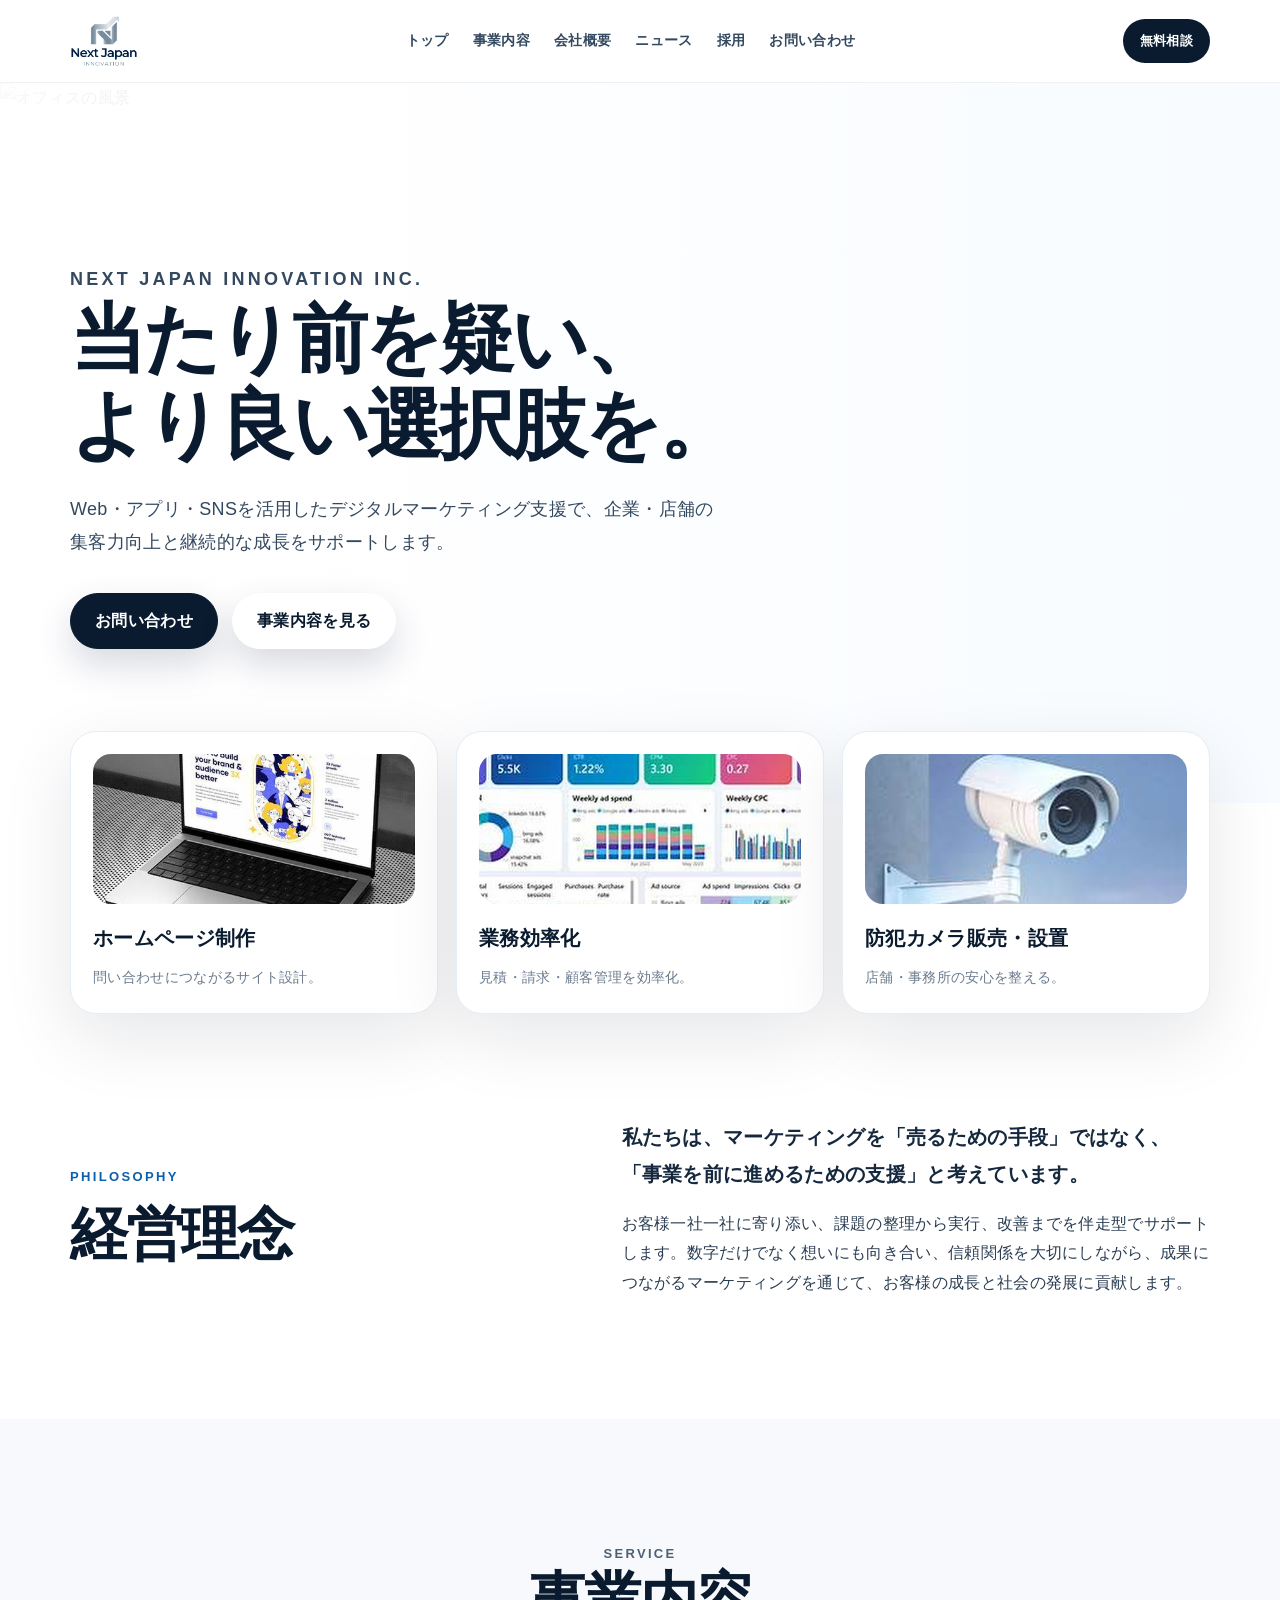
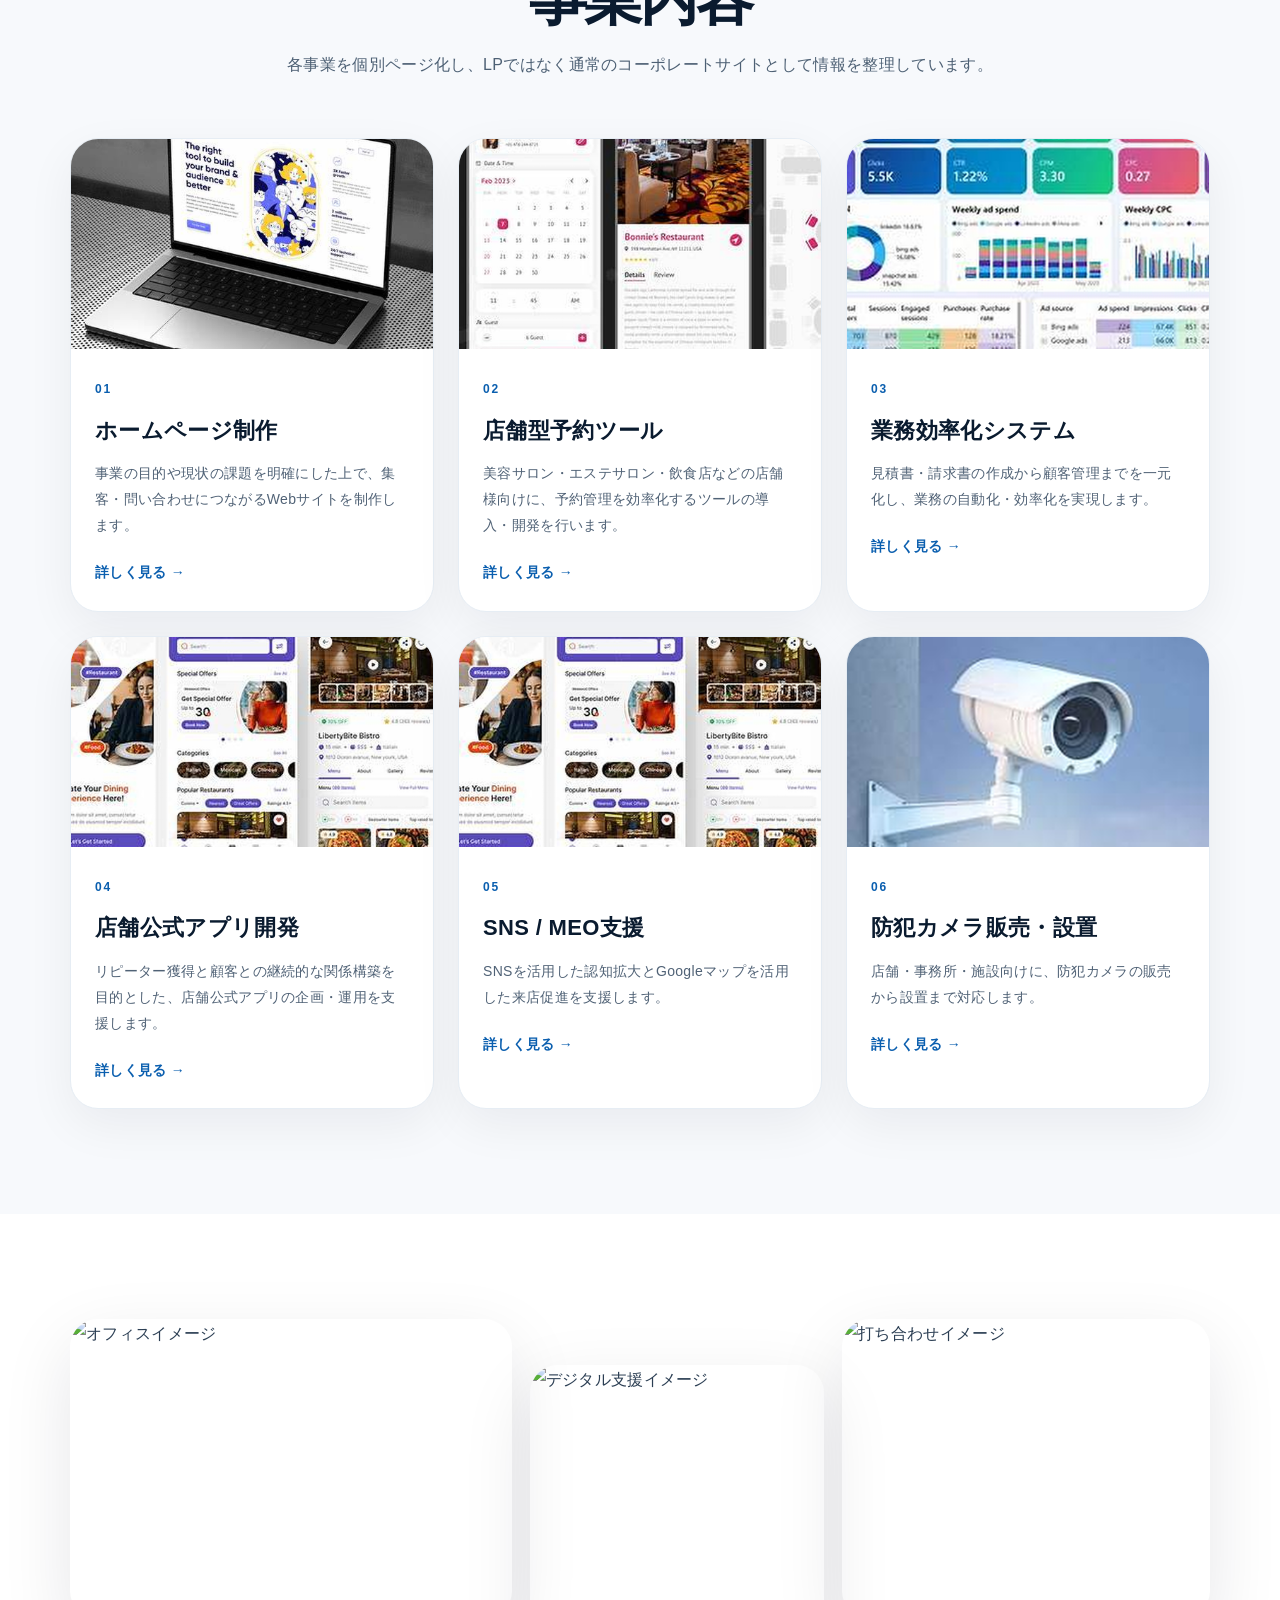
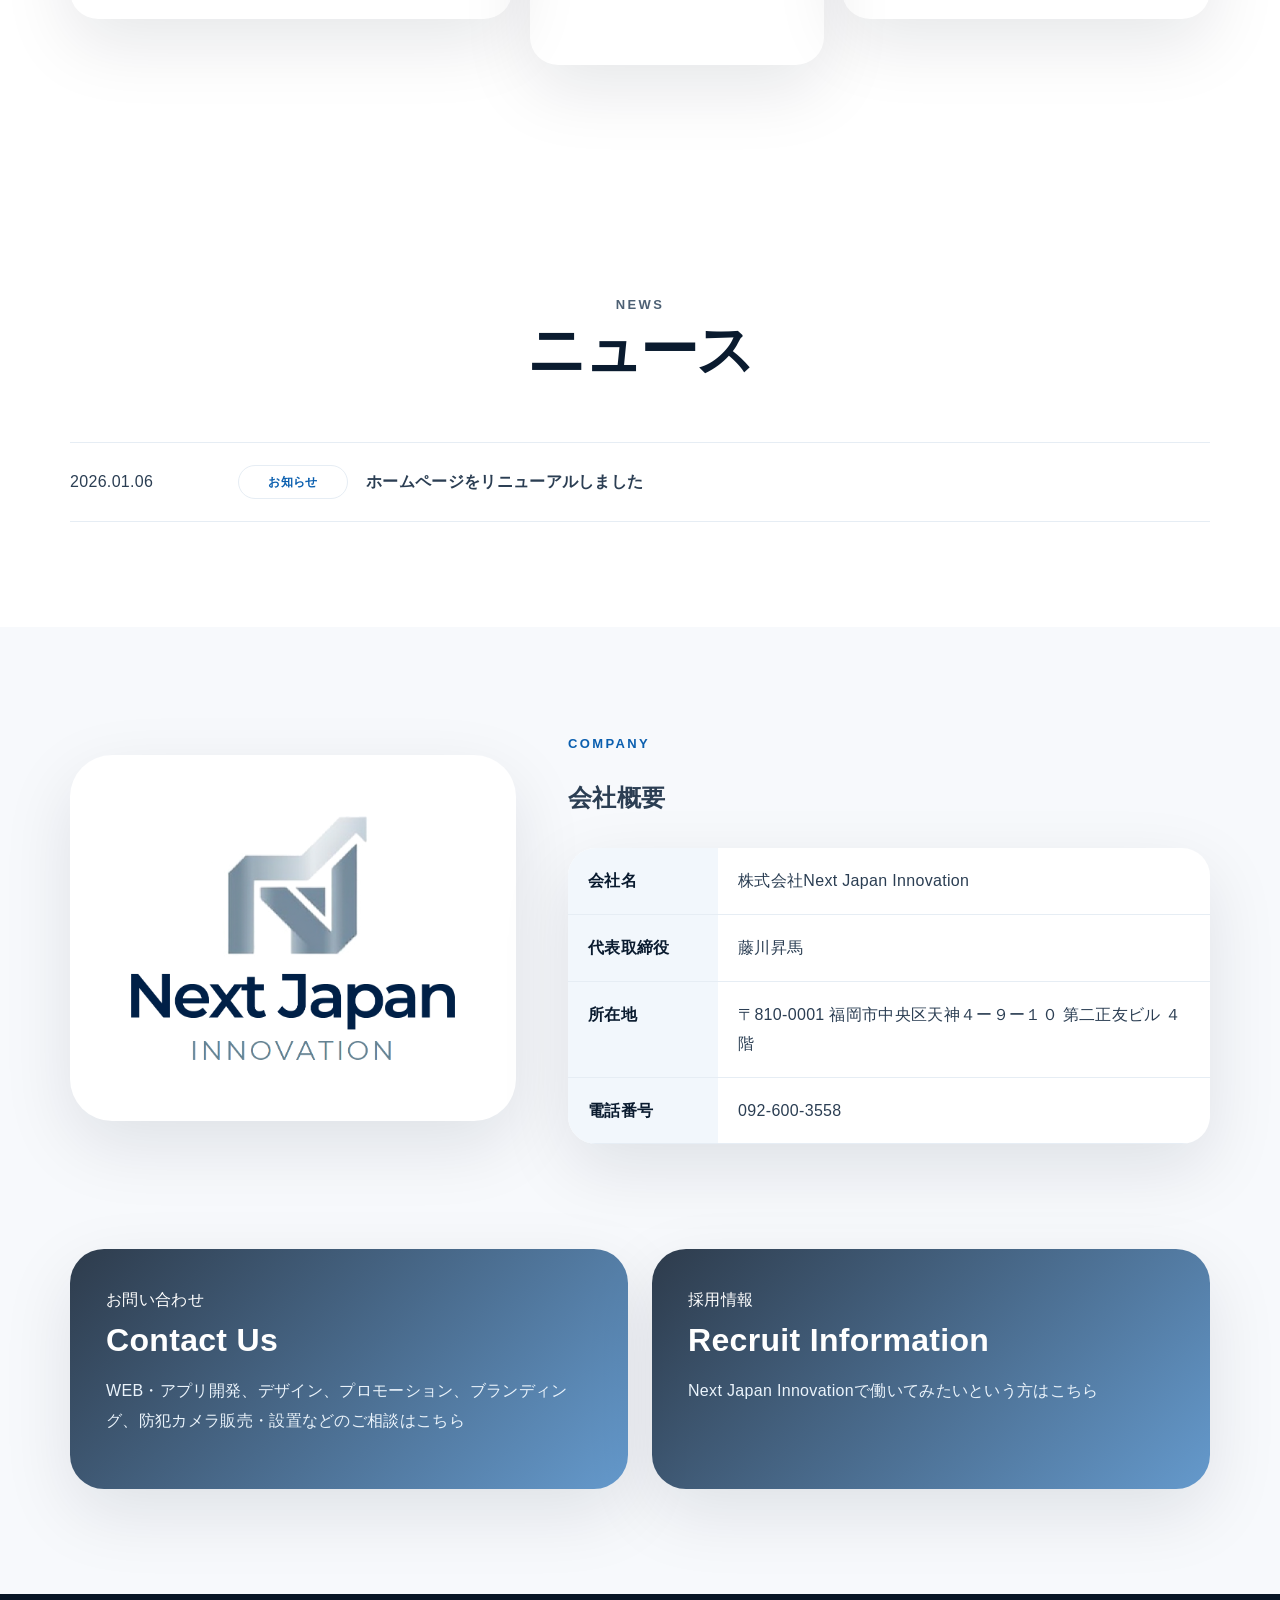
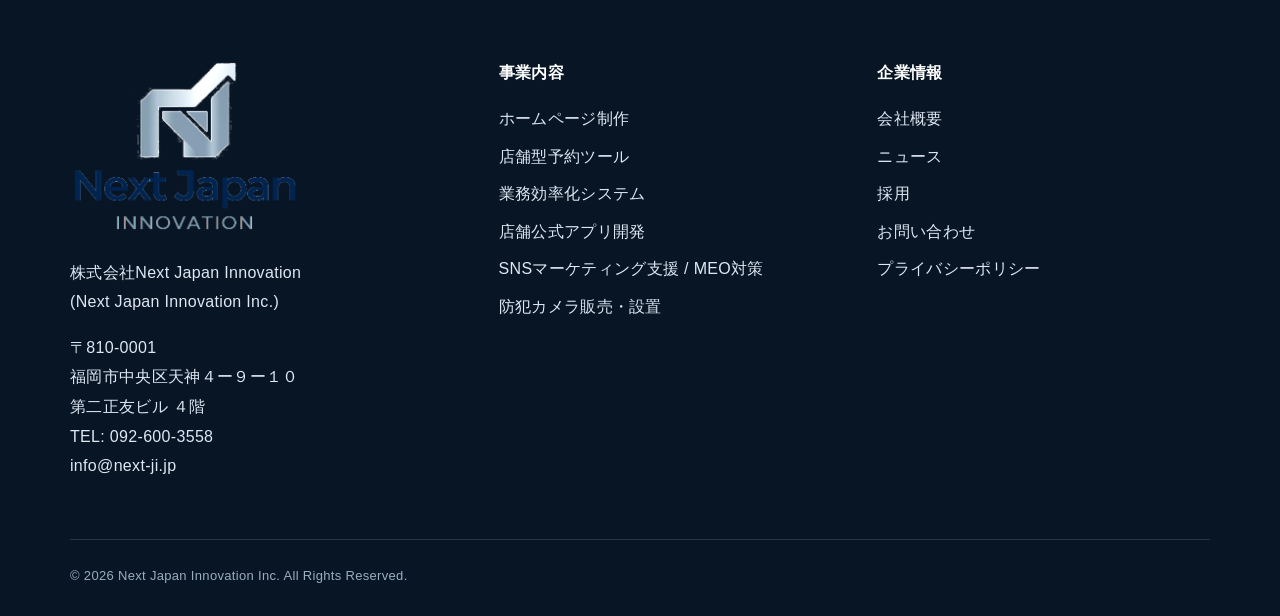
==== commit c09a8315: "Add files via upload" ====
--- a/index.html
+++ b/index.html
@@ -38,9 +38,9 @@
 
 <section class="quick-cards">
   <div class="container quick-grid">
-    <a class="quick-card reveal" href="service-website.html"><img src="https://www.next-ji.jp/images/service-website.png" alt="ホームページ制作"><h3>ホームページ制作</h3><p>問い合わせにつながるサイト設計。</p></a>
-    <a class="quick-card reveal" href="service-system.html"><img src="https://www.next-ji.jp/images/service-system.png" alt="業務効率化"><h3>業務効率化</h3><p>見積・請求・顧客管理を効率化。</p></a>
-    <a class="quick-card reveal" href="service-camera.html"><img src="https://images.pexels.com/photos/1697214/pexels-photo-1697214.jpeg?auto=compress&cs=tinysrgb&w=1400" alt="防犯カメラ"><h3>防犯カメラ販売・設置</h3><p>店舗・事務所の安心を整える。</p></a>
+    <a class="quick-card reveal" href="service-website.html"><img src="assets/service-website.png" alt="ホームページ制作"><h3>ホームページ制作</h3><p>問い合わせにつながるサイト設計。</p></a>
+    <a class="quick-card reveal" href="service-system.html"><img src="assets/service-system.png" alt="業務効率化"><h3>業務効率化</h3><p>見積・請求・顧客管理を効率化。</p></a>
+    <a class="quick-card reveal" href="service-camera.html"><img src="assets/service-camera.png" alt="防犯カメラ"><h3>防犯カメラ販売・設置</h3><p>店舗・事務所の安心を整える。</p></a>
   </div>
 </section>
 
@@ -62,27 +62,27 @@
       <p>各事業を個別ページ化し、LPではなく通常のコーポレートサイトとして情報を整理しています。</p>
     </div>
     <div class="service-grid"><article class="service-card reveal">
-  <img src="https://www.next-ji.jp/images/service-website.png" alt="ホームページ制作">
+  <img src="assets/service-website.png" alt="ホームページ制作">
   <div class="service-card-body"><span>01</span><h3>ホームページ制作</h3><p>事業の目的や現状の課題を明確にした上で、集客・問い合わせにつながるWebサイトを制作します。</p><a class="link-arrow" href="service-website.html">詳しく見る →</a></div>
 </article>
 <article class="service-card reveal">
-  <img src="https://www.next-ji.jp/images/service-reservation.png" alt="店舗型予約ツール">
+  <img src="assets/service-reservation.png" alt="店舗型予約ツール">
   <div class="service-card-body"><span>02</span><h3>店舗型予約ツール</h3><p>美容サロン・エステサロン・飲食店などの店舗様向けに、予約管理を効率化するツールの導入・開発を行います。</p><a class="link-arrow" href="service-reservation.html">詳しく見る →</a></div>
 </article>
 <article class="service-card reveal">
-  <img src="https://www.next-ji.jp/images/service-system.png" alt="業務効率化システム">
+  <img src="assets/service-system.png" alt="業務効率化システム">
   <div class="service-card-body"><span>03</span><h3>業務効率化システム</h3><p>見積書・請求書の作成から顧客管理までを一元化し、業務の自動化・効率化を実現します。</p><a class="link-arrow" href="service-system.html">詳しく見る →</a></div>
 </article>
 <article class="service-card reveal">
-  <img src="https://www.next-ji.jp/images/service-app.png" alt="店舗公式アプリ開発">
+  <img src="assets/service-app.png" alt="店舗公式アプリ開発">
   <div class="service-card-body"><span>04</span><h3>店舗公式アプリ開発</h3><p>リピーター獲得と顧客との継続的な関係構築を目的とした、店舗公式アプリの企画・運用を支援します。</p><a class="link-arrow" href="service-app.html">詳しく見る →</a></div>
 </article>
 <article class="service-card reveal">
-  <img src="https://www.next-ji.jp/images/service-sns.png" alt="SNS / MEO支援">
+  <img src="assets/service-sns.png" alt="SNS / MEO支援">
   <div class="service-card-body"><span>05</span><h3>SNS / MEO支援</h3><p>SNSを活用した認知拡大とGoogleマップを活用した来店促進を支援します。</p><a class="link-arrow" href="service-sns-meo.html">詳しく見る →</a></div>
 </article>
 <article class="service-card reveal">
-  <img src="https://images.pexels.com/photos/1697214/pexels-photo-1697214.jpeg?auto=compress&cs=tinysrgb&w=1400" alt="防犯カメラ販売・設置">
+  <img src="assets/service-camera.png" alt="防犯カメラ販売・設置">
   <div class="service-card-body"><span>06</span><h3>防犯カメラ販売・設置</h3><p>店舗・事務所・施設向けに、防犯カメラの販売から設置まで対応します。</p><a class="link-arrow" href="service-camera.html">詳しく見る →</a></div>
 </article></div>
   </div>
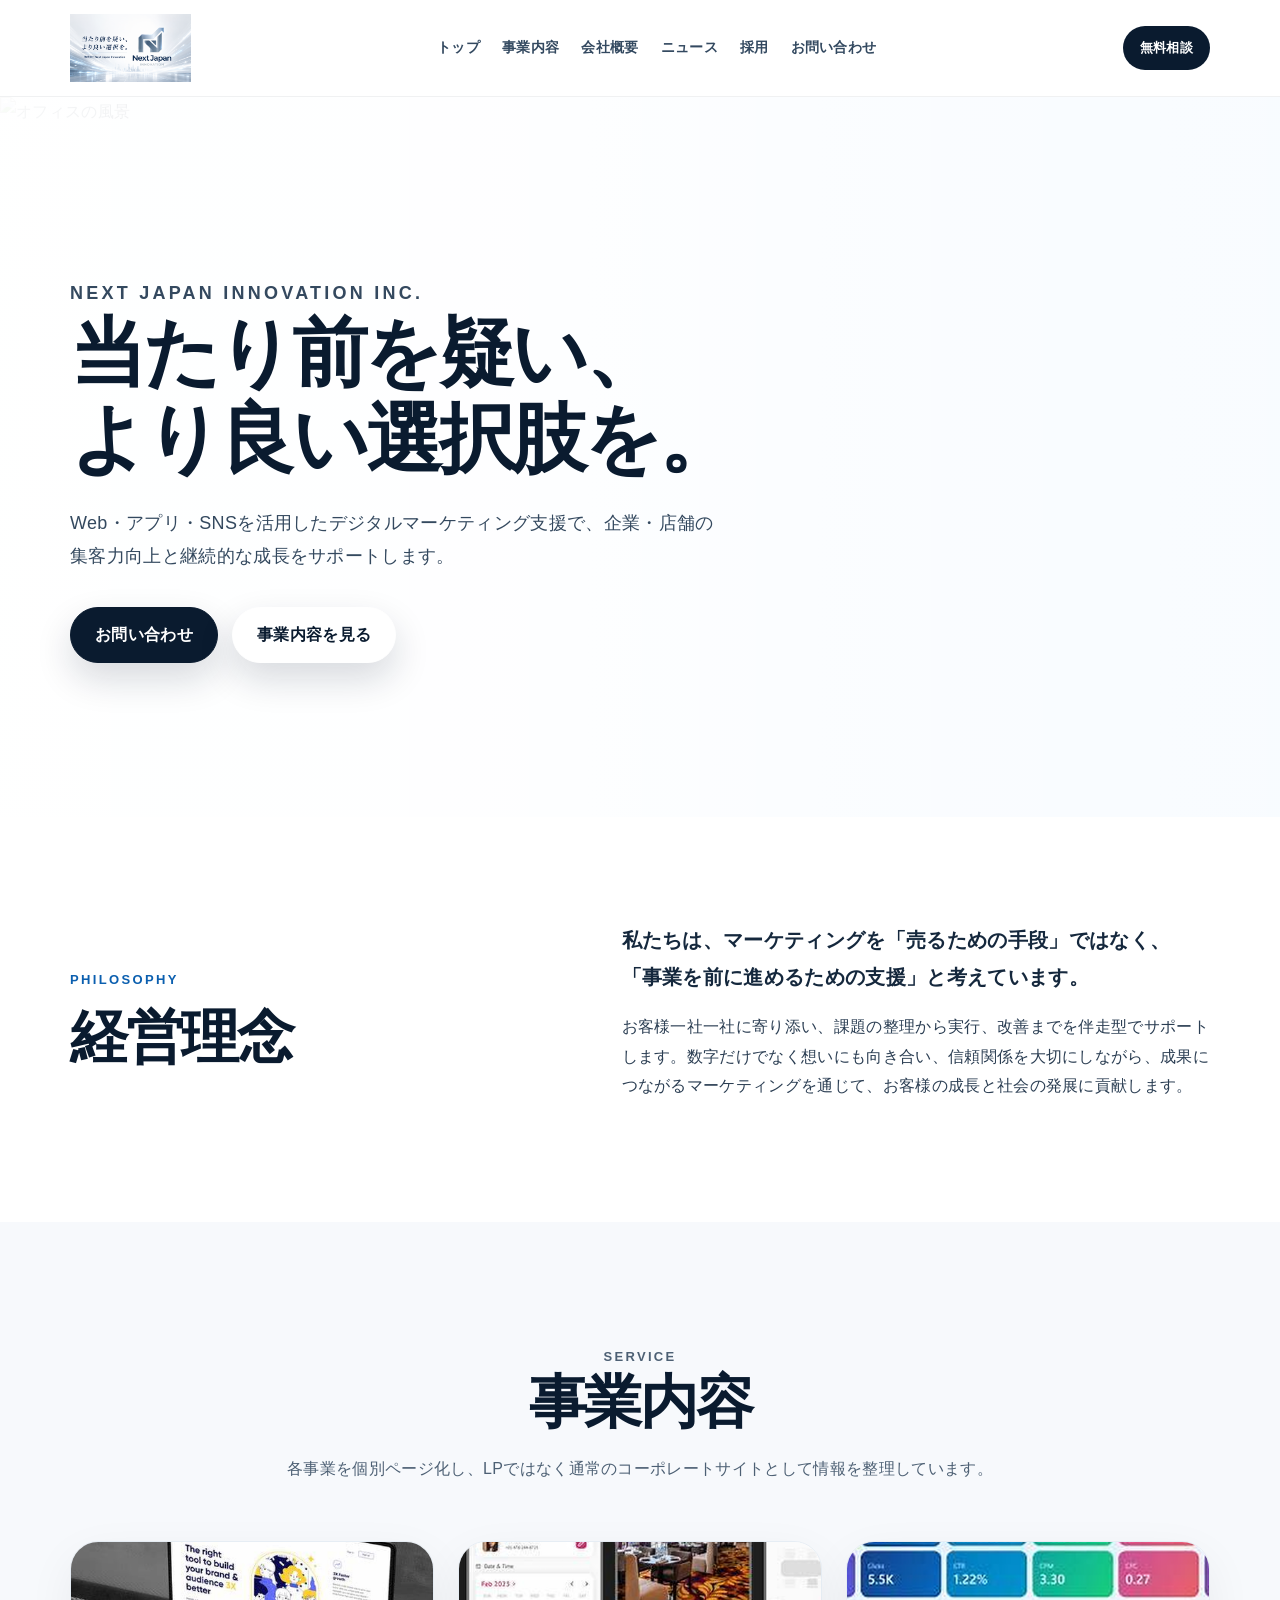
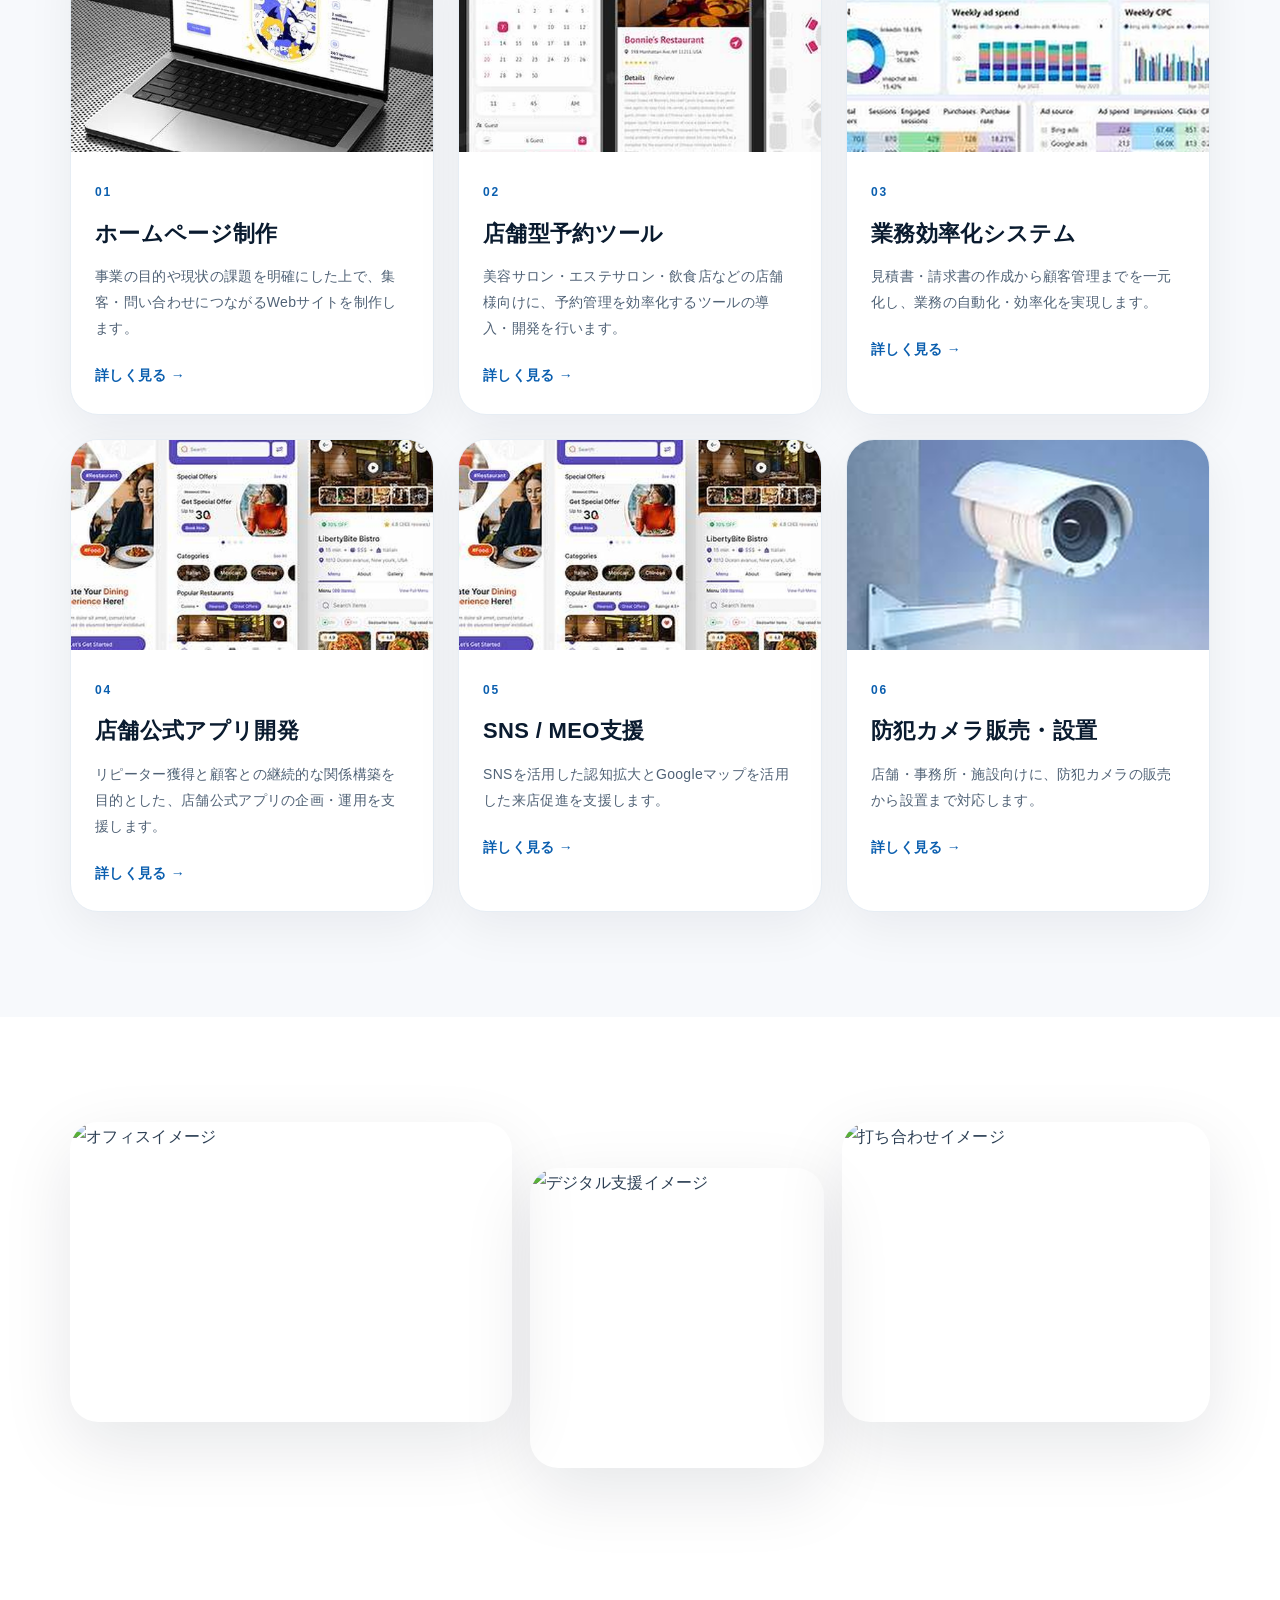
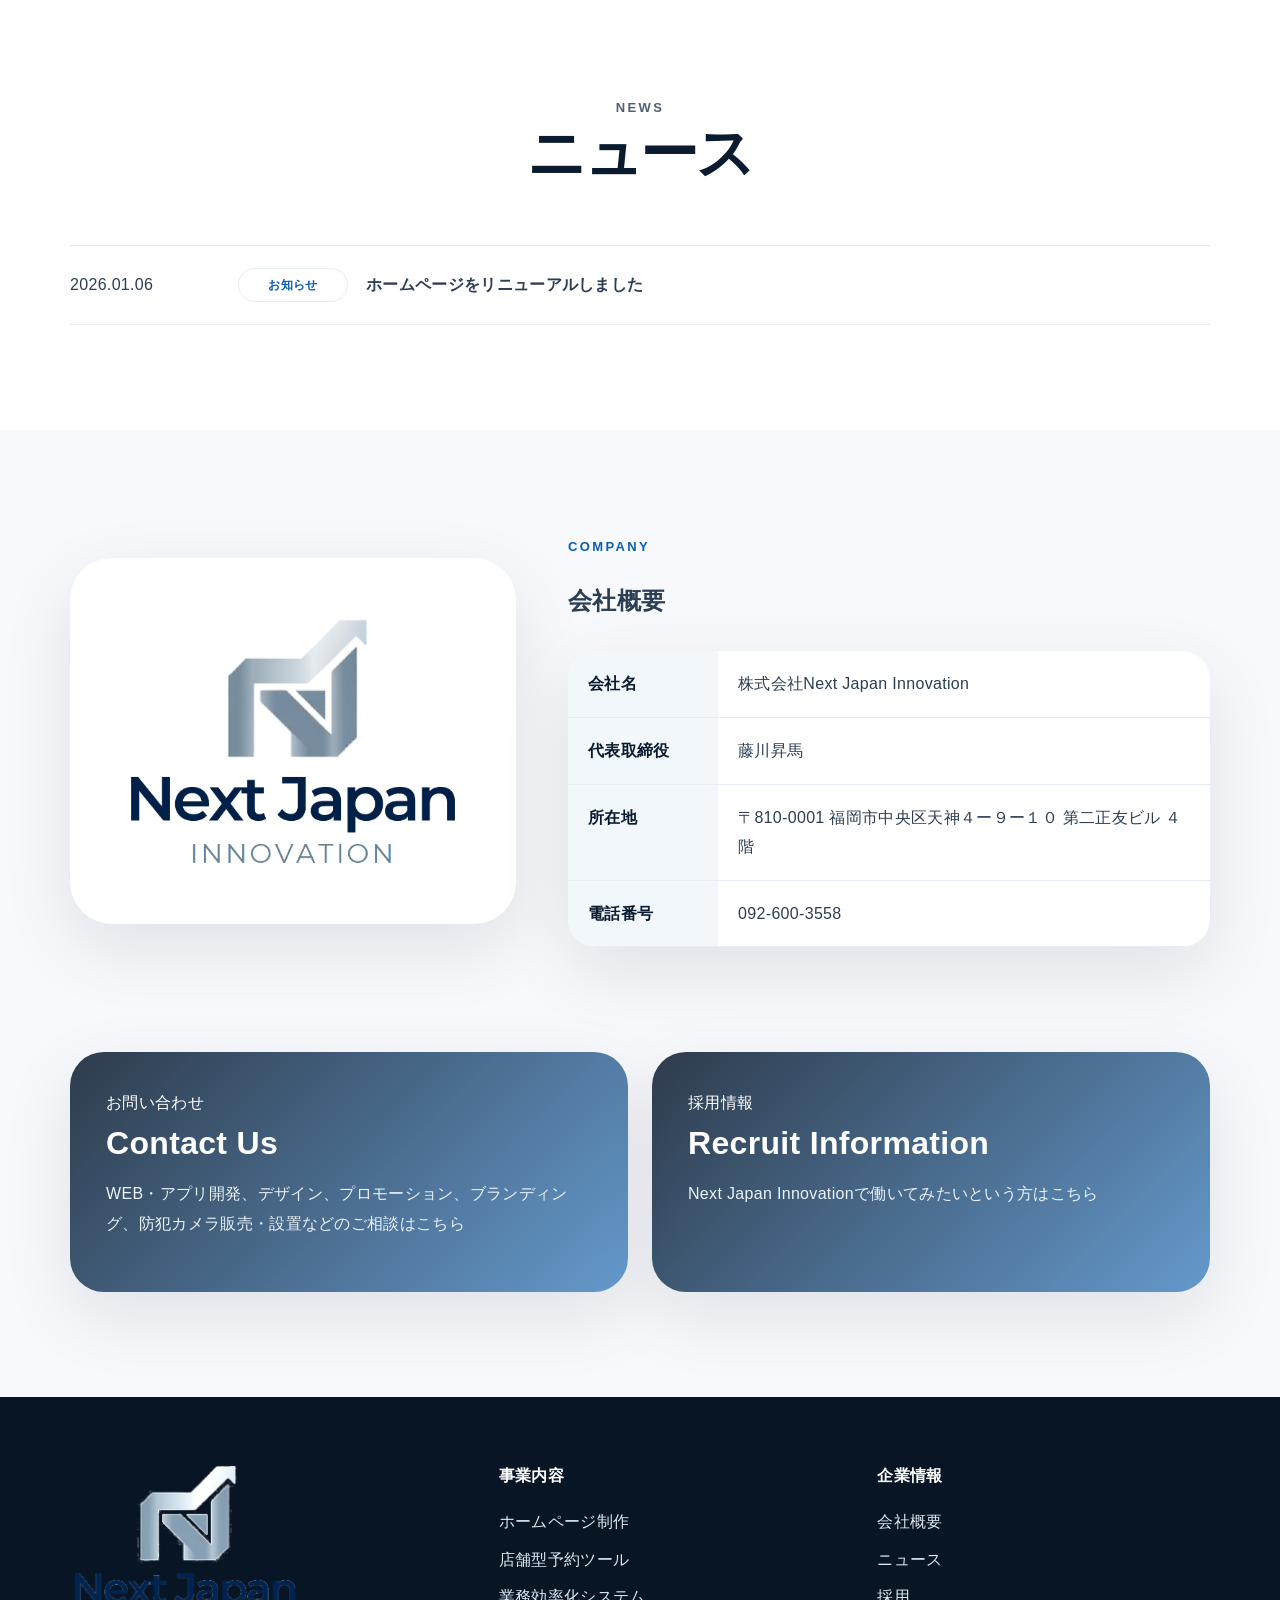
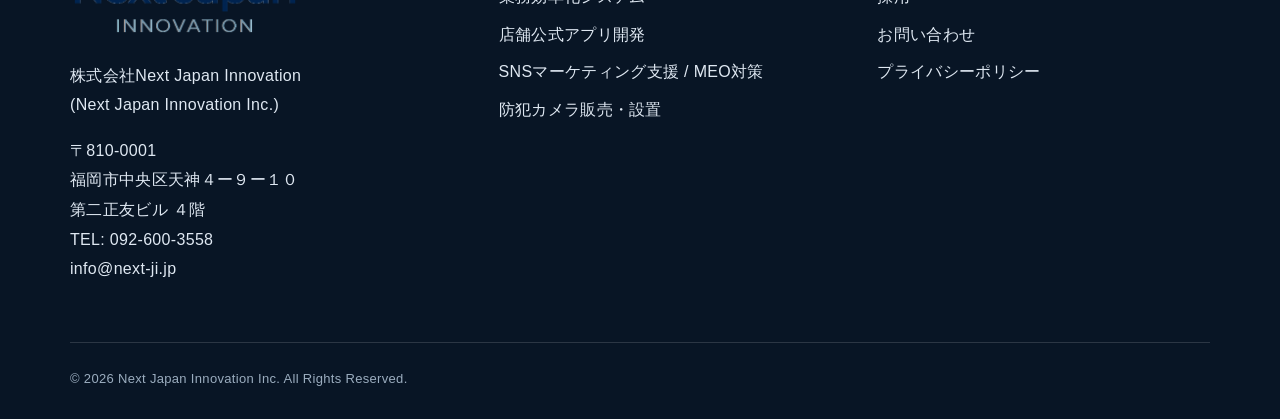
==== commit 7054cf08: "Add files via upload" ====
--- a/index.html
+++ b/index.html
@@ -11,7 +11,7 @@
 <div class="scroll-progress" aria-hidden="true"></div>
 <header class="site-header">
   <div class="container header-inner">
-    <a class="brand" href="index.html"><img src="assets/nextji-logo.png" alt="Next Japan Innovation"></a>
+    <a class="brand" href="index.html"><img src="assets/header-brand.png" alt="株式会社Next Japan Innovation"></a>
     <nav class="global-nav">
       <a href="index.html">トップ</a>
       <a href="services.html">事業内容</a>
@@ -33,14 +33,6 @@
     <h1>当たり前を疑い、<br>より良い選択肢を。</h1>
     <p>Web・アプリ・SNSを活用したデジタルマーケティング支援で、企業・店舗の集客力向上と継続的な成長をサポートします。</p>
     <div class="hero-actions"><a class="btn" href="contact.html">お問い合わせ</a><a class="btn light" href="services.html">事業内容を見る</a></div>
-  </div>
-</section>
-
-<section class="quick-cards">
-  <div class="container quick-grid">
-    <a class="quick-card reveal" href="service-website.html"><img src="assets/service-website.png" alt="ホームページ制作"><h3>ホームページ制作</h3><p>問い合わせにつながるサイト設計。</p></a>
-    <a class="quick-card reveal" href="service-system.html"><img src="assets/service-system.png" alt="業務効率化"><h3>業務効率化</h3><p>見積・請求・顧客管理を効率化。</p></a>
-    <a class="quick-card reveal" href="service-camera.html"><img src="assets/service-camera.png" alt="防犯カメラ"><h3>防犯カメラ販売・設置</h3><p>店舗・事務所の安心を整える。</p></a>
   </div>
 </section>
 
--- a/assets/style.css
+++ b/assets/style.css
@@ -20,13 +20,13 @@
 .container{width:min(1140px,calc(100% - 40px));margin:auto}
 .scroll-progress{position:fixed;left:0;top:0;height:3px;width:0;background:linear-gradient(90deg,var(--blue),#7fd7ff);z-index:200}
 .site-header{position:sticky;top:0;z-index:100;background:rgba(255,255,255,.90);backdrop-filter:blur(18px);border-bottom:1px solid rgba(10,27,47,.06)}
-.header-inner{height:82px;display:flex;align-items:center;justify-content:space-between;gap:22px}
-.brand img{height:52px;width:auto}
-.global-nav{display:flex;align-items:center;gap:24px;font-size:14px;font-weight:800;color:#334960}
+.header-inner{height:96px;display:flex;align-items:center;justify-content:space-between;gap:22px}
+.brand img{height:68px;width:auto;max-width:100%;object-fit:contain}
+.global-nav{display:flex;align-items:center;gap:22px;font-size:14px;font-weight:800;color:#334960;flex-shrink:0}
 .global-nav a{position:relative;padding:8px 0}
 .global-nav a:after{content:"";position:absolute;left:0;right:0;bottom:-5px;height:2px;background:var(--blue);transform:scaleX(0);transform-origin:left;transition:.25s}
 .global-nav a:hover:after{transform:scaleX(1)}
-.header-contact{padding:10px 17px;border-radius:999px;background:var(--ink);color:#fff;font-size:13px;font-weight:800}
+.header-contact{padding:10px 17px;border-radius:999px;background:var(--ink);color:#fff;font-size:13px;font-weight:800;flex-shrink:0}
 .menu-btn{display:none;border:1px solid var(--line);background:#fff;border-radius:999px;padding:9px 14px;font-weight:900}
 .hero{position:relative;min-height:720px;overflow:hidden;display:flex;align-items:center;background:#f7fbff}
 .hero-bg{position:absolute;inset:0}
@@ -41,7 +41,7 @@
 .btn:hover{transform:translateY(-2px);box-shadow:0 20px 46px rgba(10,27,47,.23)}
 .btn.light{background:#fff;color:var(--ink);border-color:#fff}
 .btn.outline{background:#fff;color:var(--ink);border-color:var(--line);box-shadow:none}
-.quick-cards{position:relative;margin-top:-72px;z-index:3}
+.quick-cards{position:relative;margin-top:-72px;z-index:3;display:none}
 .quick-grid{display:grid;grid-template-columns:repeat(3,1fr);gap:18px}
 .quick-card{background:#fff;border:1px solid var(--line);border-radius:26px;padding:22px;box-shadow:var(--shadow)}
 .quick-card img{width:100%;height:150px;object-fit:cover;border-radius:18px;margin-bottom:16px}
@@ -112,7 +112,7 @@
 .reveal{opacity:0;transform:translateY(28px);transition:opacity .75s ease,transform .75s ease}
 .reveal.in{opacity:1;transform:none}
 @media(max-width:980px){
-  .global-nav{display:none;position:absolute;left:20px;right:20px;top:82px;flex-direction:column;align-items:flex-start;background:#fff;border:1px solid var(--line);border-radius:22px;padding:20px;box-shadow:var(--shadow)}
+  .global-nav{display:none;position:absolute;left:20px;right:20px;top:96px;flex-direction:column;align-items:flex-start;background:#fff;border:1px solid var(--line);border-radius:22px;padding:20px;box-shadow:var(--shadow)}
   .global-nav.open{display:flex}
   .header-contact{display:none}.menu-btn{display:block}
   .hero{min-height:640px}
@@ -124,7 +124,7 @@
 }
 @media(max-width:560px){
   .container{width:min(100% - 28px,1140px)}
-  .header-inner{height:74px}.brand img{height:43px}.global-nav{top:74px}
+  .header-inner{height:78px}.brand img{height:52px}.global-nav{top:78px}
   .hero h1{font-size:41px}.hero p{font-size:16px}
   .section{padding:78px 0}.quick-cards{margin-top:-40px}
   .service-card img,.gallery-strip img{height:230px}
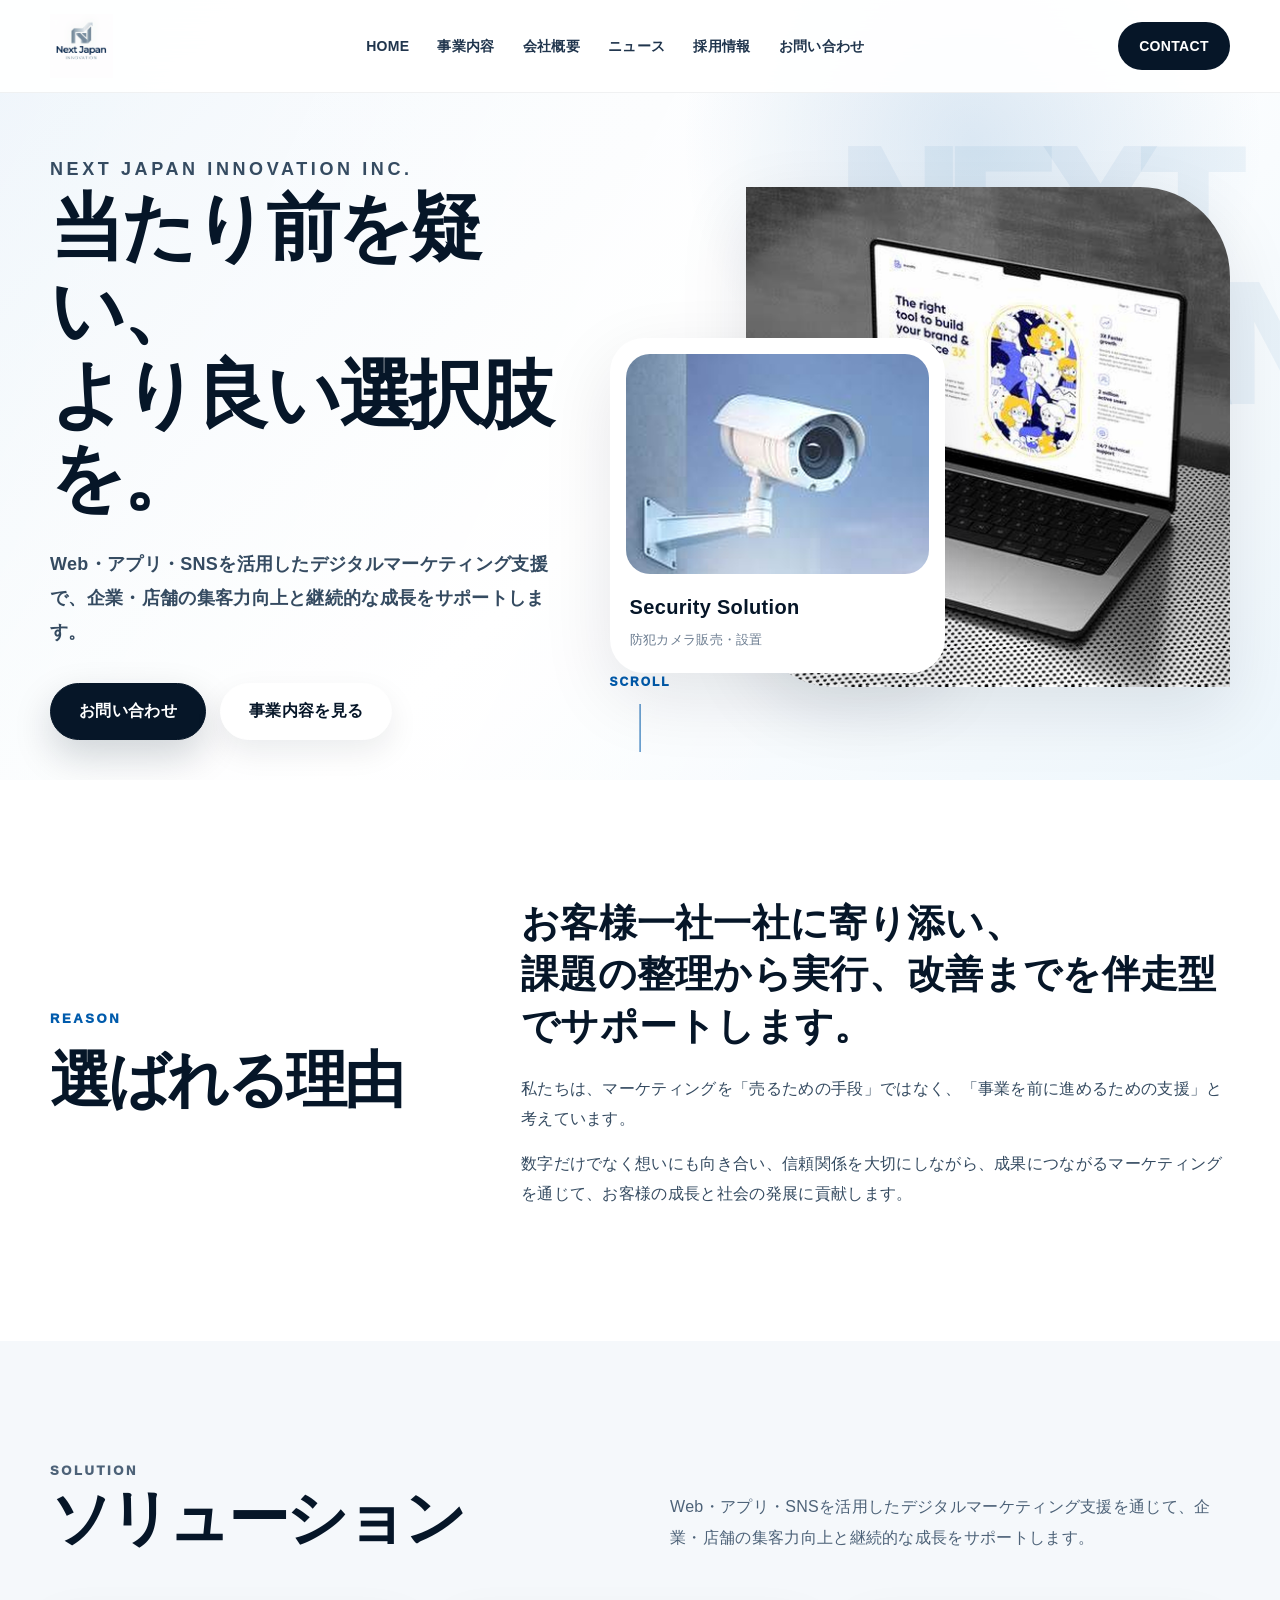
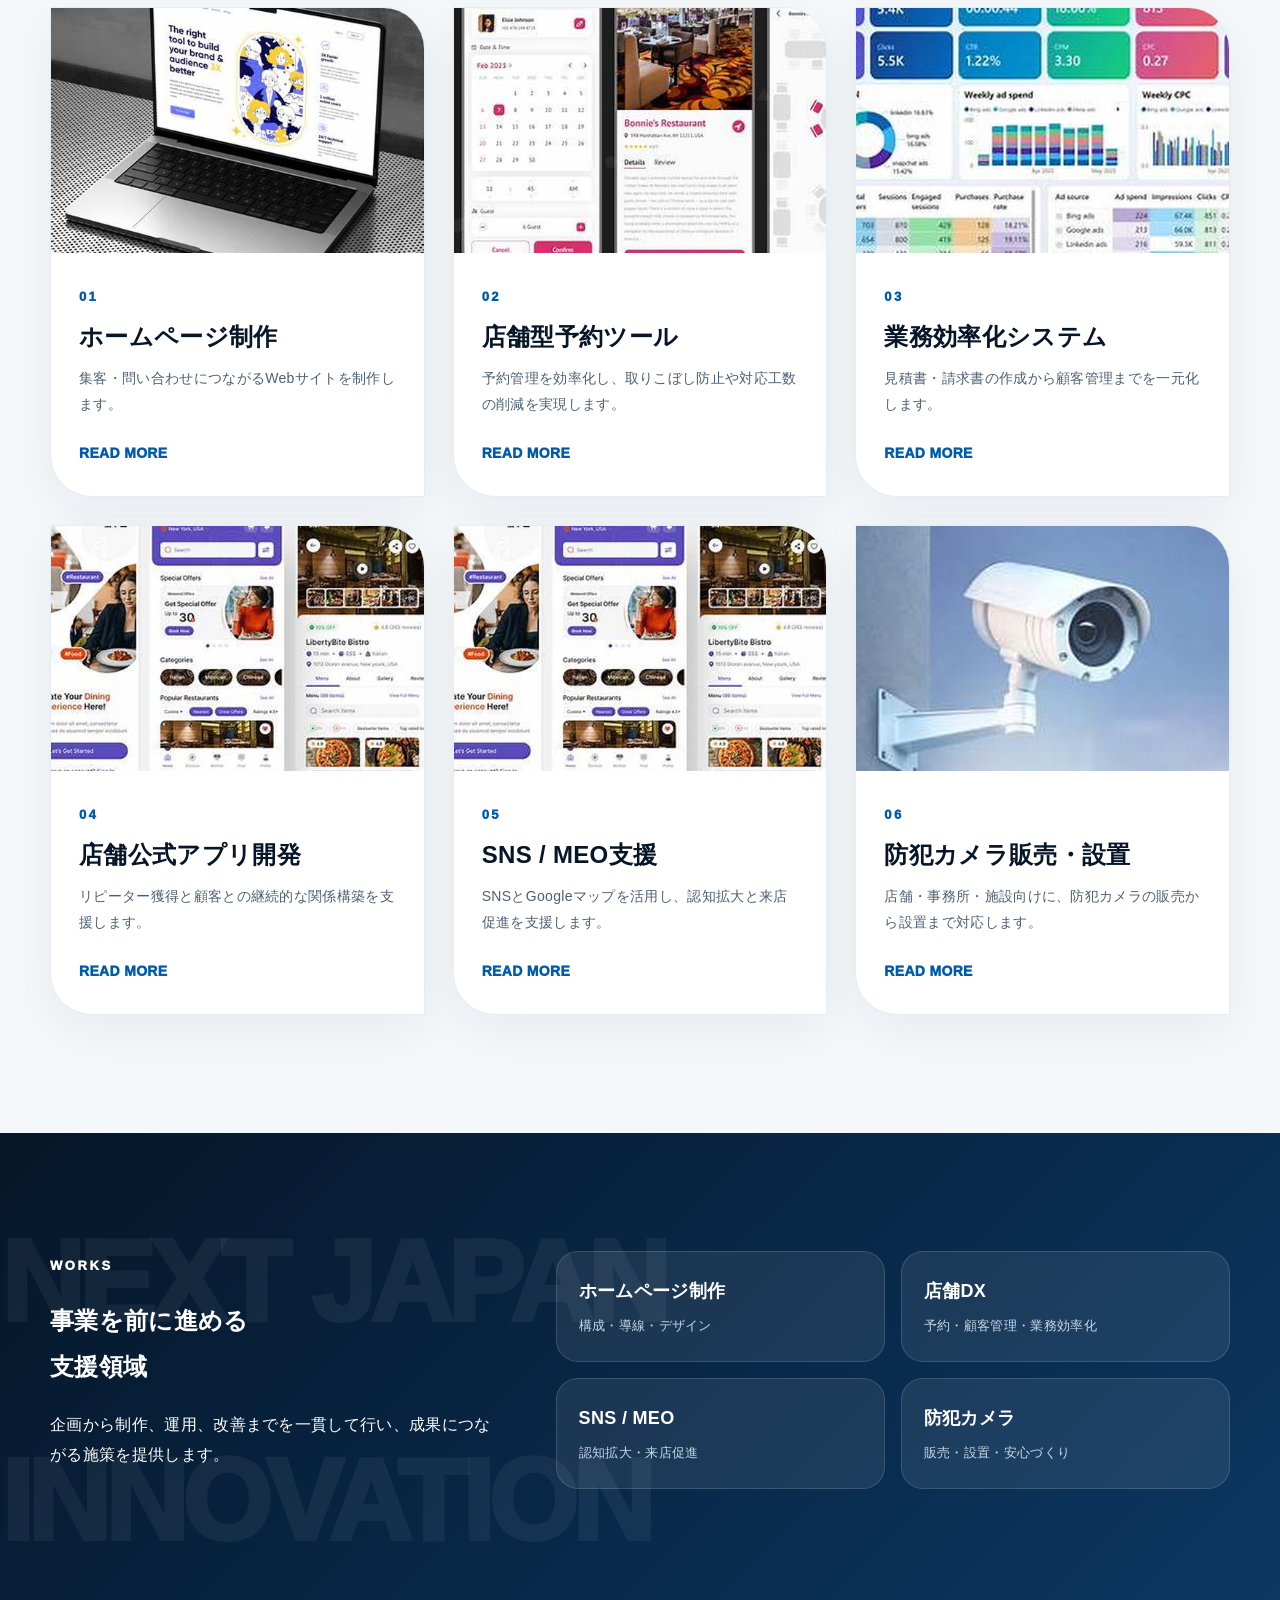
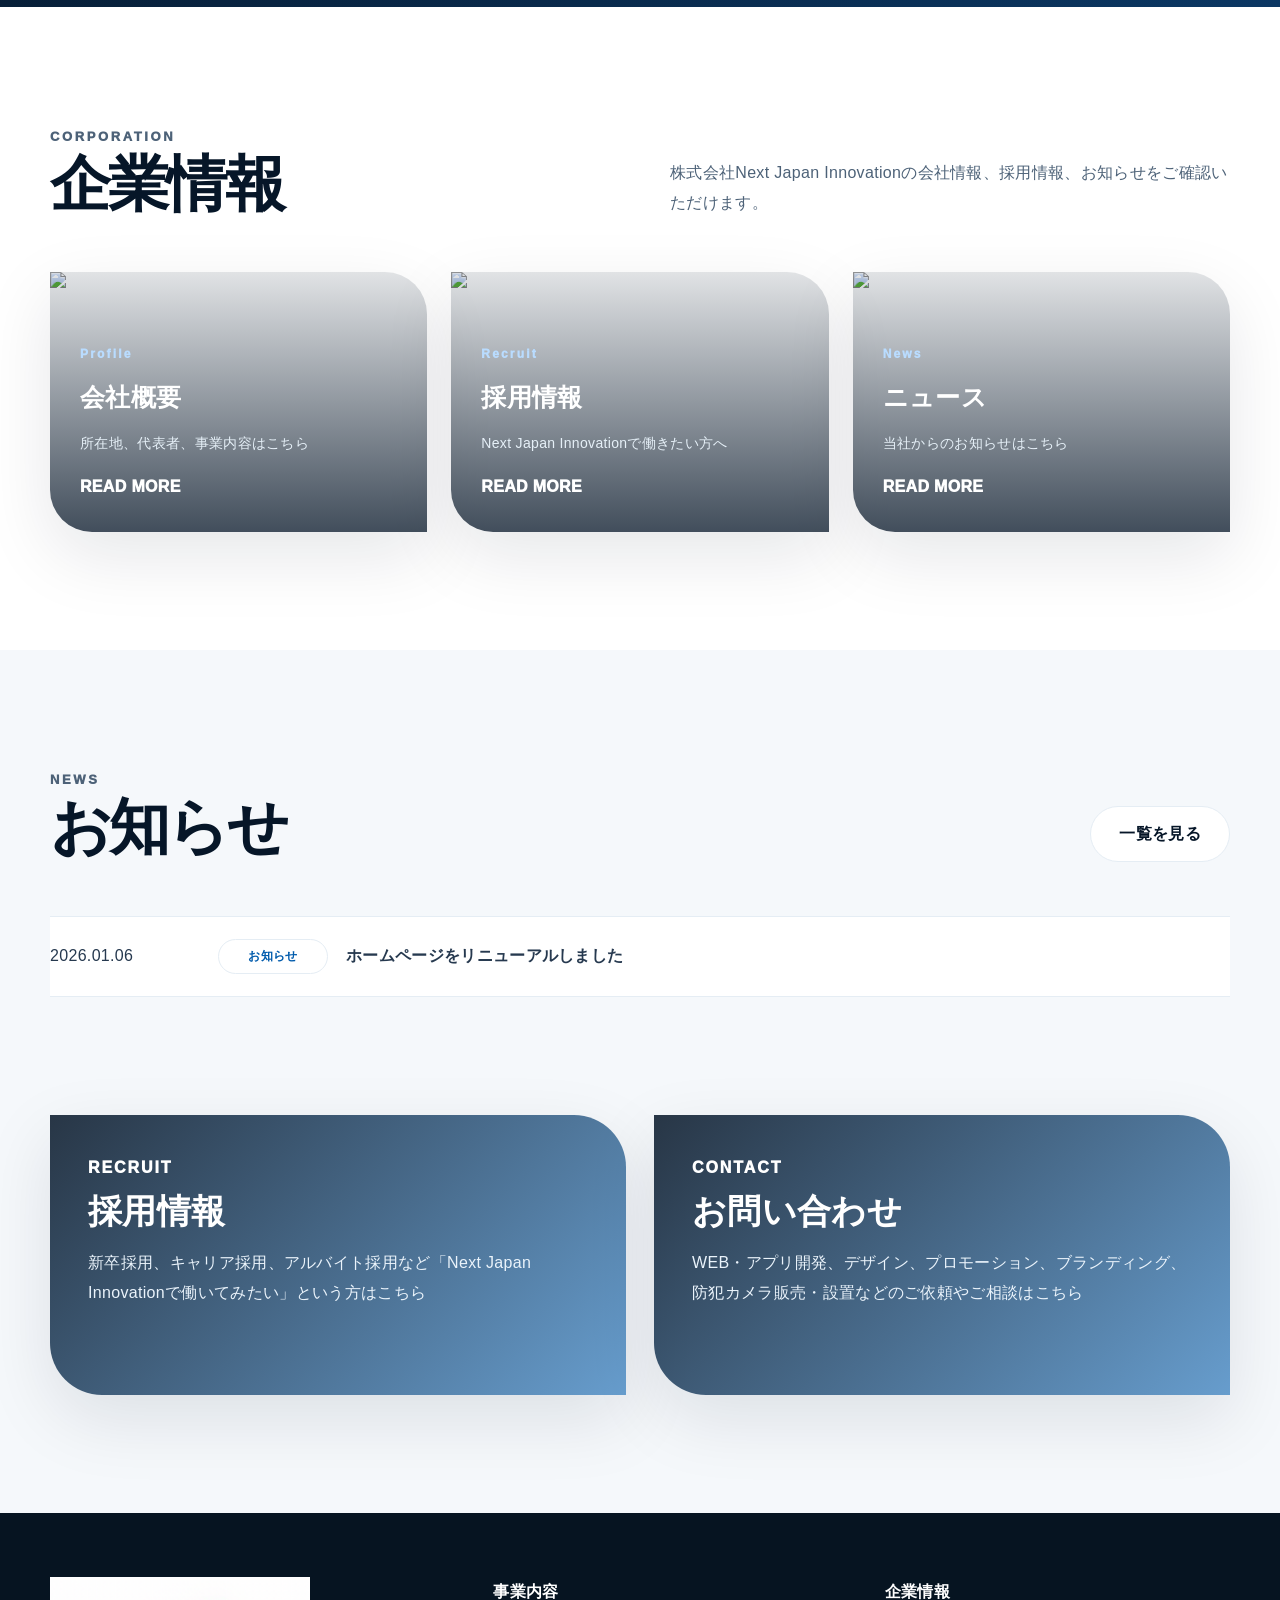
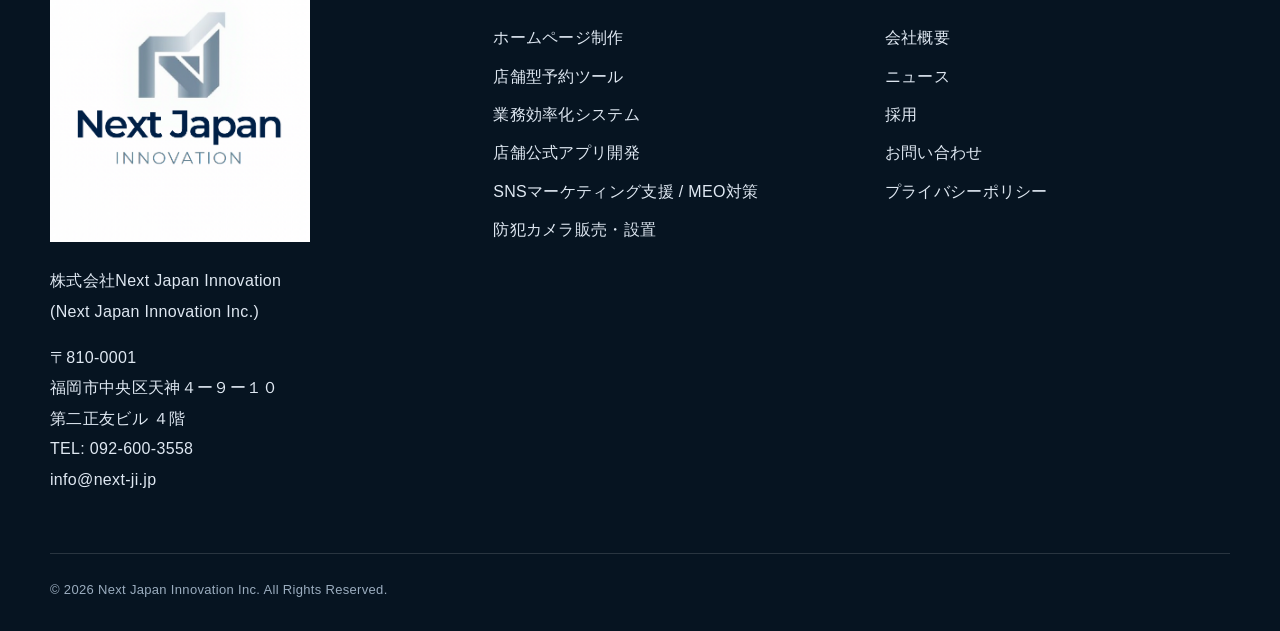
==== commit 655a6c62: "Add files via upload" ====
--- a/index.html
+++ b/index.html
@@ -11,101 +11,112 @@
 <div class="scroll-progress" aria-hidden="true"></div>
 <header class="site-header">
   <div class="container header-inner">
-    <a class="brand" href="index.html"><img src="assets/header-brand.png" alt="株式会社Next Japan Innovation"></a>
+    <a class="brand" href="index.html"><img src="assets/nextji-logo.png" alt="Next Japan Innovation"></a>
     <nav class="global-nav">
-      <a href="index.html">トップ</a>
+      <a href="index.html">HOME</a>
       <a href="services.html">事業内容</a>
       <a href="company.html">会社概要</a>
       <a href="news.html">ニュース</a>
-      <a href="recruit.html">採用</a>
+      <a href="recruit.html">採用情報</a>
       <a href="contact.html">お問い合わせ</a>
     </nav>
-    <a class="header-contact" href="contact.html">無料相談</a>
+    <a class="header-contact" href="contact.html">CONTACT</a>
     <button class="menu-btn">MENU</button>
   </div>
 </header>
-<main>
+<main class="home-main">
 
-<section class="hero">
-  <div class="hero-bg"><img src="https://www.next-ji.jp/images/philosophy-workspace.png" alt="オフィスの風景"></div>
-  <div class="container hero-content reveal">
-    <p class="kicker">Next Japan Innovation Inc.</p>
-    <h1>当たり前を疑い、<br>より良い選択肢を。</h1>
-    <p>Web・アプリ・SNSを活用したデジタルマーケティング支援で、企業・店舗の集客力向上と継続的な成長をサポートします。</p>
-    <div class="hero-actions"><a class="btn" href="contact.html">お問い合わせ</a><a class="btn light" href="services.html">事業内容を見る</a></div>
+<section class="plust-hero">
+  <div class="hero-watermark">NEXT<br>JAPAN</div>
+  <div class="container hero-grid">
+    <div class="hero-copy reveal">
+      <p class="kicker">Next Japan Innovation Inc.</p>
+      <h1>当たり前を疑い、<br>より良い選択肢を。</h1>
+      <p>Web・アプリ・SNSを活用したデジタルマーケティング支援で、企業・店舗の集客力向上と継続的な成長をサポートします。</p>
+      <div class="hero-actions"><a class="btn" href="contact.html">お問い合わせ</a><a class="btn light" href="services.html">事業内容を見る</a></div>
+    </div>
+    <div class="hero-visual reveal">
+      <div class="hero-card-large"><img src="assets/service-website.png" alt="ホームページ制作"></div>
+      <div class="hero-card-small"><img src="assets/service-camera.png" alt="防犯カメラ販売・設置"><b>Security Solution</b><span>防犯カメラ販売・設置</span></div>
+    </div>
   </div>
+  <div class="scroll-mark">SCROLL</div>
 </section>
 
-<section class="section">
-  <div class="container two-column">
-    <div class="two-copy reveal"><p class="section-en">Philosophy</p><h2>経営理念</h2></div>
-    <div class="text-block reveal">
-      <p class="lead">私たちは、マーケティングを「売るための手段」ではなく、「事業を前に進めるための支援」と考えています。</p>
-      <p>お客様一社一社に寄り添い、課題の整理から実行、改善までを伴走型でサポートします。数字だけでなく想いにも向き合い、信頼関係を大切にしながら、成果につながるマーケティングを通じて、お客様の成長と社会の発展に貢献します。</p>
+<section class="section reason-section">
+  <div class="container reason-grid">
+    <div class="section-title reveal">
+      <p class="section-en">REASON</p>
+      <h2>選ばれる理由</h2>
+    </div>
+    <div class="reason-copy reveal">
+      <h3>お客様一社一社に寄り添い、<br>課題の整理から実行、改善までを伴走型でサポートします。</h3>
+      <p>私たちは、マーケティングを「売るための手段」ではなく、「事業を前に進めるための支援」と考えています。</p>
+      <p>数字だけでなく想いにも向き合い、信頼関係を大切にしながら、成果につながるマーケティングを通じて、お客様の成長と社会の発展に貢献します。</p>
     </div>
   </div>
 </section>
 
 <section class="section light">
   <div class="container">
-    <div class="section-head center reveal">
-      <p class="section-en">Service</p>
-      <h2>事業内容</h2>
-      <p>各事業を個別ページ化し、LPではなく通常のコーポレートサイトとして情報を整理しています。</p>
+    <div class="section-head reveal">
+      <div><p class="section-en">SOLUTION</p><h2>ソリューション</h2></div>
+      <p>Web・アプリ・SNSを活用したデジタルマーケティング支援を通じて、企業・店舗の集客力向上と継続的な成長をサポートします。</p>
     </div>
-    <div class="service-grid"><article class="service-card reveal">
-  <img src="assets/service-website.png" alt="ホームページ制作">
-  <div class="service-card-body"><span>01</span><h3>ホームページ制作</h3><p>事業の目的や現状の課題を明確にした上で、集客・問い合わせにつながるWebサイトを制作します。</p><a class="link-arrow" href="service-website.html">詳しく見る →</a></div>
-</article>
-<article class="service-card reveal">
-  <img src="assets/service-reservation.png" alt="店舗型予約ツール">
-  <div class="service-card-body"><span>02</span><h3>店舗型予約ツール</h3><p>美容サロン・エステサロン・飲食店などの店舗様向けに、予約管理を効率化するツールの導入・開発を行います。</p><a class="link-arrow" href="service-reservation.html">詳しく見る →</a></div>
-</article>
-<article class="service-card reveal">
-  <img src="assets/service-system.png" alt="業務効率化システム">
-  <div class="service-card-body"><span>03</span><h3>業務効率化システム</h3><p>見積書・請求書の作成から顧客管理までを一元化し、業務の自動化・効率化を実現します。</p><a class="link-arrow" href="service-system.html">詳しく見る →</a></div>
-</article>
-<article class="service-card reveal">
-  <img src="assets/service-app.png" alt="店舗公式アプリ開発">
-  <div class="service-card-body"><span>04</span><h3>店舗公式アプリ開発</h3><p>リピーター獲得と顧客との継続的な関係構築を目的とした、店舗公式アプリの企画・運用を支援します。</p><a class="link-arrow" href="service-app.html">詳しく見る →</a></div>
-</article>
-<article class="service-card reveal">
-  <img src="assets/service-sns.png" alt="SNS / MEO支援">
-  <div class="service-card-body"><span>05</span><h3>SNS / MEO支援</h3><p>SNSを活用した認知拡大とGoogleマップを活用した来店促進を支援します。</p><a class="link-arrow" href="service-sns-meo.html">詳しく見る →</a></div>
-</article>
-<article class="service-card reveal">
-  <img src="assets/service-camera.png" alt="防犯カメラ販売・設置">
-  <div class="service-card-body"><span>06</span><h3>防犯カメラ販売・設置</h3><p>店舗・事務所・施設向けに、防犯カメラの販売から設置まで対応します。</p><a class="link-arrow" href="service-camera.html">詳しく見る →</a></div>
-</article></div>
+    <div class="solution-grid">
+      <article class="solution-card reveal"><img src="assets/service-website.png" alt="ホームページ制作"><div class="solution-body"><span class="solution-no">01</span><h3>ホームページ制作</h3><p>集客・問い合わせにつながるWebサイトを制作します。</p><a class="read-more" href="service-website.html">READ MORE</a></div></article>
+      <article class="solution-card reveal"><img src="assets/service-reservation.png" alt="店舗型予約ツール"><div class="solution-body"><span class="solution-no">02</span><h3>店舗型予約ツール</h3><p>予約管理を効率化し、取りこぼし防止や対応工数の削減を実現します。</p><a class="read-more" href="service-reservation.html">READ MORE</a></div></article>
+      <article class="solution-card reveal"><img src="assets/service-system.png" alt="業務効率化システム"><div class="solution-body"><span class="solution-no">03</span><h3>業務効率化システム</h3><p>見積書・請求書の作成から顧客管理までを一元化します。</p><a class="read-more" href="service-system.html">READ MORE</a></div></article>
+      <article class="solution-card reveal"><img src="assets/service-app.png" alt="店舗公式アプリ開発"><div class="solution-body"><span class="solution-no">04</span><h3>店舗公式アプリ開発</h3><p>リピーター獲得と顧客との継続的な関係構築を支援します。</p><a class="read-more" href="service-app.html">READ MORE</a></div></article>
+      <article class="solution-card reveal"><img src="assets/service-sns.png" alt="SNSマーケティング支援"><div class="solution-body"><span class="solution-no">05</span><h3>SNS / MEO支援</h3><p>SNSとGoogleマップを活用し、認知拡大と来店促進を支援します。</p><a class="read-more" href="service-sns-meo.html">READ MORE</a></div></article>
+      <article class="solution-card reveal"><img src="assets/service-camera.png" alt="防犯カメラ販売・設置"><div class="solution-body"><span class="solution-no">06</span><h3>防犯カメラ販売・設置</h3><p>店舗・事務所・施設向けに、防犯カメラの販売から設置まで対応します。</p><a class="read-more" href="service-camera.html">READ MORE</a></div></article>
+    </div>
+  </div>
+</section>
+
+<section class="section works-band">
+  <div class="container works-grid">
+    <div class="reveal">
+      <p class="section-en">WORKS</p>
+      <h2>事業を前に進める<br>支援領域</h2>
+      <p>企画から制作、運用、改善までを一貫して行い、成果につながる施策を提供します。</p>
+    </div>
+    <div class="works-list reveal">
+      <div class="works-item"><b>ホームページ制作</b><span>構成・導線・デザイン</span></div>
+      <div class="works-item"><b>店舗DX</b><span>予約・顧客管理・業務効率化</span></div>
+      <div class="works-item"><b>SNS / MEO</b><span>認知拡大・来店促進</span></div>
+      <div class="works-item"><b>防犯カメラ</b><span>販売・設置・安心づくり</span></div>
+    </div>
   </div>
 </section>
 
 <section class="section">
-  <div class="container gallery-strip reveal">
-    <img src="https://images.unsplash.com/photo-1497366754035-f200968a6e72?auto=format&fit=crop&w=1400&q=80" alt="オフィスイメージ">
-    <img src="https://images.unsplash.com/photo-1516321318423-f06f85e504b3?auto=format&fit=crop&w=1400&q=80" alt="デジタル支援イメージ">
-    <img src="https://images.unsplash.com/photo-1552664730-d307ca884978?auto=format&fit=crop&w=1400&q=80" alt="打ち合わせイメージ">
+  <div class="container">
+    <div class="section-head reveal">
+      <div><p class="section-en">CORPORATION</p><h2>企業情報</h2></div>
+      <p>株式会社Next Japan Innovationの会社情報、採用情報、お知らせをご確認いただけます。</p>
+    </div>
+    <div class="corporation-grid">
+      <a class="corp-card reveal" href="company.html"><img src="https://images.unsplash.com/photo-1486406146926-c627a92ad1ab?auto=format&fit=crop&w=1400&q=80" alt="会社概要"><span>Profile</span><h3>会社概要</h3><p>所在地、代表者、事業内容はこちら</p><em>READ MORE</em></a>
+      <a class="corp-card reveal" href="recruit.html"><img src="https://images.unsplash.com/photo-1552664730-d307ca884978?auto=format&fit=crop&w=1400&q=80" alt="採用情報"><span>Recruit</span><h3>採用情報</h3><p>Next Japan Innovationで働きたい方へ</p><em>READ MORE</em></a>
+      <a class="corp-card reveal" href="news.html"><img src="https://images.unsplash.com/photo-1497366754035-f200968a6e72?auto=format&fit=crop&w=1400&q=80" alt="ニュース"><span>News</span><h3>ニュース</h3><p>当社からのお知らせはこちら</p><em>READ MORE</em></a>
+    </div>
   </div>
 </section>
 
-<section class="section news-section">
+<section class="section light">
   <div class="container">
-    <div class="section-head center reveal"><p class="section-en">News</p><h2>ニュース</h2></div>
+    <div class="section-head reveal"><div><p class="section-en">NEWS</p><h2>お知らせ</h2></div><a class="btn outline" href="news.html">一覧を見る</a></div>
     <div class="news-list reveal"><a class="news-item" href="news.html"><time>2026.01.06</time><span>お知らせ</span><strong>ホームページをリニューアルしました</strong></a></div>
   </div>
 </section>
 
-<section class="section company-preview">
-  <div class="container company-grid">
-    <div class="company-logo-card reveal"><img src="assets/nextji-logo.png" alt="Next Japan Innovation"></div>
-    <div class="company-info reveal"><p class="section-en">Company</p><h2>会社概要</h2><dl><dt>会社名</dt><dd>株式会社Next Japan Innovation</dd><dt>代表取締役</dt><dd>藤川昇馬</dd><dt>所在地</dt><dd>〒810-0001 福岡市中央区天神４ー９ー１０ 第二正友ビル ４階</dd><dt>電話番号</dt><dd>092-600-3558</dd></dl></div>
+<section class="bottom-cta">
+  <div class="container cta-grid">
+    <a class="cta-card reveal" href="recruit.html" style="background:url('https://images.unsplash.com/photo-1552664730-d307ca884978?auto=format&fit=crop&w=1400&q=80') center/cover"><span>RECRUIT</span><strong>採用情報</strong><p>新卒採用、キャリア採用、アルバイト採用など「Next Japan Innovationで働いてみたい」という方はこちら</p></a>
+    <a class="cta-card reveal" href="contact.html" style="background:url('https://images.unsplash.com/photo-1497366754035-f200968a6e72?auto=format&fit=crop&w=1400&q=80') center/cover"><span>CONTACT</span><strong>お問い合わせ</strong><p>WEB・アプリ開発、デザイン、プロモーション、ブランディング、防犯カメラ販売・設置などのご依頼やご相談はこちら</p></a>
   </div>
 </section>
-
-<section class="cta-cards"><div class="container cta-grid">
-  <a class="cta-card contact-card reveal" href="contact.html"><span>お問い合わせ</span><strong>Contact Us</strong><p>WEB・アプリ開発、デザイン、プロモーション、ブランディング、防犯カメラ販売・設置などのご相談はこちら</p></a>
-  <a class="cta-card recruit-card reveal" href="recruit.html"><span>採用情報</span><strong>Recruit Information</strong><p>Next Japan Innovationで働いてみたいという方はこちら</p></a>
-</div></section>
 
 </main>
 <footer class="footer">
@@ -117,24 +128,11 @@
     </div>
     <div>
       <h4>事業内容</h4>
-      <ul>
-        <li><a href="service-website.html">ホームページ制作</a></li>
-        <li><a href="service-reservation.html">店舗型予約ツール</a></li>
-        <li><a href="service-system.html">業務効率化システム</a></li>
-        <li><a href="service-app.html">店舗公式アプリ開発</a></li>
-        <li><a href="service-sns-meo.html">SNSマーケティング支援 / MEO対策</a></li>
-        <li><a href="service-camera.html">防犯カメラ販売・設置</a></li>
-      </ul>
+      <ul><li><a href="service-website.html">ホームページ制作</a></li><li><a href="service-reservation.html">店舗型予約ツール</a></li><li><a href="service-system.html">業務効率化システム</a></li><li><a href="service-app.html">店舗公式アプリ開発</a></li><li><a href="service-sns-meo.html">SNSマーケティング支援 / MEO対策</a></li><li><a href="service-camera.html">防犯カメラ販売・設置</a></li></ul>
     </div>
     <div>
       <h4>企業情報</h4>
-      <ul>
-        <li><a href="company.html">会社概要</a></li>
-        <li><a href="news.html">ニュース</a></li>
-        <li><a href="recruit.html">採用</a></li>
-        <li><a href="contact.html">お問い合わせ</a></li>
-        <li><a href="privacy.html">プライバシーポリシー</a></li>
-      </ul>
+      <ul><li><a href="company.html">会社概要</a></li><li><a href="news.html">ニュース</a></li><li><a href="recruit.html">採用</a></li><li><a href="contact.html">お問い合わせ</a></li><li><a href="privacy.html">プライバシーポリシー</a></li></ul>
     </div>
   </div>
   <div class="copyright">© 2026 Next Japan Innovation Inc. All Rights Reserved.</div>
--- a/assets/style.css
+++ b/assets/style.css
@@ -1,133 +1,14 @@
 
-:root{
-  --ink:#0a1b2f;
-  --navy:#07172a;
-  --blue:#0b5faf;
-  --sky:#eaf4fb;
-  --light:#f7f9fc;
-  --line:#e6edf4;
-  --text:#2b3e53;
-  --muted:#6b7b8e;
-  --white:#fff;
-  --shadow:0 24px 70px rgba(7,23,42,.10);
-  --radius:28px;
-}
-*{box-sizing:border-box}
-html{scroll-behavior:smooth}
-body{margin:0;font-family:-apple-system,BlinkMacSystemFont,"Noto Sans JP","Hiragino Sans","Yu Gothic",Meiryo,sans-serif;color:var(--text);background:#fff;line-height:1.85;letter-spacing:.02em}
-a{color:inherit;text-decoration:none}
-img{display:block;max-width:100%}
-.container{width:min(1140px,calc(100% - 40px));margin:auto}
-.scroll-progress{position:fixed;left:0;top:0;height:3px;width:0;background:linear-gradient(90deg,var(--blue),#7fd7ff);z-index:200}
-.site-header{position:sticky;top:0;z-index:100;background:rgba(255,255,255,.90);backdrop-filter:blur(18px);border-bottom:1px solid rgba(10,27,47,.06)}
-.header-inner{height:96px;display:flex;align-items:center;justify-content:space-between;gap:22px}
-.brand img{height:68px;width:auto;max-width:100%;object-fit:contain}
-.global-nav{display:flex;align-items:center;gap:22px;font-size:14px;font-weight:800;color:#334960;flex-shrink:0}
-.global-nav a{position:relative;padding:8px 0}
-.global-nav a:after{content:"";position:absolute;left:0;right:0;bottom:-5px;height:2px;background:var(--blue);transform:scaleX(0);transform-origin:left;transition:.25s}
-.global-nav a:hover:after{transform:scaleX(1)}
-.header-contact{padding:10px 17px;border-radius:999px;background:var(--ink);color:#fff;font-size:13px;font-weight:800;flex-shrink:0}
-.menu-btn{display:none;border:1px solid var(--line);background:#fff;border-radius:999px;padding:9px 14px;font-weight:900}
-.hero{position:relative;min-height:720px;overflow:hidden;display:flex;align-items:center;background:#f7fbff}
-.hero-bg{position:absolute;inset:0}
-.hero-bg img{width:100%;height:100%;object-fit:cover;filter:saturate(.92) contrast(1.02)}
-.hero-bg:after{content:"";position:absolute;inset:0;background:linear-gradient(90deg,rgba(255,255,255,.96) 0%,rgba(255,255,255,.86) 38%,rgba(255,255,255,.38) 72%,rgba(255,255,255,.18) 100%)}
-.hero-content{position:relative;z-index:2;padding:110px 0}
-.kicker,.section-en{margin:0 0 12px;color:var(--blue);font-size:13px;font-weight:900;letter-spacing:.18em;text-transform:uppercase}
-.hero h1{margin:0;color:var(--ink);font-size:clamp(42px,6vw,76px);line-height:1.12;letter-spacing:-.045em}
-.hero p{max-width:650px;margin:26px 0 0;font-size:18px;color:#34495f}
-.hero-actions{display:flex;flex-wrap:wrap;gap:14px;margin-top:34px}
-.btn{display:inline-flex;align-items:center;justify-content:center;min-height:50px;padding:12px 24px;border-radius:999px;background:var(--ink);color:#fff;font-weight:900;border:1px solid var(--ink);box-shadow:0 16px 36px rgba(10,27,47,.16);transition:.25s}
-.btn:hover{transform:translateY(-2px);box-shadow:0 20px 46px rgba(10,27,47,.23)}
-.btn.light{background:#fff;color:var(--ink);border-color:#fff}
-.btn.outline{background:#fff;color:var(--ink);border-color:var(--line);box-shadow:none}
-.quick-cards{position:relative;margin-top:-72px;z-index:3;display:none}
-.quick-grid{display:grid;grid-template-columns:repeat(3,1fr);gap:18px}
-.quick-card{background:#fff;border:1px solid var(--line);border-radius:26px;padding:22px;box-shadow:var(--shadow)}
-.quick-card img{width:100%;height:150px;object-fit:cover;border-radius:18px;margin-bottom:16px}
-.quick-card h3{margin:0 0 8px;color:var(--ink);font-size:20px}
-.quick-card p{margin:0;color:var(--muted);font-size:14px}
-.section{padding:105px 0}
-.section.light{background:var(--light)}
-.section-head{display:flex;justify-content:space-between;align-items:end;gap:28px;margin-bottom:46px}
-.section-head.center{display:block;text-align:center;max-width:850px;margin:0 auto 58px}
-.section-head h2,.page-title h1,.two-copy h2{margin:0;color:var(--ink);font-size:clamp(34px,4.7vw,58px);line-height:1.15;letter-spacing:-.04em}
-.section-head p,.page-title p{margin:18px 0 0;color:#4d6074}
-.two-column{display:grid;grid-template-columns:.9fr 1.1fr;gap:70px;align-items:center}
-.text-block .lead{font-size:20px;color:#15283d;font-weight:700}
-.text-block p{margin:0 0 16px}
-.photo-frame{border-radius:0 70px 0 70px;overflow:hidden;box-shadow:var(--shadow)}
-.photo-frame img{width:100%;height:460px;object-fit:cover}
-.service-grid{display:grid;grid-template-columns:repeat(3,1fr);gap:24px}
-.service-card{display:flex;flex-direction:column;min-height:100%;background:#fff;border:1px solid var(--line);border-radius:28px;overflow:hidden;box-shadow:0 16px 48px rgba(7,23,42,.06);transition:.25s}
-.service-card:hover{transform:translateY(-5px);box-shadow:var(--shadow)}
-.service-card img{width:100%;height:210px;object-fit:cover}
-.service-card-body{padding:24px}
-.service-card-body span{font-size:12px;font-weight:900;letter-spacing:.16em;color:var(--blue)}
-.service-card-body h3{margin:8px 0 10px;color:var(--ink);font-size:22px}
-.service-card-body p{margin:0 0 18px;color:#506276;font-size:14px}
-.link-arrow{margin-top:auto;display:inline-flex;color:var(--blue);font-weight:900;font-size:14px}
-.gallery-strip{display:grid;grid-template-columns:1.2fr .8fr 1fr;gap:18px}
-.gallery-strip img{width:100%;height:300px;object-fit:cover;border-radius:28px;box-shadow:var(--shadow)}
-.gallery-strip img:nth-child(2){margin-top:46px}
-.news-list{border-top:1px solid var(--line);border-bottom:1px solid var(--line)}
-.news-item{display:grid;grid-template-columns:150px 110px 1fr;gap:18px;padding:22px 0;align-items:center}
-.news-item span{display:inline-flex;justify-content:center;padding:5px 12px;border-radius:999px;border:1px solid var(--line);font-size:12px;color:var(--blue);font-weight:800}
-.company-preview{background:var(--light)}
-.company-grid{display:grid;grid-template-columns:.82fr 1.18fr;gap:52px;align-items:center}
-.company-logo-card{background:#fff;border-radius:42px;padding:54px;box-shadow:var(--shadow)}
-.company-info dl{display:grid;grid-template-columns:150px 1fr;gap:0;margin:28px 0 0;background:#fff;border-radius:28px;overflow:hidden;box-shadow:var(--shadow)}
-.company-info dt,.company-info dd{margin:0;padding:18px 20px;border-bottom:1px solid var(--line)}
-.company-info dt{background:#f2f7fc;font-weight:900;color:var(--ink)}
-.cta-cards{padding:0 0 105px;background:var(--light)}
-.cta-grid{display:grid;grid-template-columns:1fr 1fr;gap:24px}
-.cta-card{position:relative;display:block;min-height:240px;padding:36px;border-radius:34px;color:#fff;overflow:hidden;box-shadow:var(--shadow)}
-.cta-card:before{content:"";position:absolute;inset:0;background:linear-gradient(135deg,rgba(7,23,42,.84),rgba(11,95,175,.62));z-index:1}
-.cta-card > *{position:relative;z-index:2}
-.cta-card strong{display:block;margin-top:8px;font-size:32px;line-height:1.1}
-.cta-card p{max-width:480px;margin:18px 0 0;color:#eaf3fb}
-.contact-card{background:url('https://images.unsplash.com/photo-1497366754035-f200968a6e72?auto=format&fit=crop&w=1200&q=80') center/cover}
-.recruit-card{background:url('https://images.unsplash.com/photo-1552664730-d307ca884978?auto=format&fit=crop&w=1200&q=80') center/cover}
-.page-hero{position:relative;min-height:380px;display:flex;align-items:end;background:var(--navy);overflow:hidden}
-.page-hero img{position:absolute;inset:0;width:100%;height:100%;object-fit:cover;opacity:.36}
-.page-hero:after{content:"";position:absolute;inset:0;background:linear-gradient(90deg,rgba(7,23,42,.92),rgba(7,23,42,.45))}
-.page-title{position:relative;z-index:2;padding:110px 0 76px;color:#fff}
-.page-title h1,.page-title p,.page-title .section-en{color:#fff}
-.detail-layout{display:grid;grid-template-columns:.95fr 1.05fr;gap:54px;align-items:start}
-.detail-photo-grid{display:grid;gap:18px}
-.detail-photo-grid img{width:100%;height:250px;object-fit:cover;border-radius:28px;box-shadow:var(--shadow)}
-.detail-box{background:#fff;border:1px solid var(--line);border-radius:30px;padding:34px;box-shadow:var(--shadow)}
-.detail-box h2{margin:0 0 18px;color:var(--ink);font-size:34px;line-height:1.25}
-.detail-box ul{display:grid;gap:10px;margin:24px 0 0;padding-left:20px}
-.form{display:grid;gap:16px}
-.form input,.form textarea,.form select{width:100%;padding:14px 16px;border:1px solid var(--line);border-radius:14px;background:#fff}
-.form textarea{min-height:160px}
-.footer{background:#081525;color:#dfe8f2;padding:64px 0 28px}
-.footer-grid{display:grid;grid-template-columns:1.15fr 1fr 1fr;gap:46px}
-.footer-logo{width:230px;margin-bottom:24px;filter:brightness(1.14)}
-.footer h4{margin:0 0 16px;color:#fff}
-.footer ul{list-style:none;padding:0;margin:0;display:grid;gap:8px}
-.footer a{color:#dfe8f2}
-.copyright{max-width:1140px;margin:42px auto 0;padding-top:24px;border-top:1px solid rgba(255,255,255,.14);font-size:13px;color:#9badbf;width:min(1140px,calc(100% - 40px))}
-.reveal{opacity:0;transform:translateY(28px);transition:opacity .75s ease,transform .75s ease}
-.reveal.in{opacity:1;transform:none}
-@media(max-width:980px){
-  .global-nav{display:none;position:absolute;left:20px;right:20px;top:96px;flex-direction:column;align-items:flex-start;background:#fff;border:1px solid var(--line);border-radius:22px;padding:20px;box-shadow:var(--shadow)}
-  .global-nav.open{display:flex}
-  .header-contact{display:none}.menu-btn{display:block}
-  .hero{min-height:640px}
-  .hero-bg:after{background:linear-gradient(180deg,rgba(255,255,255,.96),rgba(255,255,255,.66))}
-  .quick-grid,.service-grid,.two-column,.company-grid,.cta-grid,.detail-layout,.footer-grid{grid-template-columns:1fr}
-  .section-head{display:block}
-  .gallery-strip{grid-template-columns:1fr}.gallery-strip img:nth-child(2){margin-top:0}
-  .company-info dl{grid-template-columns:1fr}.company-info dt{border-bottom:0}
-}
-@media(max-width:560px){
-  .container{width:min(100% - 28px,1140px)}
-  .header-inner{height:78px}.brand img{height:52px}.global-nav{top:78px}
-  .hero h1{font-size:41px}.hero p{font-size:16px}
-  .section{padding:78px 0}.quick-cards{margin-top:-40px}
-  .service-card img,.gallery-strip img{height:230px}
-  .photo-frame{border-radius:0 46px 0 46px}.photo-frame img{height:320px}
-  .news-item{grid-template-columns:1fr;gap:8px}
-}
+:root{--navy:#061628;--ink:#0b1f35;--blue:#005bac;--light:#f5f8fb;--line:#e5edf4;--text:#26394f;--muted:#6b7c90;--shadow:0 24px 70px rgba(6,22,40,.10)}
+*{box-sizing:border-box}html{scroll-behavior:smooth}body{margin:0;font-family:-apple-system,BlinkMacSystemFont,"Noto Sans JP","Hiragino Sans","Yu Gothic",Meiryo,sans-serif;color:var(--text);background:#fff;line-height:1.9;letter-spacing:.02em}a{text-decoration:none;color:inherit}img{max-width:100%;display:block}.container{width:min(1180px,calc(100% - 44px));margin:auto}.scroll-progress{position:fixed;left:0;top:0;height:3px;width:0;background:linear-gradient(90deg,var(--blue),#7bd4ff);z-index:300}
+.site-header{position:fixed;top:0;left:0;right:0;z-index:100;background:rgba(255,255,255,.92);backdrop-filter:blur(18px);border-bottom:1px solid rgba(6,22,40,.06)}.header-inner{height:92px;display:flex;align-items:center;justify-content:space-between;gap:24px}.brand{display:flex;align-items:center;flex:0 0 auto}.brand img{height:64px;width:auto;object-fit:contain}.global-nav{display:flex;align-items:center;gap:28px;font-size:14px;font-weight:900;color:#20354d}.global-nav a{position:relative;padding:8px 0}.global-nav a:after{content:"";position:absolute;left:0;right:0;bottom:-7px;height:2px;background:var(--blue);transform:scaleX(0);transform-origin:left;transition:.25s}.global-nav a:hover:after{transform:scaleX(1)}.header-contact{display:inline-flex;align-items:center;justify-content:center;min-width:112px;height:48px;padding:0 20px;border-radius:999px;background:var(--navy);color:#fff;font-weight:900;font-size:14px}.menu-btn{display:none;border:1px solid var(--line);background:#fff;border-radius:999px;padding:9px 14px;font-weight:900}
+.home-main{overflow:hidden}.plust-hero{position:relative;min-height:780px;padding-top:92px;overflow:hidden;background:linear-gradient(135deg,#eef5fb 0%,#fff 54%,#edf6fc 100%)}.plust-hero:before{content:"";position:absolute;inset:0;background:radial-gradient(circle at 76% 18%,rgba(0,91,172,.14),transparent 25%),linear-gradient(115deg,transparent 0%,rgba(255,255,255,.55) 48%,transparent 70%)}.hero-watermark{position:absolute;top:142px;right:-42px;font-size:clamp(94px,13vw,210px);font-weight:950;letter-spacing:-.08em;line-height:.82;color:rgba(0,91,172,.055);user-select:none;pointer-events:none}.hero-grid{position:relative;z-index:2;display:grid;grid-template-columns:.9fr 1.1fr;gap:52px;align-items:center;min-height:680px}.kicker,.section-en{margin:0 0 14px;color:var(--blue);font-size:13px;font-weight:950;letter-spacing:.20em;text-transform:uppercase}.hero-copy h1{margin:0;color:var(--navy);font-size:clamp(42px,5.8vw,78px);line-height:1.12;letter-spacing:-.045em}.hero-copy p{max-width:640px;margin:28px 0 0;color:#354b61;font-size:18px;font-weight:600}.hero-actions{display:flex;gap:14px;flex-wrap:wrap;margin-top:34px}.btn{display:inline-flex;align-items:center;justify-content:center;min-height:52px;padding:12px 28px;border-radius:999px;background:var(--navy);color:#fff;border:1px solid var(--navy);font-weight:950;box-shadow:0 16px 38px rgba(6,22,40,.18);transition:.25s}.btn:hover{transform:translateY(-2px);box-shadow:0 20px 48px rgba(6,22,40,.24)}.btn.light{background:#fff;color:var(--navy);border-color:#fff;box-shadow:0 12px 30px rgba(6,22,40,.08)}.btn.outline{background:#fff;color:var(--navy);border-color:var(--line);box-shadow:none}.hero-visual{position:relative;min-height:530px}.hero-card-large{position:absolute;right:0;top:20px;width:78%;border-radius:0 90px 0 90px;overflow:hidden;box-shadow:var(--shadow)}.hero-card-large img{width:100%;height:500px;object-fit:cover}.hero-card-small{position:absolute;left:0;bottom:24px;width:54%;background:#fff;border-radius:34px;padding:16px;box-shadow:var(--shadow)}.hero-card-small img{width:100%;height:220px;object-fit:cover;border-radius:24px}.hero-card-small b{display:block;margin:14px 4px 2px;color:var(--navy);font-size:20px}.hero-card-small span{display:block;margin:0 4px 4px;color:var(--muted);font-size:13px}.scroll-mark{position:absolute;left:50%;bottom:28px;transform:translateX(-50%);color:var(--blue);font-size:12px;font-weight:950;letter-spacing:.16em}.scroll-mark:after{content:"";display:block;width:1px;height:48px;margin:10px auto 0;background:var(--blue);animation:lineDown 1.8s infinite}
+.section{position:relative;padding:118px 0}.section.light{background:var(--light)}.reason-grid{display:grid;grid-template-columns:.72fr 1.28fr;gap:72px;align-items:center}.section-title h2,.section-head h2,.page-title h1{margin:0;color:var(--navy);font-size:clamp(36px,4.8vw,64px);line-height:1.12;letter-spacing:-.045em}.reason-copy h3{margin:0 0 22px;color:var(--navy);font-size:clamp(26px,3vw,38px);line-height:1.35}.reason-copy p{margin:0 0 14px;color:#354b61}.section-head{display:flex;justify-content:space-between;align-items:end;gap:34px;margin-bottom:54px}.section-head p{max-width:560px;margin:0;color:#4d6278}.section-head.center{display:block;text-align:center;max-width:850px;margin:0 auto 58px}.section-head.center p{margin:18px auto 0}
+.solution-grid{display:grid;grid-template-columns:repeat(3,1fr);gap:28px}.solution-card,.service-card{position:relative;display:flex;flex-direction:column;min-height:100%;background:#fff;border:1px solid var(--line);border-radius:0 42px 0 42px;overflow:hidden;box-shadow:0 16px 50px rgba(6,22,40,.06);transition:.25s}.solution-card:hover,.service-card:hover{transform:translateY(-6px);box-shadow:var(--shadow)}.solution-card img,.service-card img{width:100%;height:245px;object-fit:cover}.solution-body,.service-card-body{padding:28px}.solution-no,.service-card-body span{color:var(--blue);font-size:13px;font-weight:950;letter-spacing:.18em}.solution-body h3,.service-card-body h3{margin:10px 0 12px;color:var(--navy);font-size:24px;line-height:1.3}.solution-body p,.service-card-body p{margin:0 0 20px;color:#4d6073;font-size:14px}.read-more,.link-arrow{margin-top:auto;color:var(--blue);font-weight:950;font-size:14px}
+.works-band{background:linear-gradient(135deg,var(--navy),#0b3763);color:#fff;overflow:hidden}.works-band:before{content:"NEXT JAPAN INNOVATION";position:absolute;right:-40px;top:40px;color:rgba(255,255,255,.055);font-size:clamp(58px,9vw,140px);font-weight:950;letter-spacing:-.05em}.works-grid{position:relative;z-index:2;display:grid;grid-template-columns:.8fr 1.2fr;gap:56px;align-items:center}.works-band .section-en,.works-band h2,.works-band p{color:#fff}.works-list{display:grid;grid-template-columns:repeat(2,1fr);gap:16px}.works-item{padding:22px;border-radius:22px;background:rgba(255,255,255,.08);border:1px solid rgba(255,255,255,.14)}.works-item b{display:block;font-size:18px}.works-item span{display:block;color:#c8d9e8;font-size:13px;margin-top:6px}
+.corporation-grid{display:grid;grid-template-columns:repeat(3,1fr);gap:24px}.corp-card{position:relative;min-height:260px;border-radius:0 42px 0 42px;overflow:hidden;color:#fff;padding:30px;display:flex;flex-direction:column;justify-content:flex-end;box-shadow:var(--shadow)}.corp-card:before{content:"";position:absolute;inset:0;background:linear-gradient(180deg,rgba(6,22,40,.12),rgba(6,22,40,.76));z-index:1}.corp-card img{position:absolute;inset:0;width:100%;height:100%;object-fit:cover}.corp-card span,.corp-card h3,.corp-card p,.corp-card em{position:relative;z-index:2}.corp-card span{font-size:12px;font-weight:950;letter-spacing:.18em;color:#b9dcff}.corp-card h3{margin:8px 0;font-size:25px}.corp-card p{margin:0 0 16px;color:#e6f0f8;font-size:14px}.corp-card em{font-weight:950;color:#fff;font-style:normal}
+.news-list{border-top:1px solid var(--line);border-bottom:1px solid var(--line);background:#fff}.news-item{display:grid;grid-template-columns:150px 110px 1fr;gap:18px;padding:22px 0;align-items:center}.news-item span{display:inline-flex;justify-content:center;padding:5px 12px;border-radius:999px;border:1px solid var(--line);color:var(--blue);font-size:12px;font-weight:900}.bottom-cta{background:var(--light);padding:0 0 118px}.cta-grid{display:grid;grid-template-columns:1fr 1fr;gap:28px}.cta-card{position:relative;display:block;min-height:280px;padding:38px;color:#fff;border-radius:0 52px 0 52px;overflow:hidden;box-shadow:var(--shadow)}.cta-card:before{content:"";position:absolute;inset:0;background:linear-gradient(135deg,rgba(6,22,40,.86),rgba(0,91,172,.58));z-index:1}.cta-card>*{position:relative;z-index:2}.cta-card span{font-weight:950;letter-spacing:.12em}.cta-card strong{display:block;margin-top:10px;font-size:34px;line-height:1.08}.cta-card p{max-width:520px;margin:18px 0 0;color:#eaf3fb}
+.page-hero{position:relative;min-height:420px;display:flex;align-items:end;background:var(--navy);overflow:hidden}.page-hero img{position:absolute;inset:0;width:100%;height:100%;object-fit:cover;opacity:.42}.page-hero:after{content:"";position:absolute;inset:0;background:linear-gradient(90deg,rgba(6,22,40,.94),rgba(6,22,40,.44))}.page-title{position:relative;z-index:2;padding:132px 0 82px;color:#fff}.page-title h1,.page-title p,.page-title .section-en{color:#fff}.page-title p{max-width:680px}.detail-layout{display:grid;grid-template-columns:.95fr 1.05fr;gap:58px;align-items:start}.detail-photo-grid{display:grid;gap:18px}.detail-photo-grid img{width:100%;height:270px;object-fit:cover;border-radius:0 38px 0 38px;box-shadow:var(--shadow)}.detail-box{background:#fff;border:1px solid var(--line);border-radius:0 42px 0 42px;padding:38px;box-shadow:var(--shadow)}.detail-box h2{margin:0 0 18px;color:var(--navy);font-size:36px;line-height:1.25}.detail-box ul{display:grid;gap:10px;margin:24px 0 0;padding-left:20px}.company-grid{display:grid;grid-template-columns:.82fr 1.18fr;gap:54px;align-items:center}.company-logo-card{background:#fff;border-radius:0 52px 0 52px;padding:54px;box-shadow:var(--shadow)}.company-info dl{display:grid;grid-template-columns:150px 1fr;margin:0;background:#fff;border-radius:0 42px 0 42px;overflow:hidden;box-shadow:var(--shadow)}.company-info dt,.company-info dd{margin:0;padding:18px 20px;border-bottom:1px solid var(--line)}.company-info dt{background:#f3f8fc;font-weight:950;color:var(--navy)}.form{display:grid;gap:16px}.form input,.form textarea,.form select{width:100%;padding:14px 16px;border:1px solid var(--line);border-radius:14px;background:#fff}.form textarea{min-height:160px}
+.footer{background:#061421;color:#dfe8f2;padding:64px 0 28px}.footer-grid{display:grid;grid-template-columns:1.15fr 1fr 1fr;gap:46px}.footer-logo{width:260px;margin-bottom:24px}.footer h4{margin:0 0 16px;color:#fff}.footer ul{list-style:none;padding:0;margin:0;display:grid;gap:8px}.footer a{color:#dfe8f2}.copyright{max-width:1180px;margin:42px auto 0;padding-top:24px;border-top:1px solid rgba(255,255,255,.14);font-size:13px;color:#9badbf;width:min(1180px,calc(100% - 44px))}
+.reveal{opacity:0;transform:translateY(28px);transition:opacity .75s ease,transform .75s ease}.reveal.in{opacity:1;transform:none}@keyframes lineDown{0%{transform:scaleY(0);transform-origin:top}50%{transform:scaleY(1);transform-origin:top}51%{transform-origin:bottom}100%{transform:scaleY(0);transform-origin:bottom}}
+@media(max-width:1100px){.global-nav{gap:16px;font-size:13px}.brand img{height:58px}}@media(max-width:980px){.header-inner{height:82px}.brand img{height:52px}.global-nav{display:none;position:absolute;left:20px;right:20px;top:82px;flex-direction:column;align-items:flex-start;background:#fff;border:1px solid var(--line);border-radius:22px;padding:20px;box-shadow:var(--shadow)}.global-nav.open{display:flex}.header-contact{display:none}.menu-btn{display:block}.plust-hero{padding-top:82px}.hero-grid,.reason-grid,.works-grid,.detail-layout,.company-grid,.cta-grid,.footer-grid{grid-template-columns:1fr}.hero-card-large,.hero-card-small{position:relative;right:auto;top:auto;left:auto;bottom:auto;width:100%;margin-top:18px}.hero-card-large img{height:360px}.hero-visual{min-height:auto}.solution-grid,.corporation-grid{grid-template-columns:1fr}.works-list{grid-template-columns:1fr}.section-head{display:block}.news-item{grid-template-columns:1fr;gap:8px}.company-info dl{grid-template-columns:1fr}.company-info dt{border-bottom:0}}@media(max-width:560px){.container{width:min(100% - 28px,1180px)}.hero-copy h1{font-size:42px}.hero-copy p{font-size:16px}.section{padding:82px 0}.solution-card img{height:220px}.hero-card-large{border-radius:0 48px 0 48px}.cta-card{min-height:240px;padding:28px}.footer-logo{width:230px}}
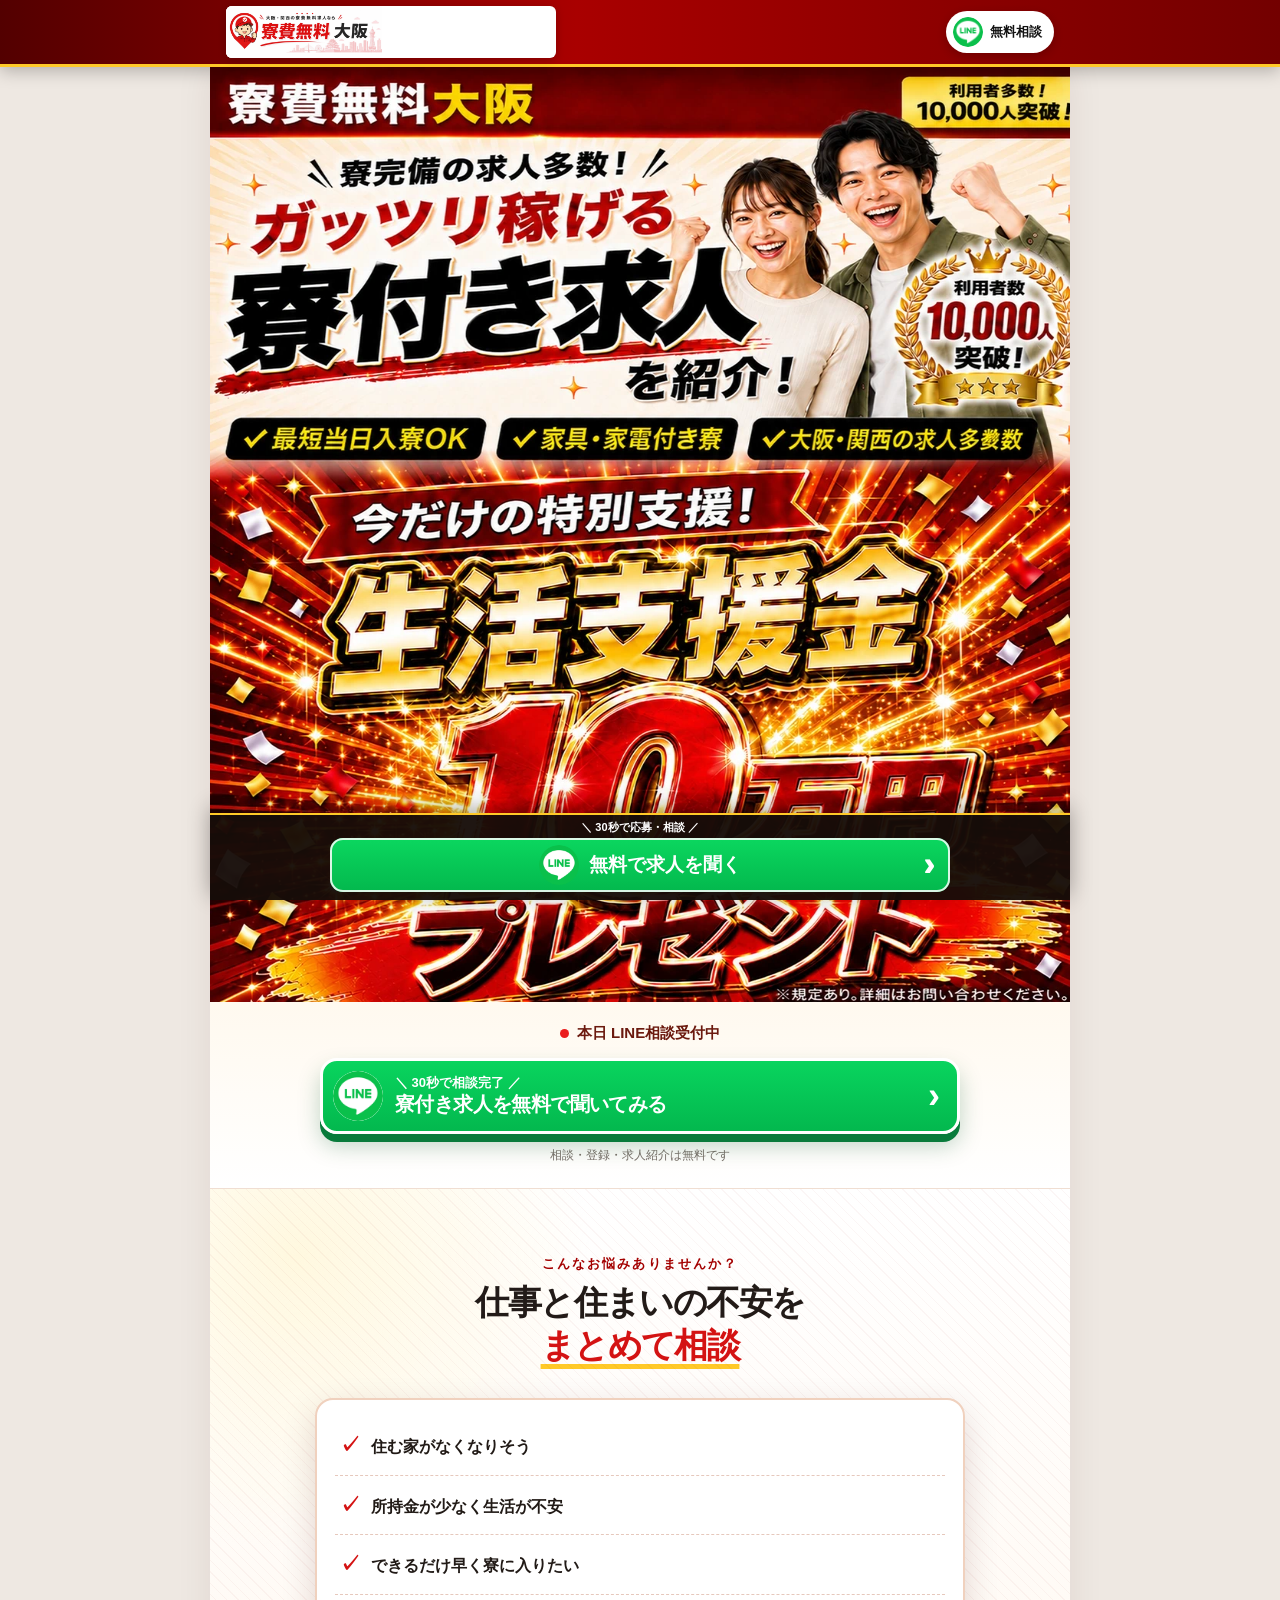
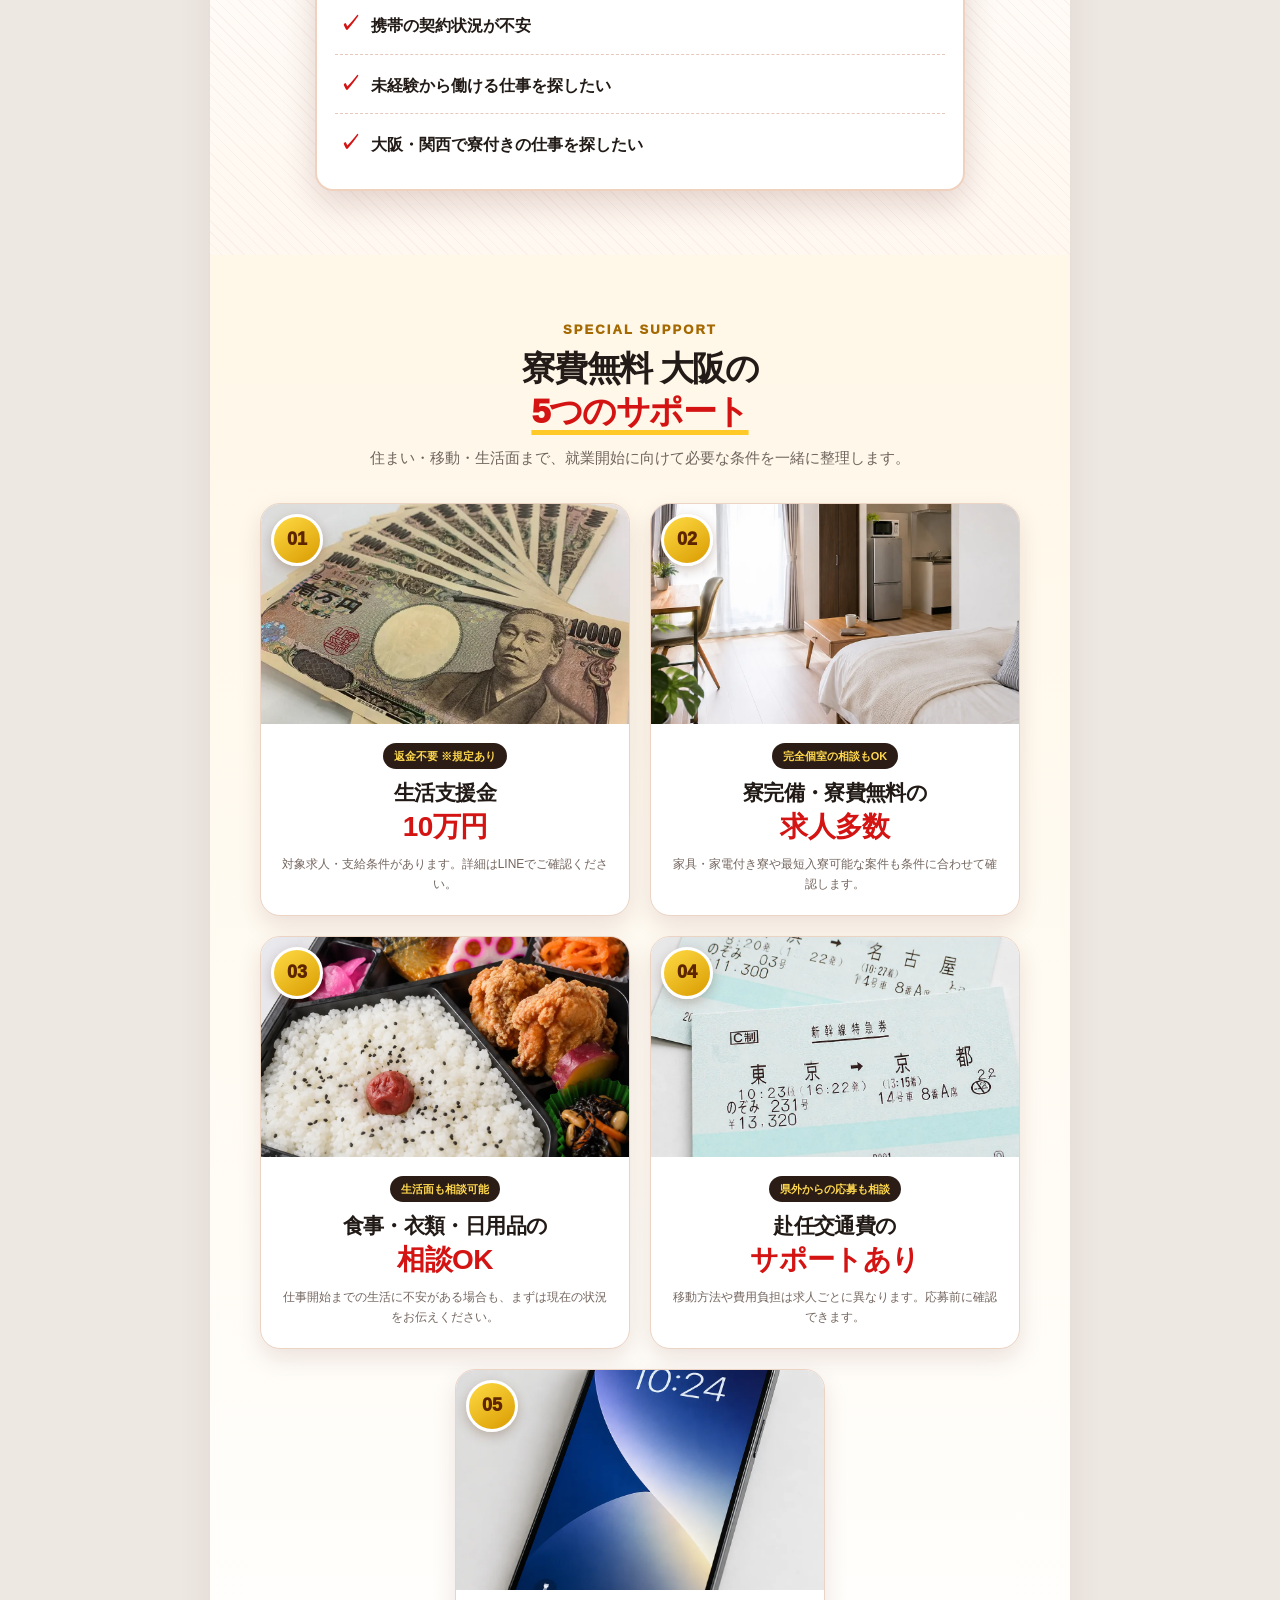
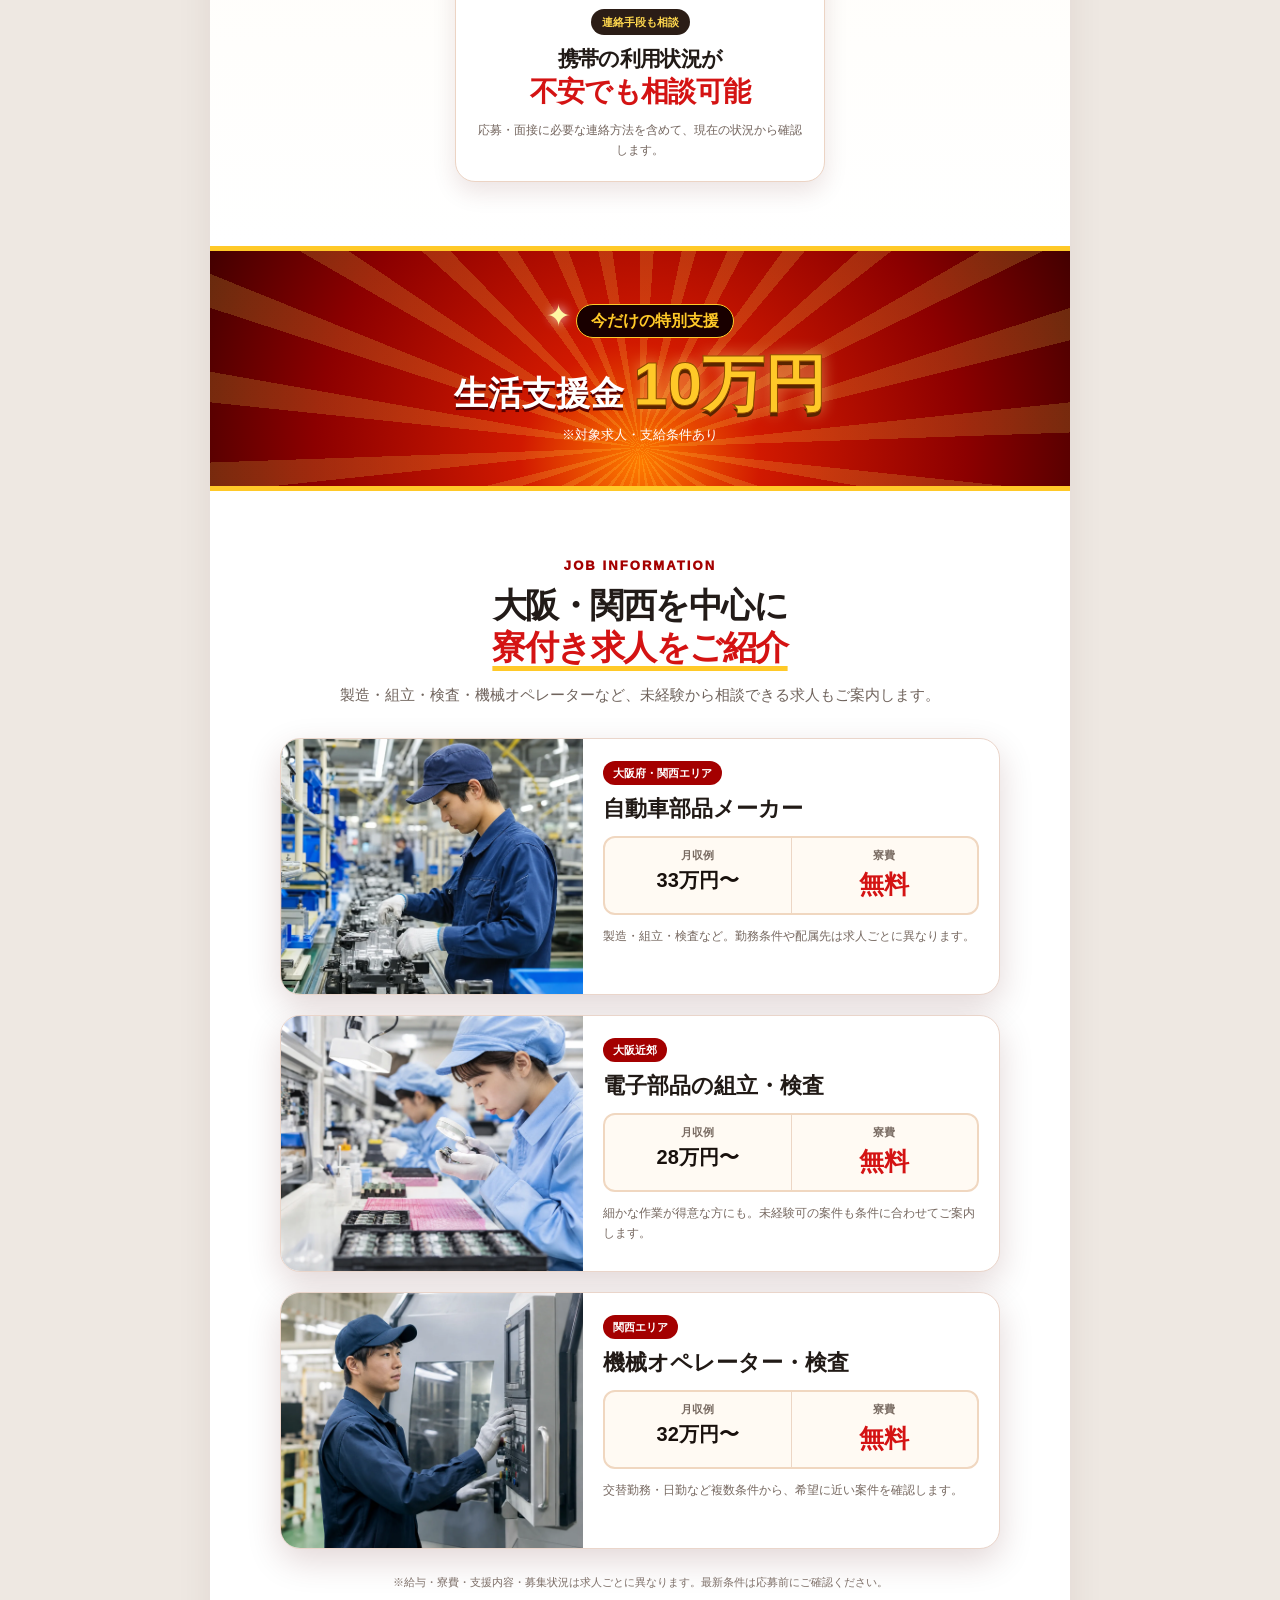
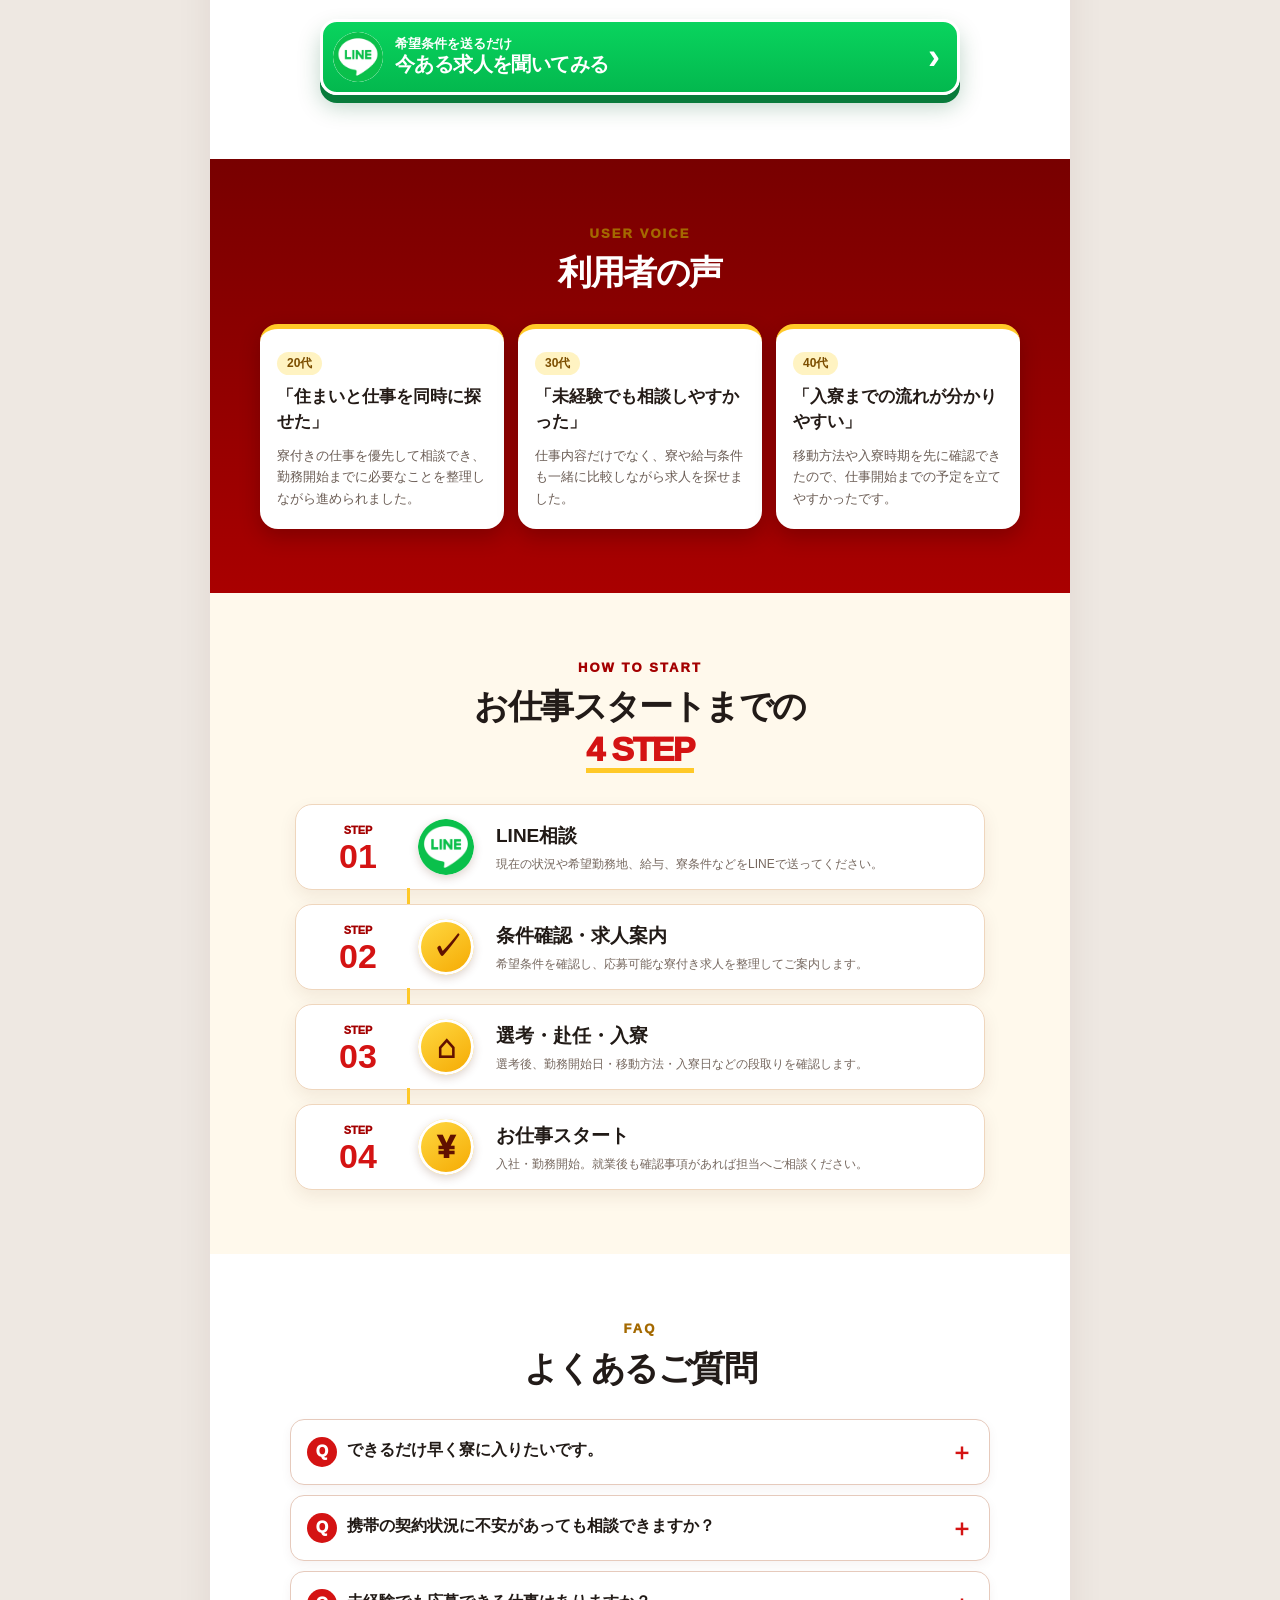
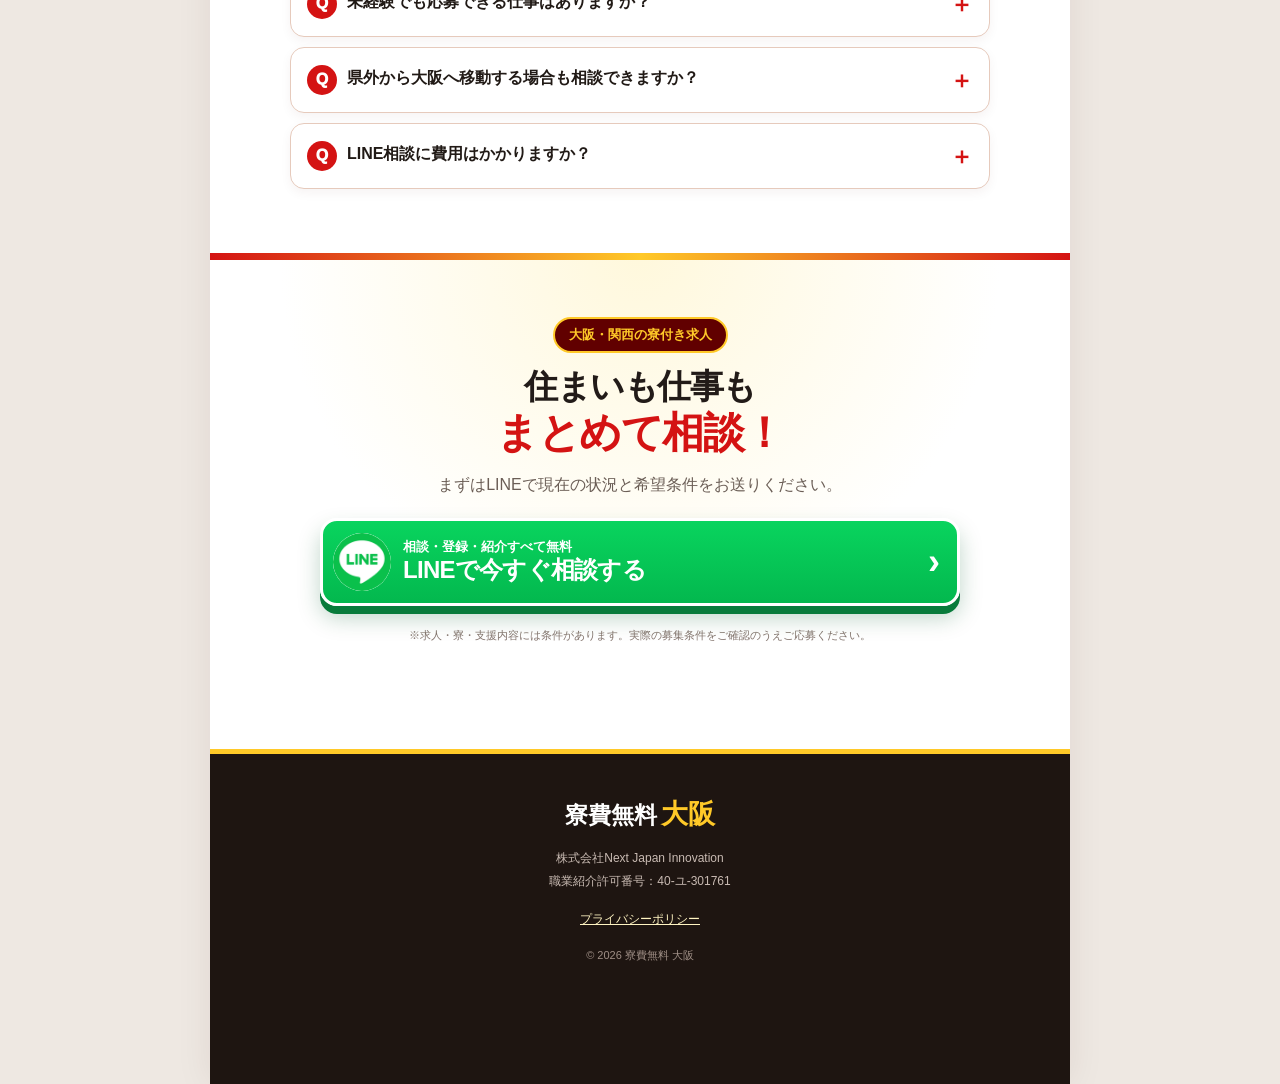
==== commit c5d9e5ce: "Add files via upload" ====
--- a/index.html
+++ b/index.html
@@ -2,141 +2,286 @@
 <html lang="ja">
 <head>
   <meta charset="utf-8">
-  <meta name="viewport" content="width=device-width, initial-scale=1">
-  <title>株式会社Next Japan Innovation｜当たり前を疑い、より良い選択肢を。</title>
-  <meta name="description" content="株式会社Next Japan Innovationの公式サイト。">
-  <link rel="stylesheet" href="assets/style.css">
+  <meta name="viewport" content="width=device-width,initial-scale=1,viewport-fit=cover">
+  <title>寮費無料 大阪｜大阪・関西の寮付き求人</title>
+  <meta name="description" content="大阪・関西の寮付き求人をLINEで無料相談。寮費無料、即入寮相談、赴任交通費、生活面のサポートなど、希望条件に合わせてお仕事探しをサポートします。">
+  <meta name="theme-color" content="#9f0000">
+  <meta property="og:title" content="寮費無料 大阪｜大阪・関西の寮付き求人">
+  <meta property="og:description" content="住まいも仕事もまとめて相談。大阪・関西の寮付き求人をLINEでご案内します。">
+  <meta property="og:type" content="website">
+  <meta property="og:image" content="assets/img/hero.png">
+  <link rel="icon" href="assets/img/line-icon.png">
+  <link rel="stylesheet" href="assets/css/style.css">
 </head>
 <body>
-<div class="scroll-progress" aria-hidden="true"></div>
-<header class="site-header">
-  <div class="container header-inner">
-    <a class="brand" href="index.html"><img src="assets/nextji-logo.png" alt="Next Japan Innovation"></a>
-    <nav class="global-nav">
-      <a href="index.html">HOME</a>
-      <a href="services.html">事業内容</a>
-      <a href="company.html">会社概要</a>
-      <a href="news.html">ニュース</a>
-      <a href="recruit.html">採用情報</a>
-      <a href="contact.html">お問い合わせ</a>
-    </nav>
-    <a class="header-contact" href="contact.html">CONTACT</a>
-    <button class="menu-btn">MENU</button>
+  <header class="site-header">
+    <div class="header-inner">
+      <a class="brand brand-image" href="#top" aria-label="寮費無料 大阪 トップへ">
+        <img src="assets/img/brand-osaka.webp" alt="大阪・関西の寮費無料求人なら 寮費無料 大阪" width="1200" height="400">
+      </a>
+      <a class="header-line" href="https://lin.ee/xo4sCJy" target="_blank" rel="noopener">
+        <img src="assets/img/line-icon.png" alt="LINE">
+        <span>無料相談</span>
+      </a>
+    </div>
+  </header>
+
+  <main id="top" class="site-frame">
+    <section class="hero" aria-label="寮費無料 大阪 メインビジュアル">
+      <picture>
+        <source srcset="assets/img/hero.webp" type="image/webp">
+        <img src="assets/img/hero.png" alt="寮費無料 大阪。寮付き求人を紹介。生活支援金10万円プレゼント。" width="1122" height="935" fetchpriority="high">
+      </picture>
+    </section>
+
+    <section class="quick-cta">
+      <div class="today-status"><span class="pulse-dot"></span><strong>本日 LINE相談受付中</strong></div>
+      <a class="line-cta shine" href="https://lin.ee/xo4sCJy" target="_blank" rel="noopener">
+        <img src="assets/img/line-icon.png" alt="">
+        <span><small>＼ 30秒で相談完了 ／</small><b>寮付き求人を無料で聞いてみる</b></span>
+        <span class="arrow">›</span>
+      </a>
+      <p class="micro-note">相談・登録・求人紹介は無料です</p>
+    </section>
+
+    <section id="worries" class="section worries-section">
+      <div class="section-kicker">こんなお悩みありませんか？</div>
+      <h2>仕事と住まいの不安を<br><em>まとめて相談</em></h2>
+      <div class="worry-list reveal">
+        <p><span>✓</span> 住む家がなくなりそう</p>
+        <p><span>✓</span> 所持金が少なく生活が不安</p>
+        <p><span>✓</span> できるだけ早く寮に入りたい</p>
+        <p><span>✓</span> 携帯の契約状況が不安</p>
+        <p><span>✓</span> 未経験から働ける仕事を探したい</p>
+        <p><span>✓</span> 大阪・関西で寮付きの仕事を探したい</p>
+      </div>
+    </section>
+
+    <section id="benefits" class="section benefits-section">
+      <div class="section-kicker gold">SPECIAL SUPPORT</div>
+      <h2>寮費無料 大阪の<br><em>5つのサポート</em></h2>
+      <p class="section-lead">住まい・移動・生活面まで、就業開始に向けて必要な条件を一緒に整理します。</p>
+
+      <div class="benefit-grid">
+        <article class="benefit-card reveal">
+          <div class="num">01</div>
+          <img src="assets/img/benefit-01-money.webp" alt="生活支援金のイメージ" loading="lazy">
+          <div class="benefit-body">
+            <span class="tag">返金不要 ※規定あり</span>
+            <h3>生活支援金<br><strong>10万円</strong></h3>
+            <p>対象求人・支給条件があります。詳細はLINEでご確認ください。</p>
+          </div>
+        </article>
+
+        <article class="benefit-card reveal">
+          <div class="num">02</div>
+          <img src="assets/img/benefit-02-room.webp" alt="家具家電付き寮のイメージ" loading="lazy">
+          <div class="benefit-body">
+            <span class="tag">完全個室の相談もOK</span>
+            <h3>寮完備・寮費無料の<br><strong>求人多数</strong></h3>
+            <p>家具・家電付き寮や最短入寮可能な案件も条件に合わせて確認します。</p>
+          </div>
+        </article>
+
+        <article class="benefit-card reveal">
+          <div class="num">03</div>
+          <img src="assets/img/benefit-03-bento.webp" alt="食事支援のイメージ" loading="lazy">
+          <div class="benefit-body">
+            <span class="tag">生活面も相談可能</span>
+            <h3>食事・衣類・日用品の<br><strong>相談OK</strong></h3>
+            <p>仕事開始までの生活に不安がある場合も、まずは現在の状況をお伝えください。</p>
+          </div>
+        </article>
+
+        <article class="benefit-card reveal">
+          <div class="num">04</div>
+          <img src="assets/img/benefit-04-ticket.webp" alt="赴任交通費のイメージ" loading="lazy">
+          <div class="benefit-body">
+            <span class="tag">県外からの応募も相談</span>
+            <h3>赴任交通費の<br><strong>サポートあり</strong></h3>
+            <p>移動方法や費用負担は求人ごとに異なります。応募前に確認できます。</p>
+          </div>
+        </article>
+
+        <article class="benefit-card reveal">
+          <div class="num">05</div>
+          <img src="assets/img/benefit-05-phone.webp" alt="スマートフォンのイメージ" loading="lazy">
+          <div class="benefit-body">
+            <span class="tag">連絡手段も相談</span>
+            <h3>携帯の利用状況が<br><strong>不安でも相談可能</strong></h3>
+            <p>応募・面接に必要な連絡方法を含めて、現在の状況から確認します。</p>
+          </div>
+        </article>
+      </div>
+    </section>
+
+    <section class="campaign-band reveal" aria-label="生活支援金キャンペーン">
+      <span class="spark">✦</span>
+      <p>今だけの特別支援</p>
+      <h2>生活支援金 <strong>10万円</strong></h2>
+      <small>※対象求人・支給条件あり</small>
+    </section>
+
+    <section id="jobs" class="section jobs-section">
+      <div class="section-kicker">JOB INFORMATION</div>
+      <h2>大阪・関西を中心に<br><em>寮付き求人をご紹介</em></h2>
+      <p class="section-lead">製造・組立・検査・機械オペレーターなど、未経験から相談できる求人もご案内します。</p>
+
+      <div class="job-list">
+        <article class="job-card reveal">
+          <img src="assets/img/job-01-factory.webp" alt="工場での製造作業イメージ" loading="lazy">
+          <div class="job-content">
+            <span class="area">大阪府・関西エリア</span>
+            <h3>自動車部品メーカー</h3>
+            <div class="job-specs">
+              <div><small>月収例</small><b>33万円〜</b></div>
+              <div><small>寮費</small><b class="free">無料</b></div>
+            </div>
+            <p>製造・組立・検査など。勤務条件や配属先は求人ごとに異なります。</p>
+          </div>
+        </article>
+
+        <article class="job-card reveal">
+          <img src="assets/img/job-02-electronics.webp" alt="電子部品の組立・検査イメージ" loading="lazy">
+          <div class="job-content">
+            <span class="area">大阪近郊</span>
+            <h3>電子部品の組立・検査</h3>
+            <div class="job-specs">
+              <div><small>月収例</small><b>28万円〜</b></div>
+              <div><small>寮費</small><b class="free">無料</b></div>
+            </div>
+            <p>細かな作業が得意な方にも。未経験可の案件も条件に合わせてご案内します。</p>
+          </div>
+        </article>
+
+        <article class="job-card reveal">
+          <img src="assets/img/job-03-machine.webp" alt="機械オペレーター作業イメージ" loading="lazy">
+          <div class="job-content">
+            <span class="area">関西エリア</span>
+            <h3>機械オペレーター・検査</h3>
+            <div class="job-specs">
+              <div><small>月収例</small><b>32万円〜</b></div>
+              <div><small>寮費</small><b class="free">無料</b></div>
+            </div>
+            <p>交替勤務・日勤など複数条件から、希望に近い案件を確認します。</p>
+          </div>
+        </article>
+      </div>
+
+      <p class="jobs-note">※給与・寮費・支援内容・募集状況は求人ごとに異なります。最新条件は応募前にご確認ください。</p>
+      <a class="line-cta shine" href="https://lin.ee/xo4sCJy" target="_blank" rel="noopener">
+        <img src="assets/img/line-icon.png" alt="">
+        <span><small>希望条件を送るだけ</small><b>今ある求人を聞いてみる</b></span>
+        <span class="arrow">›</span>
+      </a>
+    </section>
+
+    <section id="voices" class="section voices-section">
+      <div class="section-kicker gold">USER VOICE</div>
+      <h2>利用者の声</h2>
+      <div class="voices-grid">
+        <article class="voice reveal">
+          <span class="age">20代</span>
+          <h3>「住まいと仕事を同時に探せた」</h3>
+          <p>寮付きの仕事を優先して相談でき、勤務開始までに必要なことを整理しながら進められました。</p>
+        </article>
+        <article class="voice reveal">
+          <span class="age">30代</span>
+          <h3>「未経験でも相談しやすかった」</h3>
+          <p>仕事内容だけでなく、寮や給与条件も一緒に比較しながら求人を探せました。</p>
+        </article>
+        <article class="voice reveal">
+          <span class="age">40代</span>
+          <h3>「入寮までの流れが分かりやすい」</h3>
+          <p>移動方法や入寮時期を先に確認できたので、仕事開始までの予定を立てやすかったです。</p>
+        </article>
+      </div>
+    </section>
+
+    <section id="steps" class="section steps-section">
+      <div class="section-kicker">HOW TO START</div>
+      <h2>お仕事スタートまでの<br><em>4 STEP</em></h2>
+      <div class="steps">
+        <article class="step reveal">
+          <div class="step-no">STEP <b>01</b></div>
+          <img class="step-line-icon" src="assets/img/line-icon.png" alt="LINE">
+          <div><h3>LINE相談</h3><p>現在の状況や希望勤務地、給与、寮条件などをLINEで送ってください。</p></div>
+        </article>
+        <article class="step reveal">
+          <div class="step-no">STEP <b>02</b></div>
+          <div class="step-symbol">✓</div>
+          <div><h3>条件確認・求人案内</h3><p>希望条件を確認し、応募可能な寮付き求人を整理してご案内します。</p></div>
+        </article>
+        <article class="step reveal">
+          <div class="step-no">STEP <b>03</b></div>
+          <div class="step-symbol">⌂</div>
+          <div><h3>選考・赴任・入寮</h3><p>選考後、勤務開始日・移動方法・入寮日などの段取りを確認します。</p></div>
+        </article>
+        <article class="step reveal">
+          <div class="step-no">STEP <b>04</b></div>
+          <div class="step-symbol">¥</div>
+          <div><h3>お仕事スタート</h3><p>入社・勤務開始。就業後も確認事項があれば担当へご相談ください。</p></div>
+        </article>
+      </div>
+    </section>
+
+    <section id="faq" class="section faq-section">
+      <div class="section-kicker gold">FAQ</div>
+      <h2>よくあるご質問</h2>
+      <div class="faq-list">
+        <details class="faq reveal">
+          <summary><span>Q</span>できるだけ早く寮に入りたいです。</summary>
+          <div class="answer"><span>A</span><p>入寮可能日は求人・寮の空き状況によって異なります。希望日をLINEでお伝えいただき、現在案内可能な案件から確認します。</p></div>
+        </details>
+        <details class="faq reveal">
+          <summary><span>Q</span>携帯の契約状況に不安があっても相談できますか？</summary>
+          <div class="answer"><span>A</span><p>ご相談可能です。応募・面接に必要な連絡方法を含めて、現在の状況をお聞きしたうえで確認します。</p></div>
+        </details>
+        <details class="faq reveal">
+          <summary><span>Q</span>未経験でも応募できる仕事はありますか？</summary>
+          <div class="answer"><span>A</span><p>未経験から応募できる製造・組立・検査などの求人もあります。募集状況に応じてご案内します。</p></div>
+        </details>
+        <details class="faq reveal">
+          <summary><span>Q</span>県外から大阪へ移動する場合も相談できますか？</summary>
+          <div class="answer"><span>A</span><p>可能です。赴任交通費や移動方法のサポート条件は求人ごとに異なるため、応募前に確認します。</p></div>
+        </details>
+        <details class="faq reveal">
+          <summary><span>Q</span>LINE相談に費用はかかりますか？</summary>
+          <div class="answer"><span>A</span><p>LINEでの相談・求人紹介に費用はかかりません。求人条件や支援内容をご確認のうえ応募をご検討ください。</p></div>
+        </details>
+      </div>
+    </section>
+
+    <section class="final-cta section">
+      <div class="final-badge">大阪・関西の寮付き求人</div>
+      <h2>住まいも仕事も<br><strong>まとめて相談！</strong></h2>
+      <p>まずはLINEで現在の状況と希望条件をお送りください。</p>
+      <a class="line-cta line-cta-large shine" href="https://lin.ee/xo4sCJy" target="_blank" rel="noopener">
+        <img src="assets/img/line-icon.png" alt="">
+        <span><small>相談・登録・紹介すべて無料</small><b>LINEで今すぐ相談する</b></span>
+        <span class="arrow">›</span>
+      </a>
+      <small class="conditions">※求人・寮・支援内容には条件があります。実際の募集条件をご確認のうえご応募ください。</small>
+    </section>
+
+    <footer class="site-footer">
+      <div class="footer-brand"><span>寮費無料</span><b>大阪</b></div>
+      <p>株式会社Next Japan Innovation</p>
+      <p>職業紹介許可番号：40-ユ-301761</p>
+      <a href="privacy.html">プライバシーポリシー</a>
+      <small>© 2026 寮費無料 大阪</small>
+    </footer>
+  </main>
+
+  <div class="sticky-line" role="navigation" aria-label="LINE無料相談">
+    <span>＼ 30秒で応募・相談 ／</span>
+    <a href="https://lin.ee/xo4sCJy" target="_blank" rel="noopener" class="shine">
+      <img src="assets/img/line-icon.png" alt="LINE">
+      <b>無料で求人を聞く</b>
+      <i>›</i>
+    </a>
   </div>
-</header>
-<main class="home-main">
-
-<section class="plust-hero">
-  <div class="hero-watermark">NEXT<br>JAPAN</div>
-  <div class="container hero-grid">
-    <div class="hero-copy reveal">
-      <p class="kicker">Next Japan Innovation Inc.</p>
-      <h1>当たり前を疑い、<br>より良い選択肢を。</h1>
-      <p>Web・アプリ・SNSを活用したデジタルマーケティング支援で、企業・店舗の集客力向上と継続的な成長をサポートします。</p>
-      <div class="hero-actions"><a class="btn" href="contact.html">お問い合わせ</a><a class="btn light" href="services.html">事業内容を見る</a></div>
-    </div>
-    <div class="hero-visual reveal">
-      <div class="hero-card-large"><img src="assets/service-website.png" alt="ホームページ制作"></div>
-      <div class="hero-card-small"><img src="assets/service-camera.png" alt="防犯カメラ販売・設置"><b>Security Solution</b><span>防犯カメラ販売・設置</span></div>
-    </div>
-  </div>
-  <div class="scroll-mark">SCROLL</div>
-</section>
-
-<section class="section reason-section">
-  <div class="container reason-grid">
-    <div class="section-title reveal">
-      <p class="section-en">REASON</p>
-      <h2>選ばれる理由</h2>
-    </div>
-    <div class="reason-copy reveal">
-      <h3>お客様一社一社に寄り添い、<br>課題の整理から実行、改善までを伴走型でサポートします。</h3>
-      <p>私たちは、マーケティングを「売るための手段」ではなく、「事業を前に進めるための支援」と考えています。</p>
-      <p>数字だけでなく想いにも向き合い、信頼関係を大切にしながら、成果につながるマーケティングを通じて、お客様の成長と社会の発展に貢献します。</p>
-    </div>
-  </div>
-</section>
-
-<section class="section light">
-  <div class="container">
-    <div class="section-head reveal">
-      <div><p class="section-en">SOLUTION</p><h2>ソリューション</h2></div>
-      <p>Web・アプリ・SNSを活用したデジタルマーケティング支援を通じて、企業・店舗の集客力向上と継続的な成長をサポートします。</p>
-    </div>
-    <div class="solution-grid">
-      <article class="solution-card reveal"><img src="assets/service-website.png" alt="ホームページ制作"><div class="solution-body"><span class="solution-no">01</span><h3>ホームページ制作</h3><p>集客・問い合わせにつながるWebサイトを制作します。</p><a class="read-more" href="service-website.html">READ MORE</a></div></article>
-      <article class="solution-card reveal"><img src="assets/service-reservation.png" alt="店舗型予約ツール"><div class="solution-body"><span class="solution-no">02</span><h3>店舗型予約ツール</h3><p>予約管理を効率化し、取りこぼし防止や対応工数の削減を実現します。</p><a class="read-more" href="service-reservation.html">READ MORE</a></div></article>
-      <article class="solution-card reveal"><img src="assets/service-system.png" alt="業務効率化システム"><div class="solution-body"><span class="solution-no">03</span><h3>業務効率化システム</h3><p>見積書・請求書の作成から顧客管理までを一元化します。</p><a class="read-more" href="service-system.html">READ MORE</a></div></article>
-      <article class="solution-card reveal"><img src="assets/service-app.png" alt="店舗公式アプリ開発"><div class="solution-body"><span class="solution-no">04</span><h3>店舗公式アプリ開発</h3><p>リピーター獲得と顧客との継続的な関係構築を支援します。</p><a class="read-more" href="service-app.html">READ MORE</a></div></article>
-      <article class="solution-card reveal"><img src="assets/service-sns.png" alt="SNSマーケティング支援"><div class="solution-body"><span class="solution-no">05</span><h3>SNS / MEO支援</h3><p>SNSとGoogleマップを活用し、認知拡大と来店促進を支援します。</p><a class="read-more" href="service-sns-meo.html">READ MORE</a></div></article>
-      <article class="solution-card reveal"><img src="assets/service-camera.png" alt="防犯カメラ販売・設置"><div class="solution-body"><span class="solution-no">06</span><h3>防犯カメラ販売・設置</h3><p>店舗・事務所・施設向けに、防犯カメラの販売から設置まで対応します。</p><a class="read-more" href="service-camera.html">READ MORE</a></div></article>
-    </div>
-  </div>
-</section>
-
-<section class="section works-band">
-  <div class="container works-grid">
-    <div class="reveal">
-      <p class="section-en">WORKS</p>
-      <h2>事業を前に進める<br>支援領域</h2>
-      <p>企画から制作、運用、改善までを一貫して行い、成果につながる施策を提供します。</p>
-    </div>
-    <div class="works-list reveal">
-      <div class="works-item"><b>ホームページ制作</b><span>構成・導線・デザイン</span></div>
-      <div class="works-item"><b>店舗DX</b><span>予約・顧客管理・業務効率化</span></div>
-      <div class="works-item"><b>SNS / MEO</b><span>認知拡大・来店促進</span></div>
-      <div class="works-item"><b>防犯カメラ</b><span>販売・設置・安心づくり</span></div>
-    </div>
-  </div>
-</section>
-
-<section class="section">
-  <div class="container">
-    <div class="section-head reveal">
-      <div><p class="section-en">CORPORATION</p><h2>企業情報</h2></div>
-      <p>株式会社Next Japan Innovationの会社情報、採用情報、お知らせをご確認いただけます。</p>
-    </div>
-    <div class="corporation-grid">
-      <a class="corp-card reveal" href="company.html"><img src="https://images.unsplash.com/photo-1486406146926-c627a92ad1ab?auto=format&fit=crop&w=1400&q=80" alt="会社概要"><span>Profile</span><h3>会社概要</h3><p>所在地、代表者、事業内容はこちら</p><em>READ MORE</em></a>
-      <a class="corp-card reveal" href="recruit.html"><img src="https://images.unsplash.com/photo-1552664730-d307ca884978?auto=format&fit=crop&w=1400&q=80" alt="採用情報"><span>Recruit</span><h3>採用情報</h3><p>Next Japan Innovationで働きたい方へ</p><em>READ MORE</em></a>
-      <a class="corp-card reveal" href="news.html"><img src="https://images.unsplash.com/photo-1497366754035-f200968a6e72?auto=format&fit=crop&w=1400&q=80" alt="ニュース"><span>News</span><h3>ニュース</h3><p>当社からのお知らせはこちら</p><em>READ MORE</em></a>
-    </div>
-  </div>
-</section>
-
-<section class="section light">
-  <div class="container">
-    <div class="section-head reveal"><div><p class="section-en">NEWS</p><h2>お知らせ</h2></div><a class="btn outline" href="news.html">一覧を見る</a></div>
-    <div class="news-list reveal"><a class="news-item" href="news.html"><time>2026.01.06</time><span>お知らせ</span><strong>ホームページをリニューアルしました</strong></a></div>
-  </div>
-</section>
-
-<section class="bottom-cta">
-  <div class="container cta-grid">
-    <a class="cta-card reveal" href="recruit.html" style="background:url('https://images.unsplash.com/photo-1552664730-d307ca884978?auto=format&fit=crop&w=1400&q=80') center/cover"><span>RECRUIT</span><strong>採用情報</strong><p>新卒採用、キャリア採用、アルバイト採用など「Next Japan Innovationで働いてみたい」という方はこちら</p></a>
-    <a class="cta-card reveal" href="contact.html" style="background:url('https://images.unsplash.com/photo-1497366754035-f200968a6e72?auto=format&fit=crop&w=1400&q=80') center/cover"><span>CONTACT</span><strong>お問い合わせ</strong><p>WEB・アプリ開発、デザイン、プロモーション、ブランディング、防犯カメラ販売・設置などのご依頼やご相談はこちら</p></a>
-  </div>
-</section>
-
-</main>
-<footer class="footer">
-  <div class="container footer-grid">
-    <div>
-      <img class="footer-logo" src="assets/nextji-logo.png" alt="Next Japan Innovation">
-      <p>株式会社Next Japan Innovation<br>(Next Japan Innovation Inc.)</p>
-      <p>〒810-0001<br>福岡市中央区天神４ー９ー１０<br>第二正友ビル ４階<br>TEL: 092-600-3558<br>info@next-ji.jp</p>
-    </div>
-    <div>
-      <h4>事業内容</h4>
-      <ul><li><a href="service-website.html">ホームページ制作</a></li><li><a href="service-reservation.html">店舗型予約ツール</a></li><li><a href="service-system.html">業務効率化システム</a></li><li><a href="service-app.html">店舗公式アプリ開発</a></li><li><a href="service-sns-meo.html">SNSマーケティング支援 / MEO対策</a></li><li><a href="service-camera.html">防犯カメラ販売・設置</a></li></ul>
-    </div>
-    <div>
-      <h4>企業情報</h4>
-      <ul><li><a href="company.html">会社概要</a></li><li><a href="news.html">ニュース</a></li><li><a href="recruit.html">採用</a></li><li><a href="contact.html">お問い合わせ</a></li><li><a href="privacy.html">プライバシーポリシー</a></li></ul>
-    </div>
-  </div>
-  <div class="copyright">© 2026 Next Japan Innovation Inc. All Rights Reserved.</div>
-</footer>
-<script src="assets/script.js"></script>
+
+  <script src="assets/js/main.js"></script>
 </body>
-</html>+</html>
--- a/assets/css/style.css
+++ b/assets/css/style.css
@@ -0,0 +1,189 @@
+:root{
+  --red:#d41313;
+  --red2:#a40000;
+  --deep:#610000;
+  --dark:#17120f;
+  --gold:#ffc928;
+  --gold2:#fff0a2;
+  --cream:#fff8ec;
+  --paper:#ffffff;
+  --line:#06c755;
+  --text:#211a16;
+  --muted:#70645d;
+  --shadow:0 12px 34px rgba(74,0,0,.16);
+}
+*{box-sizing:border-box}
+html{scroll-behavior:smooth}
+body{margin:0;font-family:-apple-system,BlinkMacSystemFont,"Hiragino Kaku Gothic ProN","Yu Gothic",Meiryo,sans-serif;color:var(--text);background:#eee8e2;line-height:1.65;-webkit-font-smoothing:antialiased}
+a{color:inherit;text-decoration:none}
+img{max-width:100%;display:block}
+button,summary{font:inherit}
+.site-header{position:sticky;top:0;z-index:50;background:linear-gradient(90deg,#530000 0%,#a90000 45%,#730000 100%);border-bottom:3px solid var(--gold);box-shadow:0 4px 16px rgba(0,0,0,.25)}
+.header-inner{max-width:860px;height:64px;margin:auto;padding:0 16px;display:flex;align-items:center;justify-content:space-between;gap:12px}
+.brand{display:flex;align-items:center;font-weight:1000;letter-spacing:-.04em;text-shadow:0 2px 2px rgba(0,0,0,.35)}
+.brand-main{font-size:24px;color:white}
+.brand-area{font-size:27px;color:var(--gold);margin-left:5px}
+.brand-image{height:52px;max-width:330px;flex:0 1 330px;overflow:hidden;border-radius:6px;background:#fff;box-shadow:0 2px 8px rgba(0,0,0,.2);text-shadow:none}
+.brand-image img{width:auto;height:100%;max-width:100%;object-fit:contain;object-position:left center;background:#fff}
+.header-line{display:flex;align-items:center;gap:7px;background:#fff;color:#111;border-radius:999px;padding:6px 12px 6px 7px;font-size:13px;font-weight:900;box-shadow:0 3px 10px rgba(0,0,0,.2)}
+.header-line img{width:30px;height:30px;border-radius:50%}
+.site-frame{max-width:860px;margin:0 auto;background:white;box-shadow:0 0 34px rgba(60,0,0,.08);overflow:hidden}
+.hero{background:#640000}
+.hero picture,.hero img{width:100%}
+.quick-cta{padding:18px 18px 22px;background:linear-gradient(180deg,#fff9ef,#fff);text-align:center;border-bottom:1px solid #f0ded2}
+.today-status{display:inline-flex;align-items:center;gap:8px;font-size:15px;margin-bottom:12px;color:#6b190e}
+.pulse-dot{width:9px;height:9px;border-radius:50%;background:#eb1d1d;box-shadow:0 0 0 rgba(235,29,29,.4);animation:pulse 1.8s infinite}
+@keyframes pulse{0%{box-shadow:0 0 0 0 rgba(235,29,29,.45)}70%{box-shadow:0 0 0 9px rgba(235,29,29,0)}100%{box-shadow:0 0 0 0 rgba(235,29,29,0)}}
+.line-cta{position:relative;overflow:hidden;max-width:640px;margin:0 auto;min-height:76px;padding:10px 17px 10px 10px;display:flex;align-items:center;gap:12px;background:linear-gradient(180deg,#09d45e,#03b84e);color:#fff;border:3px solid #fff;border-radius:17px;box-shadow:0 8px 0 #087b3b,0 12px 22px rgba(0,90,42,.25);font-weight:900;text-align:left}
+.line-cta img{width:50px;height:50px;flex:0 0 auto;border-radius:50%;background:#fff}
+.line-cta span:nth-child(2){display:flex;flex-direction:column;line-height:1.25;flex:1}
+.line-cta small{font-size:13px;font-weight:800}
+.line-cta b{font-size:20px;letter-spacing:-.03em}
+.line-cta .arrow{font-size:36px;line-height:1}
+.shine::after{content:"";position:absolute;top:-50%;left:-45%;width:24%;height:200%;background:linear-gradient(100deg,transparent,rgba(255,255,255,.88),transparent);transform:rotate(18deg);animation:shine 4s ease-in-out infinite;pointer-events:none}
+@keyframes shine{0%,72%{left:-45%;opacity:0}76%{opacity:1}90%{left:125%;opacity:1}100%{left:125%;opacity:0}}
+.micro-note{font-size:12px;color:#786e68;margin:12px 0 0}
+.section{padding:64px 22px}
+.section-kicker{text-align:center;color:var(--red2);font-size:13px;font-weight:1000;letter-spacing:.16em;margin-bottom:7px}
+.section-kicker.gold{color:#a46900}
+.section h2{text-align:center;font-size:34px;line-height:1.25;letter-spacing:-.045em;margin:0 0 14px;color:#221b18;font-weight:1000}
+.section h2 em{font-style:normal;color:var(--red);text-decoration:underline;text-decoration-color:var(--gold);text-decoration-thickness:5px;text-underline-offset:7px}
+.section-lead{max-width:650px;margin:0 auto 30px;text-align:center;color:var(--muted);font-size:15px}
+.worries-section{position:relative;background:radial-gradient(circle at 10% 10%,#fff8df,transparent 30%),linear-gradient(180deg,#fff,#fff8f0)}
+.worries-section::before{content:"";position:absolute;inset:0;opacity:.035;background:repeating-linear-gradient(45deg,#930000 0 1px,transparent 1px 8px);pointer-events:none}
+.worry-list{position:relative;max-width:650px;margin:32px auto 0;background:#fff;border:2px solid #f0d1be;border-radius:18px;padding:16px 18px;box-shadow:var(--shadow)}
+.worry-list p{margin:0;padding:12px 4px;border-bottom:1px dashed #e6c8bc;font-weight:800;font-size:16px}
+.worry-list p:last-child{border-bottom:0}
+.worry-list span{color:var(--red);font-size:21px;font-weight:1000;margin-right:7px}
+.benefits-section{background:linear-gradient(180deg,#fff7e7,#fff)}
+.benefit-grid{display:grid;grid-template-columns:repeat(2,minmax(0,1fr));gap:20px;max-width:760px;margin:32px auto 0}
+.benefit-card{position:relative;background:#fff;border:1px solid #ecd4c4;border-radius:20px;overflow:hidden;box-shadow:0 10px 25px rgba(85,0,0,.11)}
+.benefit-card:last-child{grid-column:1/-1;max-width:370px;justify-self:center;width:100%}
+.benefit-card>.num{position:absolute;z-index:2;top:10px;left:10px;width:52px;height:52px;border-radius:50%;background:linear-gradient(145deg,#ffdb45,#d99b00);border:3px solid #fff;color:#5d2600;display:grid;place-items:center;font-weight:1000;font-size:18px;box-shadow:0 4px 12px rgba(74,33,0,.25)}
+.benefit-card>img{width:100%;height:220px;object-fit:cover}
+.benefit-body{padding:18px 17px 20px;text-align:center}
+.tag{display:inline-block;background:#2b1d16;color:#ffd84e;border-radius:999px;padding:4px 11px;font-size:11px;font-weight:900;margin-bottom:10px}
+.benefit-body h3{margin:0;font-size:21px;line-height:1.35;letter-spacing:-.03em}
+.benefit-body h3 strong{font-size:28px;color:var(--red)}
+.benefit-body p{font-size:12px;color:#74665f;margin:10px 0 0;line-height:1.65}
+.campaign-band{position:relative;padding:40px 20px;text-align:center;color:white;background:radial-gradient(circle at 50% 90%,#ff7b00 0%,#d11900 25%,#8c0000 68%,#430000 100%);border-top:5px solid var(--gold);border-bottom:5px solid var(--gold);overflow:hidden}
+.campaign-band::before{content:"";position:absolute;inset:-80px;background:repeating-conic-gradient(from 0deg at 50% 70%,rgba(255,232,77,.18) 0deg 4deg,transparent 4deg 12deg);animation:spinbg 24s linear infinite}
+@keyframes spinbg{to{transform:rotate(360deg)}}
+.campaign-band>*{position:relative;z-index:1}
+.campaign-band .spark{font-size:30px;color:#fff7a3;text-shadow:0 0 12px #fff}
+.campaign-band p{margin:0 auto 4px;display:inline-block;padding:3px 14px;background:#190000;border:1px solid var(--gold);border-radius:999px;font-weight:900;color:var(--gold)}
+.campaign-band h2{margin:8px 0 0;font-size:34px;line-height:1.1;color:#fff;text-shadow:0 3px 0 #5a0000}
+.campaign-band h2 strong{display:inline-block;font-size:62px;color:var(--gold);-webkit-text-stroke:1px #8f4c00;text-shadow:0 4px 0 #5a2500,0 0 16px rgba(255,241,143,.6)}
+.campaign-band small{display:block;margin-top:6px}
+.jobs-section{background:#fff}
+.job-list{max-width:720px;margin:30px auto 24px;display:grid;gap:20px}
+.job-card{display:grid;grid-template-columns:42% 58%;background:#fff;border:1px solid #ead5ca;border-radius:20px;overflow:hidden;box-shadow:var(--shadow)}
+.job-card>img{width:100%;height:100%;min-height:255px;object-fit:cover}
+.job-content{padding:20px}
+.area{display:inline-block;font-size:11px;font-weight:900;color:#fff;background:var(--red2);border-radius:999px;padding:3px 10px}
+.job-content h3{font-size:22px;margin:9px 0 12px;line-height:1.35}
+.job-specs{display:grid;grid-template-columns:1fr 1fr;border:2px solid #f0d7c0;border-radius:12px;overflow:hidden;background:#fffaf3}
+.job-specs>div{padding:8px 9px;text-align:center}
+.job-specs>div+div{border-left:1px solid #ecd6c5}
+.job-specs small{display:block;font-size:11px;color:#786a61;font-weight:800}
+.job-specs b{font-size:20px;color:#18100c}
+.job-specs .free{color:var(--red);font-size:25px}
+.job-content p{font-size:12px;color:#766860;margin:12px 0 0}
+.jobs-note{max-width:680px;margin:0 auto 28px;font-size:11px;color:#7d6f68;text-align:center}
+.voices-section{background:linear-gradient(180deg,#780000,#a90000);color:white}
+.voices-section h2{color:white}
+.voices-grid{display:grid;grid-template-columns:repeat(3,1fr);gap:14px;max-width:760px;margin:30px auto 0}
+.voice{background:#fff;color:#241b17;border-radius:18px;padding:20px 17px;box-shadow:0 8px 20px rgba(31,0,0,.25);border-top:5px solid var(--gold)}
+.age{display:inline-block;background:#fff3c2;color:#7c4e00;border-radius:999px;padding:2px 10px;font-size:12px;font-weight:900}
+.voice h3{font-size:17px;line-height:1.45;margin:10px 0}
+.voice p{font-size:13px;color:#6b5d55;margin:0}
+.steps-section{background:#fff9ec}
+.steps{max-width:690px;margin:34px auto 0;display:grid;gap:14px}
+.step{position:relative;display:grid;grid-template-columns:88px 62px 1fr;align-items:center;gap:16px;background:white;border:1px solid #efd6bd;border-radius:17px;padding:14px 18px;box-shadow:0 7px 18px rgba(88,34,0,.08)}
+.step:not(:last-child)::after{content:"";position:absolute;left:111px;bottom:-17px;width:3px;height:18px;background:var(--gold)}
+.step-no{font-size:11px;color:var(--red2);font-weight:1000;text-align:center}
+.step-no b{display:block;font-size:34px;line-height:1;color:var(--red)}
+.step-symbol,.step-line-icon{width:56px;height:56px;border-radius:50%;display:grid;place-items:center;background:linear-gradient(145deg,#ffdb45,#f5a800);color:#611100;font-size:32px;font-weight:1000;box-shadow:inset 0 0 0 3px #fff,0 3px 10px rgba(89,37,0,.2)}
+.step-line-icon{object-fit:cover;background:white}
+.step h3{font-size:19px;margin:0 0 3px}
+.step p{font-size:12px;color:#76685f;margin:0}
+.faq-section{background:white}
+.faq-list{max-width:700px;margin:30px auto 0;display:grid;gap:10px}
+.faq{border:1px solid #e6cabc;border-radius:14px;background:#fff;overflow:hidden;box-shadow:0 4px 11px rgba(80,15,0,.05)}
+.faq summary{list-style:none;cursor:pointer;padding:17px 48px 17px 16px;font-weight:900;position:relative;display:flex;gap:10px;align-items:flex-start}
+.faq summary::-webkit-details-marker{display:none}
+.faq summary::after{content:"＋";position:absolute;right:16px;top:14px;color:var(--red);font-size:23px;font-weight:600}
+.faq[open] summary::after{content:"−"}
+.faq summary span,.answer>span{display:inline-grid;place-items:center;flex:0 0 auto;width:30px;height:30px;border-radius:50%;background:var(--red);color:white;font-weight:1000}
+.answer{display:flex;gap:10px;padding:0 16px 17px;border-top:1px dashed #e7cfc4;padding-top:15px;background:#fffaf4}
+.answer>span{background:#251713;color:var(--gold)}
+.answer p{margin:1px 0 0;font-size:13px;color:#645850}
+.final-cta{position:relative;background:radial-gradient(circle at 50% 0,#fff8dc 0,#fff 55%);text-align:center;padding-bottom:105px}
+.final-cta::before{content:"";position:absolute;left:0;right:0;top:0;height:7px;background:linear-gradient(90deg,var(--red),var(--gold),var(--red))}
+.final-badge{display:inline-block;background:var(--deep);color:var(--gold);border:2px solid var(--gold);border-radius:999px;padding:5px 14px;font-size:13px;font-weight:900;margin-bottom:12px}
+.final-cta h2 strong{font-size:42px;color:var(--red)}
+.final-cta>p{margin:-2px 0 20px;color:#6b5e56}
+.line-cta-large{min-height:88px}
+.line-cta-large img{width:58px;height:58px}
+.line-cta-large b{font-size:24px}
+.conditions{display:block;margin:20px auto 0;max-width:620px;color:#83746d;font-size:11px}
+.site-footer{background:#1e1511;color:#eee3dc;text-align:center;padding:38px 20px 120px;border-top:5px solid var(--gold)}
+.footer-brand{display:inline-flex;align-items:baseline;gap:4px;font-size:23px;font-weight:1000;margin-bottom:9px}
+.footer-brand span{color:#fff}.footer-brand b{color:var(--gold);font-size:27px}
+.site-footer p{font-size:12px;margin:3px 0;color:#c9bbb3}
+.site-footer a{display:inline-block;color:#fff4c2;text-decoration:underline;margin:16px 0;font-size:12px}
+.site-footer small{display:block;color:#9e8e85;font-size:11px}
+.sticky-line{position:fixed;z-index:80;left:50%;bottom:0;transform:translateX(-50%);width:min(860px,100%);padding:6px max(10px,env(safe-area-inset-right)) calc(8px + env(safe-area-inset-bottom)) max(10px,env(safe-area-inset-left));background:rgba(22,13,9,.96);border-top:2px solid var(--gold);text-align:center;box-shadow:0 -5px 20px rgba(0,0,0,.3)}
+.sticky-line>span{display:block;color:white;font-size:11px;font-weight:900;line-height:1.2;margin-bottom:4px}
+.sticky-line a{position:relative;overflow:hidden;max-width:620px;margin:auto;display:flex;align-items:center;justify-content:center;gap:10px;min-height:54px;border-radius:13px;background:linear-gradient(180deg,#0bd75f,#03b84d);color:white;box-shadow:inset 0 0 0 2px rgba(255,255,255,.85);font-size:19px;font-weight:1000}
+.sticky-line img{width:40px;height:40px;border-radius:50%}
+.sticky-line i{font-size:31px;font-style:normal;position:absolute;right:16px}
+.reveal{opacity:0;transform:translateY(18px);transition:opacity .55s ease,transform .55s ease}
+.reveal.is-visible{opacity:1;transform:none}
+.privacy-page{background:#f4eee8}
+.privacy-back{color:white;font-size:13px;font-weight:900;border:1px solid rgba(255,255,255,.55);border-radius:999px;padding:5px 12px}
+.privacy-wrap{max-width:800px;margin:30px auto;background:white;padding:36px 30px 45px;border-radius:18px;box-shadow:var(--shadow)}
+.privacy-wrap h1{font-size:32px;color:var(--deep);border-bottom:5px solid var(--gold);padding-bottom:12px;margin-top:0}
+.company-name{font-weight:900}
+.privacy-wrap section{padding:18px 0;border-bottom:1px solid #eaded7}
+.privacy-wrap h2{font-size:18px;color:#7f0808;margin:0 0 8px}
+.privacy-wrap p{font-size:14px;margin:6px 0}
+.contact-box{background:#fff8e7;padding:18px!important;border:1px solid #efd29b!important;border-radius:12px;margin-top:16px}
+.privacy-home{display:inline-block;margin-top:24px;background:var(--red2);color:white;font-weight:900;border-radius:999px;padding:10px 18px}
+.privacy-footer{max-width:860px;margin:auto;padding-bottom:40px}
+@media (max-width:700px){
+  .header-inner{height:64px;padding:0 12px}
+  .brand-main{font-size:20px}.brand-area{font-size:23px}
+  .brand-image{height:52px;max-width:260px;flex-basis:260px}
+  .header-line{padding:5px 9px 5px 5px}.header-line img{width:28px;height:28px}
+  .section{padding:52px 16px}
+  .section h2{font-size:28px}
+  .line-cta{min-height:72px;border-radius:15px;padding-right:12px}
+  .line-cta img{width:47px;height:47px}.line-cta b{font-size:18px}
+  .benefit-grid{grid-template-columns:1fr;gap:18px}
+  .benefit-card:last-child{grid-column:auto;max-width:none}
+  .benefit-card>img{height:235px}
+  .job-card{grid-template-columns:1fr}
+  .job-card>img{height:225px;min-height:0}
+  .voices-grid{grid-template-columns:1fr}
+  .step{grid-template-columns:66px 52px 1fr;gap:10px;padding:14px 12px}
+  .step-symbol,.step-line-icon{width:48px;height:48px;font-size:27px}
+  .step:not(:last-child)::after{left:101px}
+  .campaign-band h2{font-size:28px}.campaign-band h2 strong{font-size:54px}
+  .final-cta h2 strong{font-size:36px}
+  .privacy-wrap{margin:18px 10px;padding:28px 18px;border-radius:14px}
+  .privacy-wrap h1{font-size:26px}
+}
+@media (max-width:390px){
+  .brand-main{font-size:18px}.brand-area{font-size:21px}
+  .brand-image{height:46px;max-width:220px;flex-basis:220px}
+  .header-line span{display:none}.header-line{padding:4px}
+  .section h2{font-size:26px}
+  .line-cta b{font-size:16.5px}.line-cta small{font-size:11px}.line-cta img{width:44px;height:44px}
+  .benefit-card>img{height:215px}
+  .step{grid-template-columns:55px 46px 1fr}.step-symbol,.step-line-icon{width:43px;height:43px}.step-no b{font-size:29px}.step:not(:last-child)::after{left:82px}
+  .sticky-line a{font-size:17px}
+}
+@media (prefers-reduced-motion:reduce){
+  html{scroll-behavior:auto}.shine::after,.pulse-dot,.campaign-band::before{animation:none}.reveal{opacity:1;transform:none;transition:none}
+}
